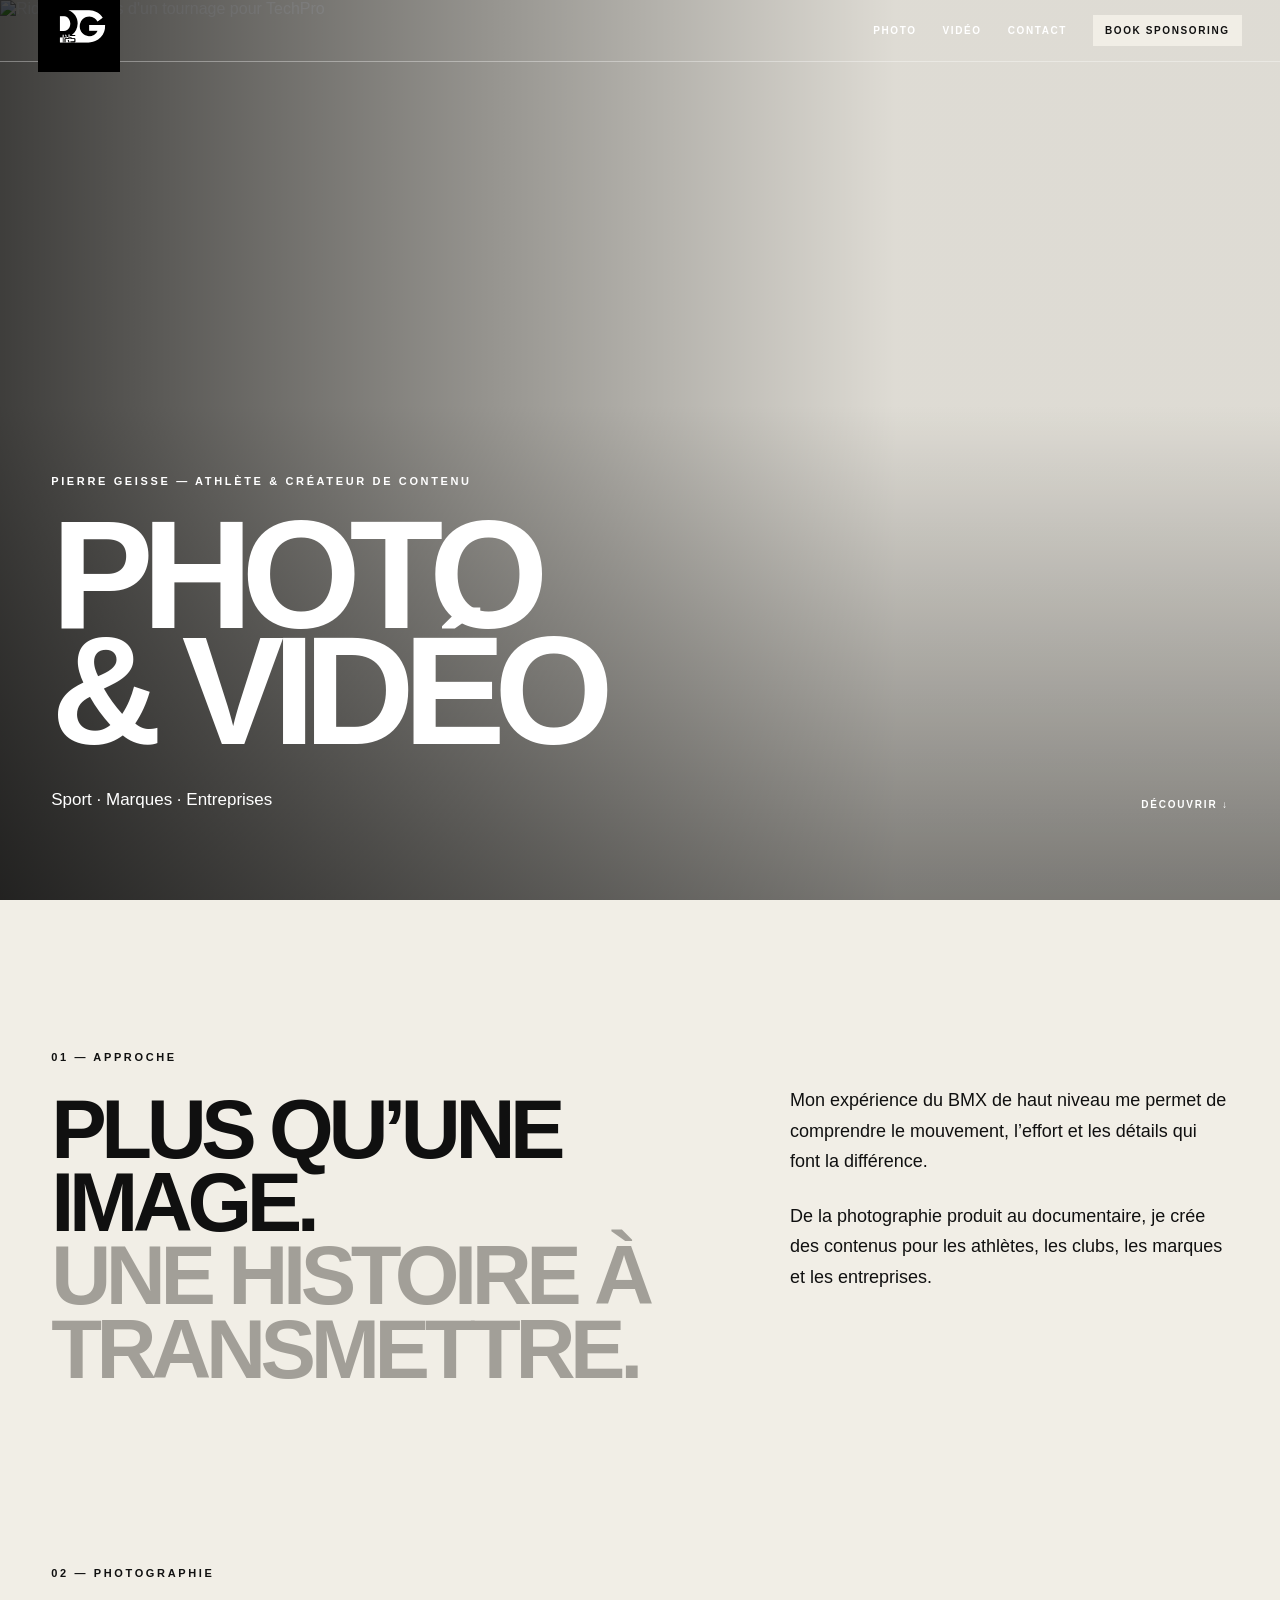
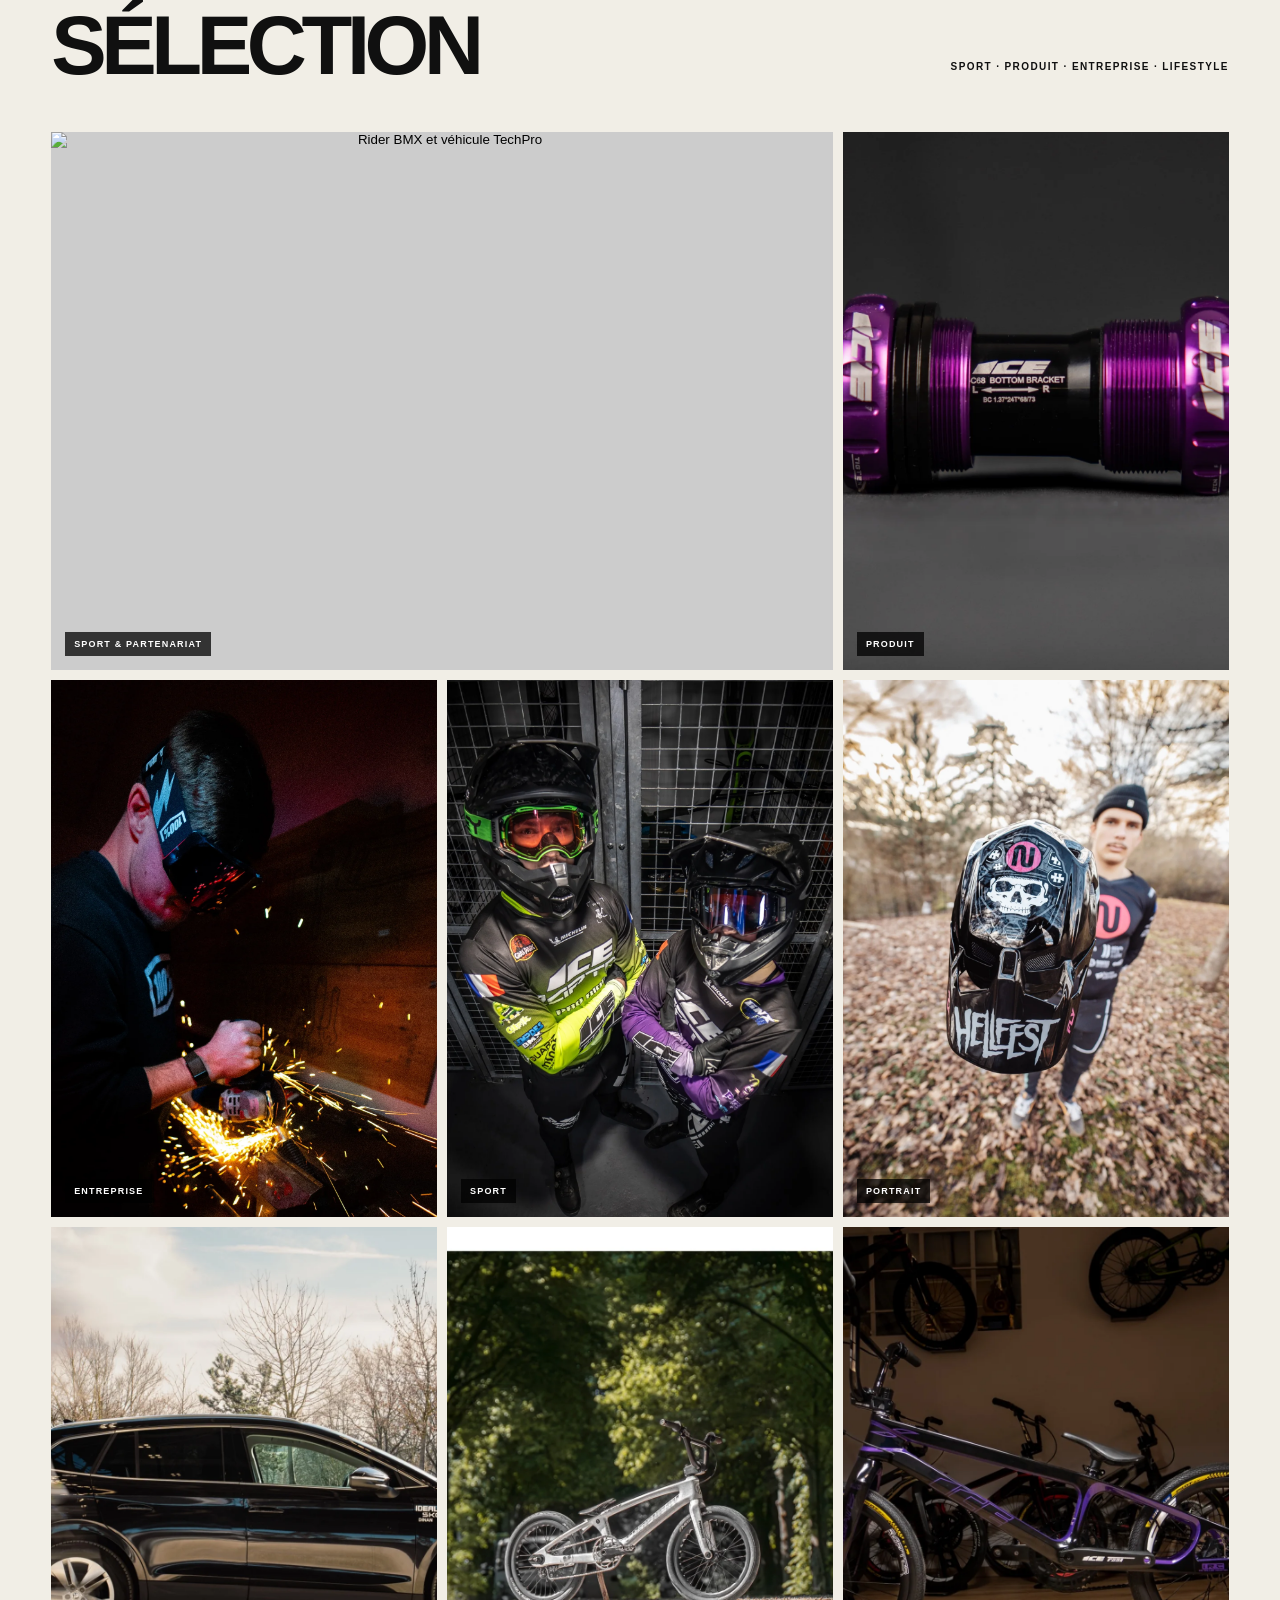
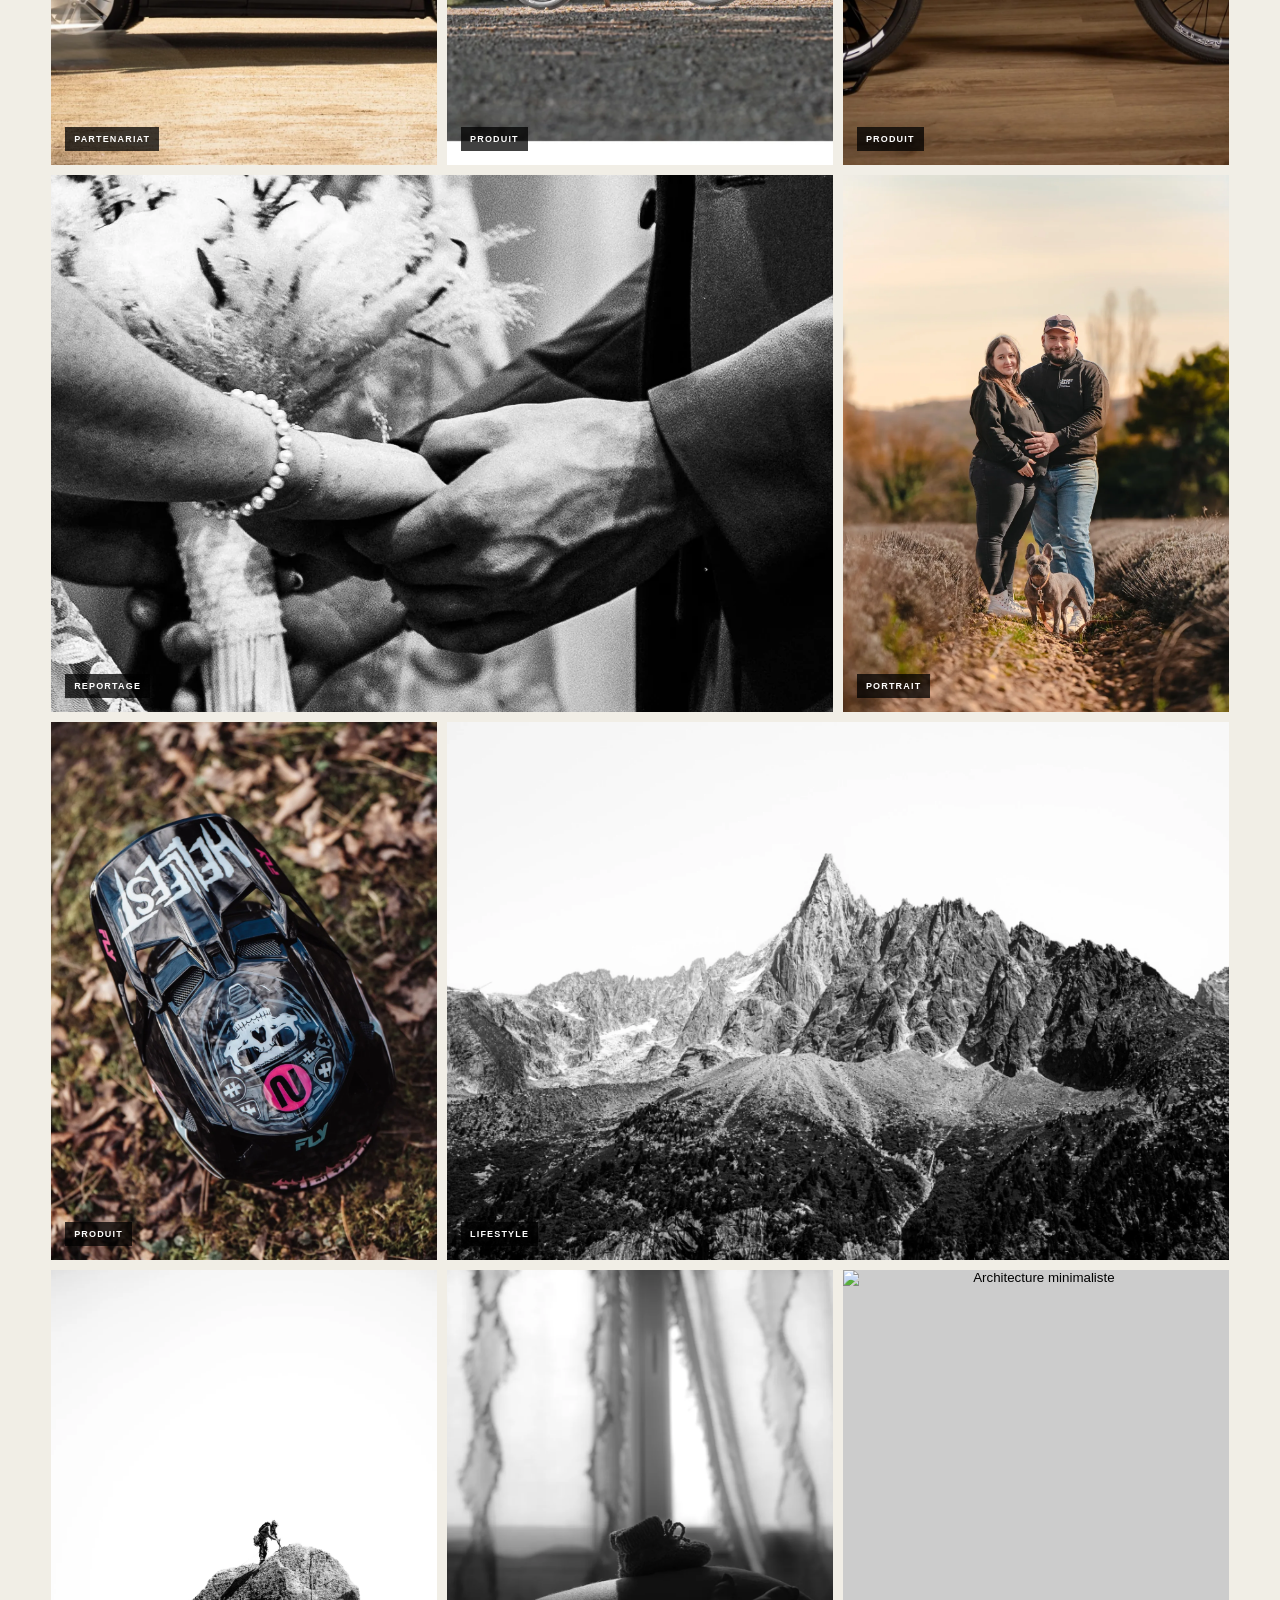
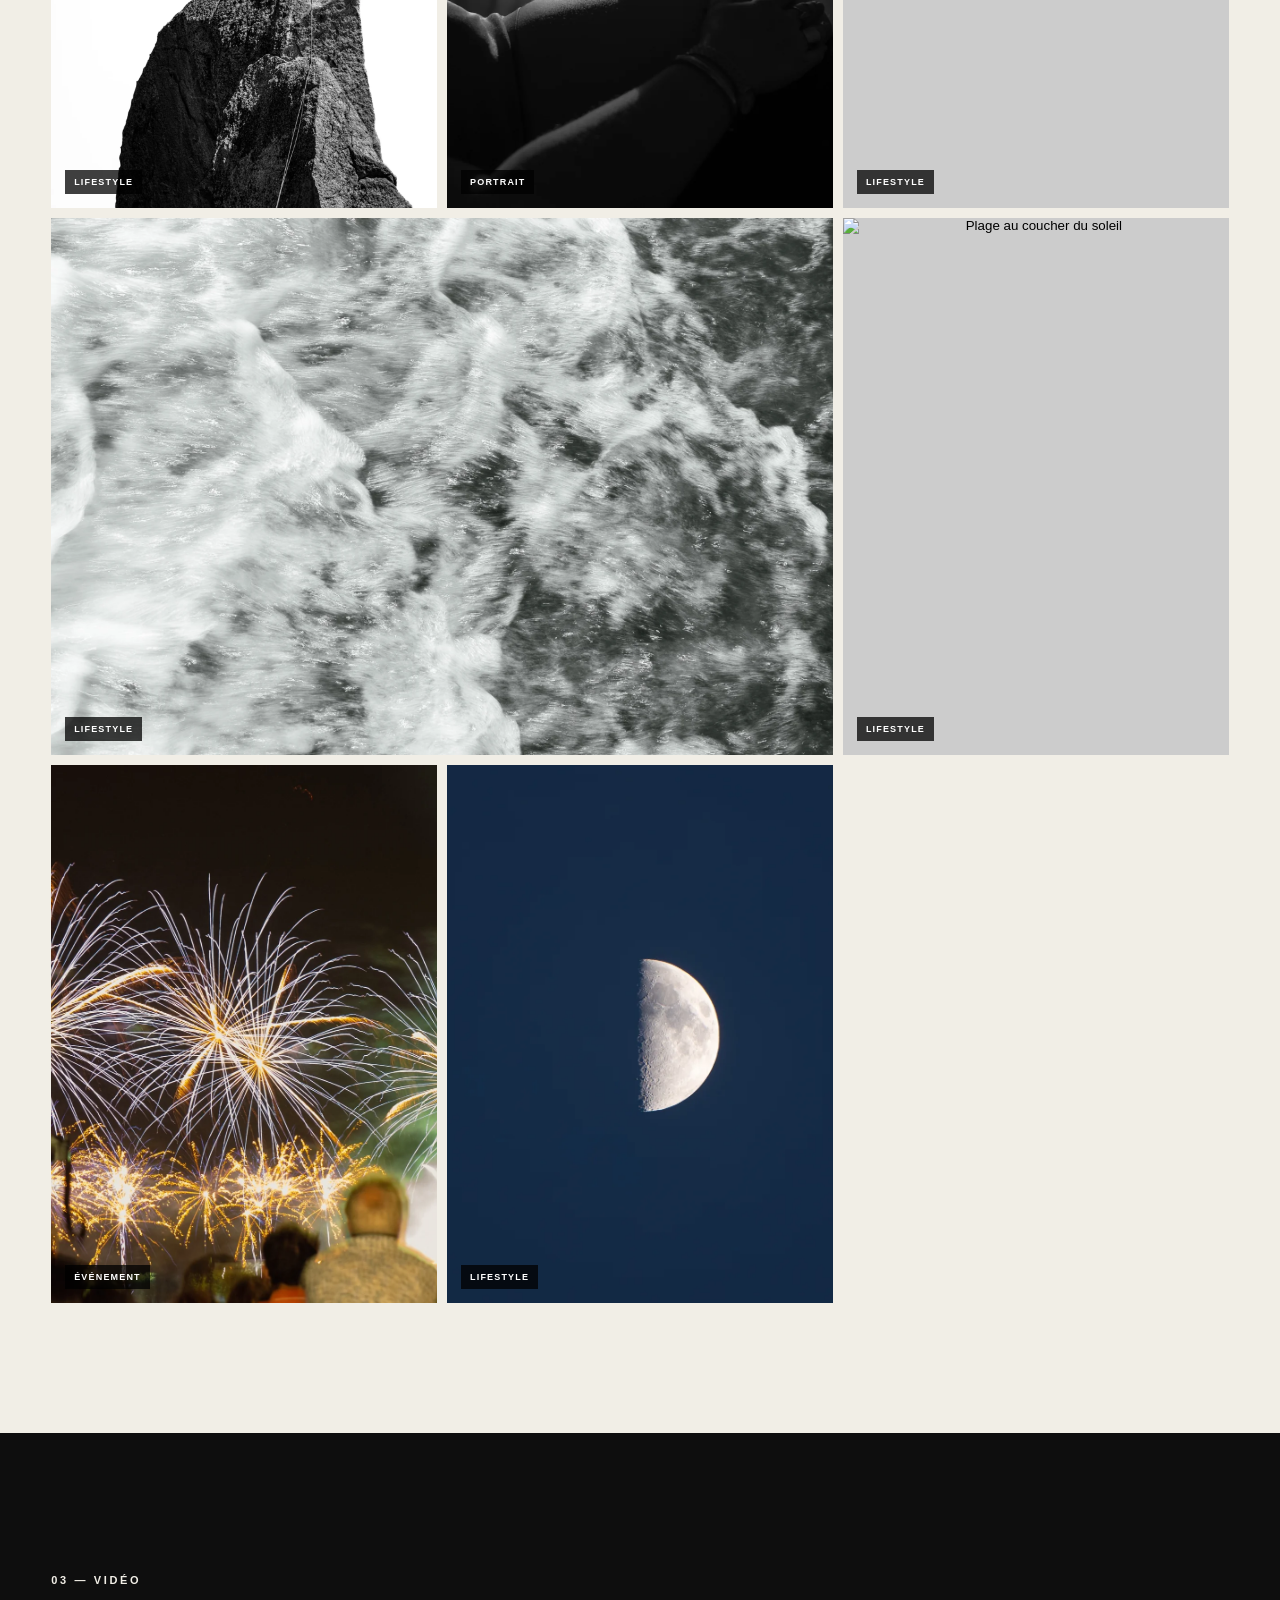
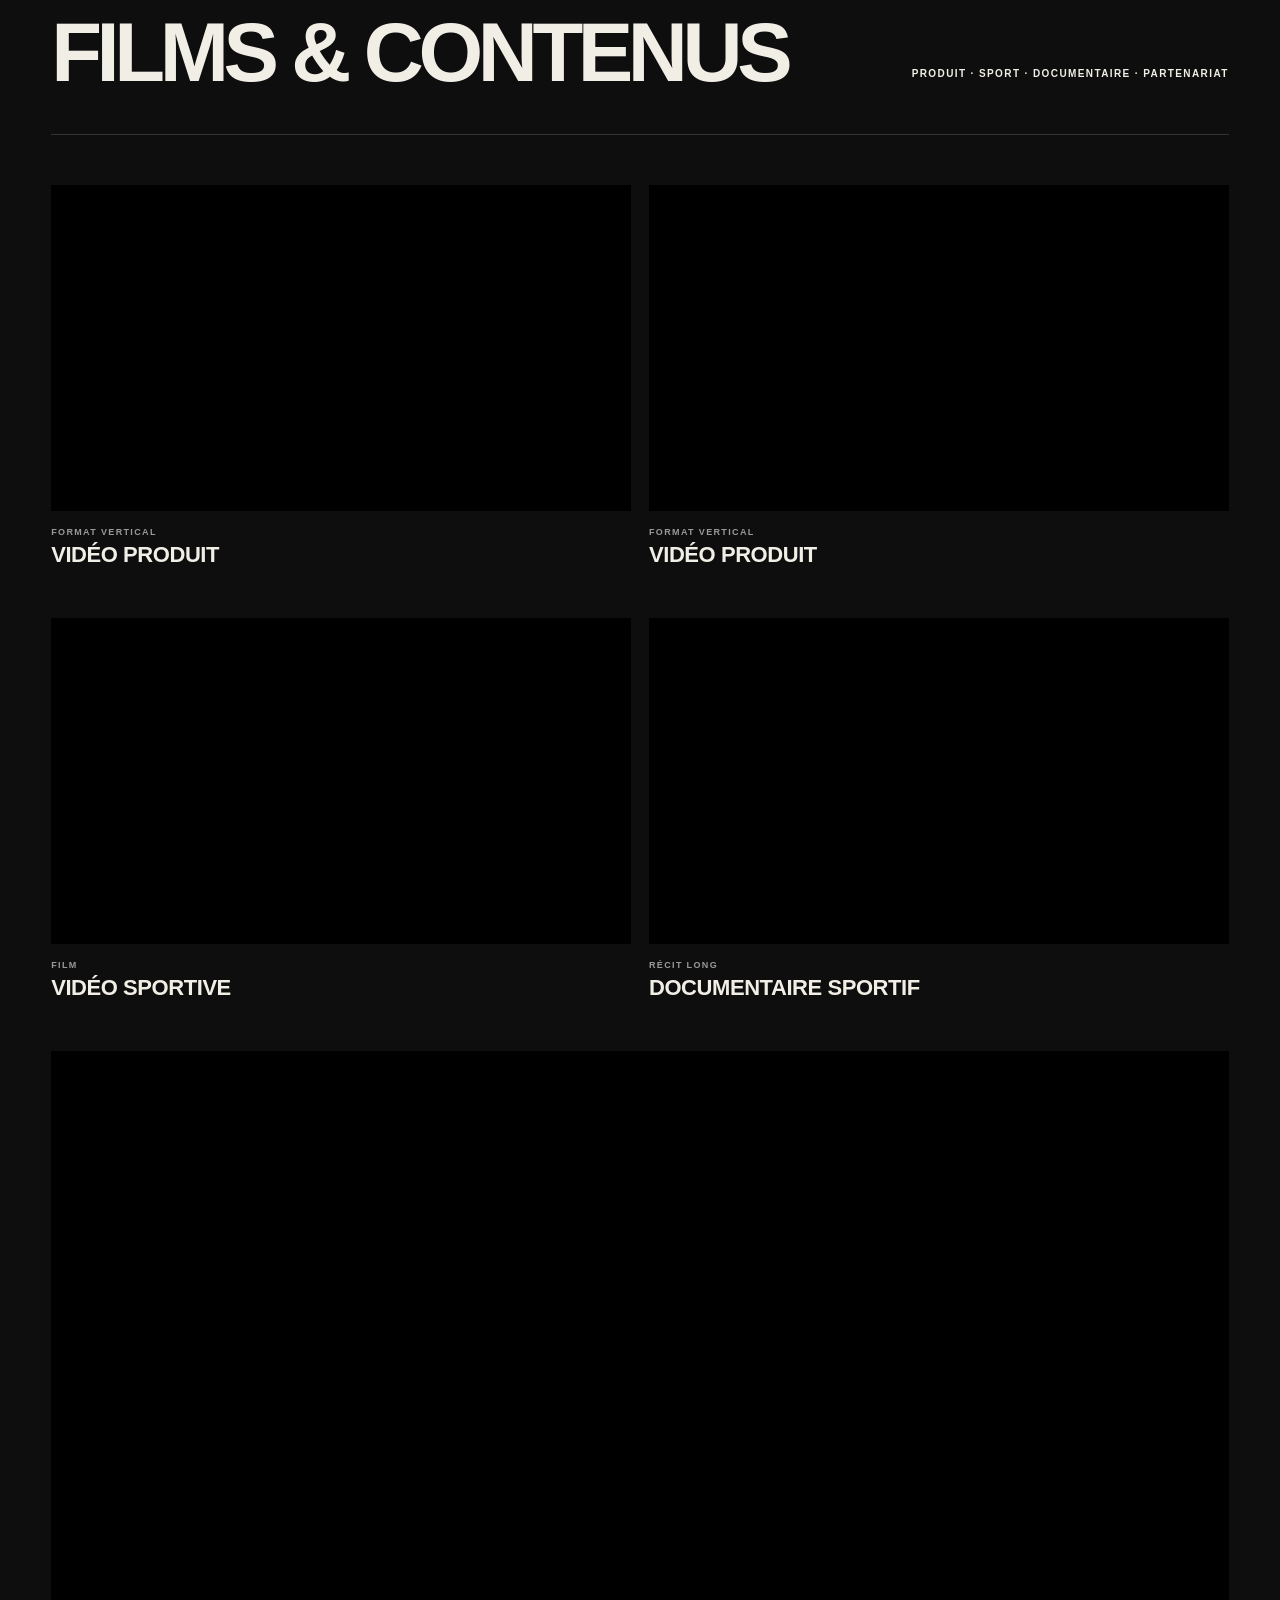
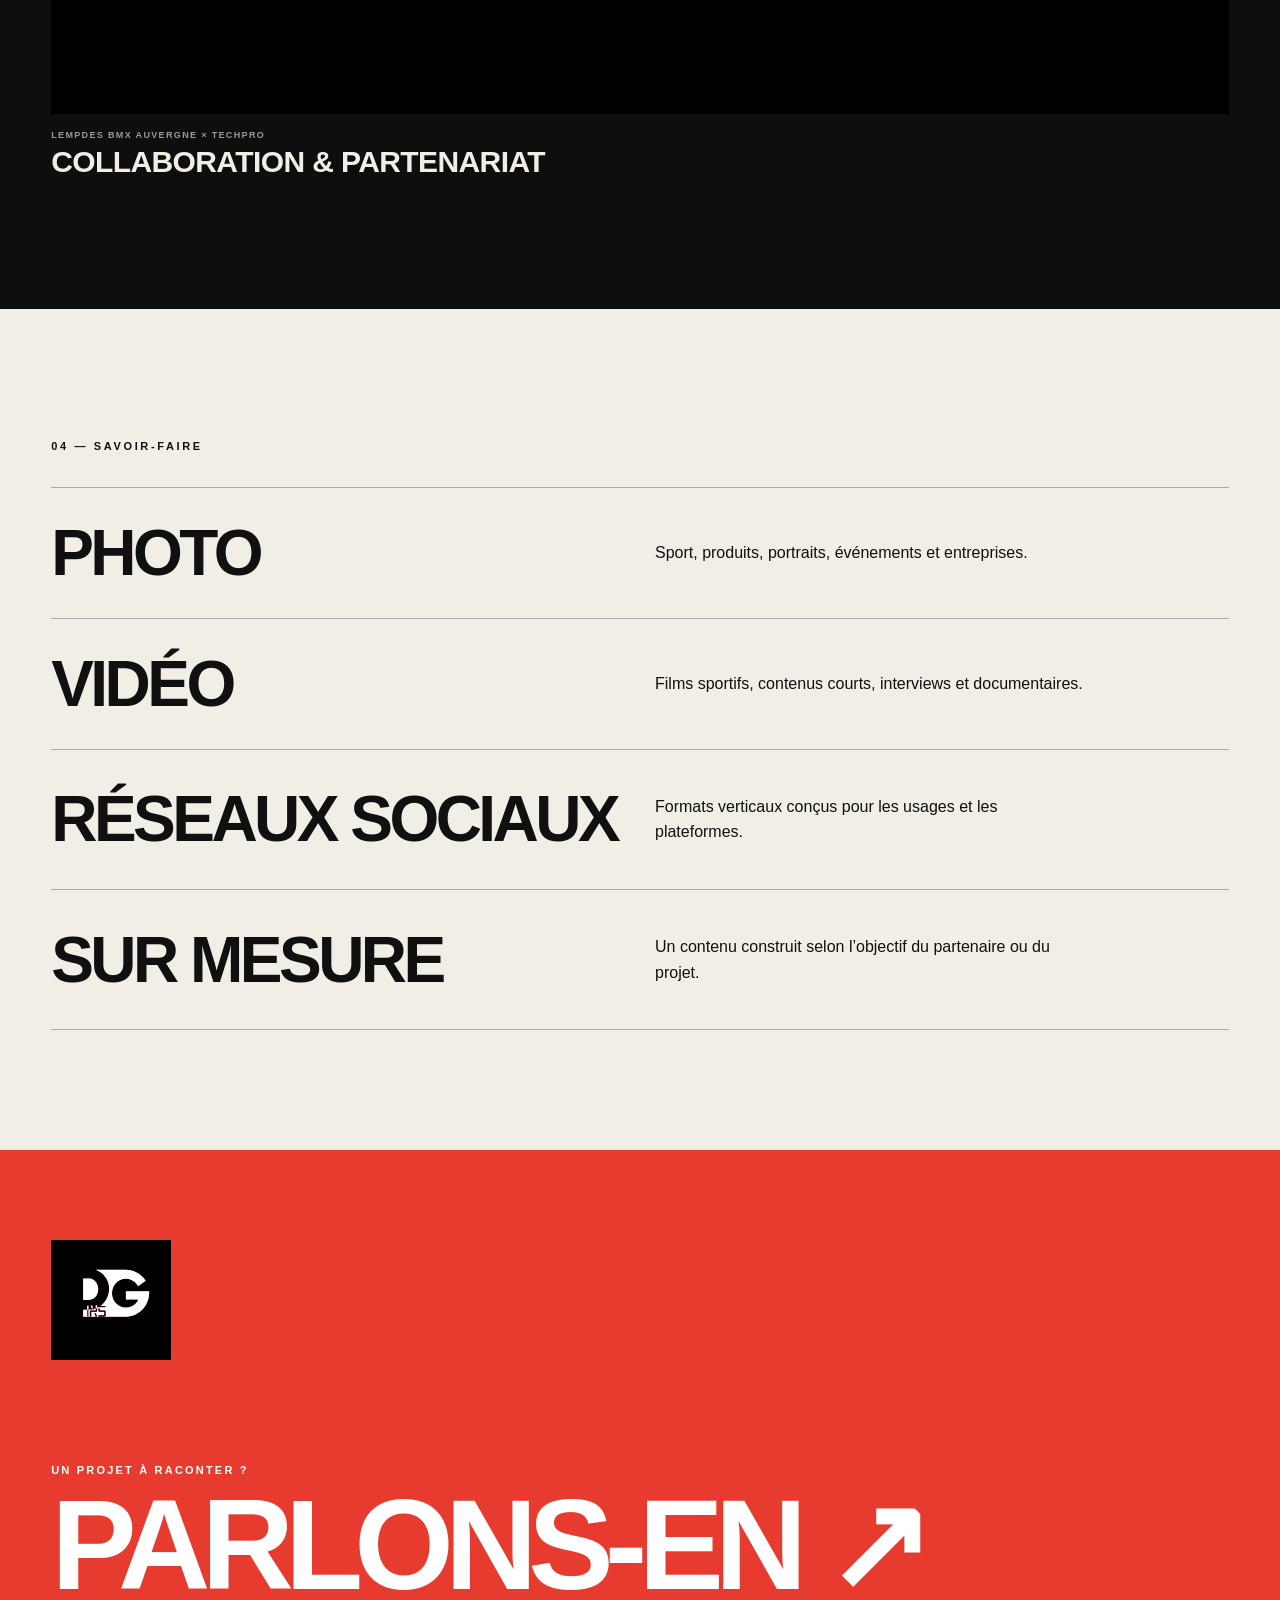
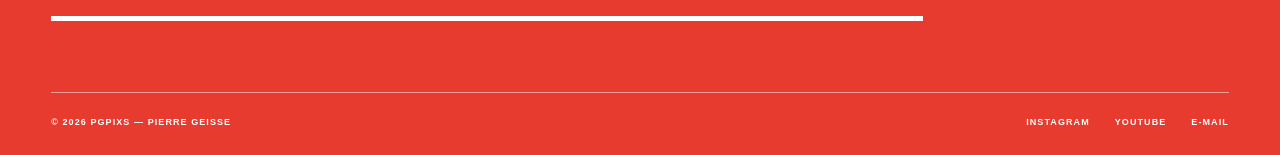
==== portfolio.html @ 9b55a9ee "Add files via upload" ====
<!doctype html>
<html lang="fr">
<head>
  <meta charset="utf-8">
  <meta name="viewport" content="width=device-width, initial-scale=1, viewport-fit=cover">
  <meta name="description" content="Book photo et vidéo PGPIXS — Pierre Geisse">
  <title>PGPIXS — Book photo & vidéo</title>
  <link rel="stylesheet" href="portfolio.css">
</head>
<body>
  <header class="topbar">
    <a class="logo" href="#top"><img src="pgpixs-logo.svg" alt="PGPIXS"></a>
    <nav><a href="#photo">PHOTO</a><a href="#video">VIDÉO</a><a href="#contact">CONTACT</a><a class="back" href="index.html">BOOK SPONSORING</a></nav>
  </header>

  <main>
    <section class="hero" id="top">
      <img src="portfolio-images/dsc08152.webp" alt="Rider BMX lors d'un tournage pour TechPro">
      <div class="shade"></div>
      <div class="hero-copy">
        <p>PIERRE GEISSE — ATHLÈTE &amp; CRÉATEUR DE CONTENU</p>
        <h1>PHOTO<br>&amp; VIDÉO</h1>
        <span>Sport · Marques · Entreprises</span>
      </div>
      <a class="discover" href="#intro">DÉCOUVRIR ↓</a>
    </section>

    <section class="intro" id="intro">
      <div><p class="kicker">01 — APPROCHE</p><h2>PLUS QU’UNE IMAGE.<br><em>UNE HISTOIRE À TRANSMETTRE.</em></h2></div>
      <div class="intro-text"><p>Mon expérience du BMX de haut niveau me permet de comprendre le mouvement, l’effort et les détails qui font la différence.</p><p>De la photographie produit au documentaire, je crée des contenus pour les athlètes, les clubs, les marques et les entreprises.</p></div>
    </section>

    <section class="photo-section" id="photo">
      <div class="section-title"><div><p class="kicker">02 — PHOTOGRAPHIE</p><h2>SÉLECTION</h2></div><p>SPORT · PRODUIT · ENTREPRISE · LIFESTYLE</p></div>
      <div class="gallery">
        <button data-label="Sport & partenariat"><img src="portfolio-images/dsc08152.webp" alt="Rider BMX et véhicule TechPro"></button>
        <button data-label="Produit"><img src="portfolio-images/dsc02210.webp" alt="Pièce BMX photographiée en studio"></button>
        <button data-label="Entreprise"><img src="portfolio-images/dsc07339.webp" alt="Artisan travaillant le métal"></button>
        <button data-label="Sport"><img src="portfolio-images/dsc02670-detail.webp" alt="Deux pilotes BMX casqués"></button>
        <button data-label="Portrait"><img src="portfolio-images/dsc07998.webp" alt="Portrait d'un pilote avec son casque"></button>
        <button data-label="Partenariat"><img src="portfolio-images/dsc08159.webp" alt="Véhicule TechPro en mouvement"></button>
        <button data-label="Produit"><img src="portfolio-images/dsc02894-detail.webp" alt="BMX dans une allée forestière"></button>
        <button data-label="Reportage"><img src="portfolio-images/dsc6544.webp" alt="Mains photographiées en noir et blanc"></button>
        <button data-label="Produit"><img src="portfolio-images/dsc02254.webp" alt="BMX photographié en intérieur"></button>
        <button data-label="Portrait"><img src="portfolio-images/dsc6988.webp" alt="Portrait d'un couple avec leur chien"></button>
        <button data-label="Produit"><img src="portfolio-images/dsc07993.webp" alt="Casque BMX personnalisé"></button>
        <button data-label="Lifestyle"><img src="portfolio-images/dsc03134.webp" alt="Paysage de montagne en noir et blanc"></button>
        <button data-label="Lifestyle"><img src="portfolio-images/dsc03211.webp" alt="Silhouette au sommet d'un rocher"></button>
        <button data-label="Portrait"><img src="portfolio-images/dsc7029.webp" alt="Portrait intimiste en noir et blanc"></button>
        <button data-label="Lifestyle"><img src="portfolio-images/dsc7165.webp" alt="Architecture minimaliste"></button>
        <button data-label="Lifestyle"><img src="portfolio-images/dsc7225.webp" alt="Eau en mouvement"></button>
        <button data-label="Lifestyle"><img src="portfolio-images/dsc7280.webp" alt="Plage au coucher du soleil"></button>
        <button data-label="Événement"><img src="portfolio-images/dsc7367.webp" alt="Feu d'artifice"></button>
        <button data-label="Lifestyle"><img src="portfolio-images/dsc08139-detail.webp" alt="Demi-lune dans un ciel bleu"></button>
      </div>
    </section>

    <section class="video-section" id="video">
      <div class="section-title"><div><p class="kicker">03 — VIDÉO</p><h2>FILMS &amp; CONTENUS</h2></div><p>PRODUIT · SPORT · DOCUMENTAIRE · PARTENARIAT</p></div>
      <div class="video-grid">
        <article class="short"><div class="frame"><iframe src="https://www.youtube.com/embed/V-oXhQpOHGA" title="Vidéo produit PGPIXS" loading="lazy" allowfullscreen></iframe></div><p>FORMAT VERTICAL</p><h3>VIDÉO PRODUIT</h3></article>
        <article class="short"><div class="frame"><iframe src="https://www.youtube.com/embed/8jI8fD74umw" title="Deuxième vidéo produit PGPIXS" loading="lazy" allowfullscreen></iframe></div><p>FORMAT VERTICAL</p><h3>VIDÉO PRODUIT</h3></article>
        <article><div class="frame"><iframe src="https://www.youtube.com/embed/L1Boi51BUAk" title="Vidéo sportive PGPIXS" loading="lazy" allowfullscreen></iframe></div><p>FILM</p><h3>VIDÉO SPORTIVE</h3></article>
        <article><div class="frame"><iframe src="https://www.youtube.com/embed/DRoI2ABQzXc" title="Documentaire sportif PGPIXS" loading="lazy" allowfullscreen></iframe></div><p>RÉCIT LONG</p><h3>DOCUMENTAIRE SPORTIF</h3></article>
        <article class="wide"><div class="frame"><iframe src="https://www.youtube.com/embed/cLUKBOA8x64" title="Partenariat Lempdes BMX Auvergne et TechPro" loading="lazy" allowfullscreen></iframe></div><p>LEMPDES BMX AUVERGNE × TECHPRO</p><h3>COLLABORATION &amp; PARTENARIAT</h3></article>
      </div>
    </section>

    <section class="services">
      <p class="kicker">04 — SAVOIR-FAIRE</p>
      <div><h3>PHOTO</h3><p>Sport, produits, portraits, événements et entreprises.</p></div>
      <div><h3>VIDÉO</h3><p>Films sportifs, contenus courts, interviews et documentaires.</p></div>
      <div><h3>RÉSEAUX SOCIAUX</h3><p>Formats verticaux conçus pour les usages et les plateformes.</p></div>
      <div><h3>SUR MESURE</h3><p>Un contenu construit selon l’objectif du partenaire ou du projet.</p></div>
    </section>
  </main>

  <footer id="contact">
    <img src="pgpixs-logo.svg" alt="PGPIXS">
    <div><p>UN PROJET À RACONTER ?</p><a href="mailto:piloubmx@icloud.com">PARLONS-EN ↗</a></div>
    <nav><span>© 2026 PGPIXS — PIERRE GEISSE</span><a href="https://www.instagram.com/pilou_geisse/" target="_blank" rel="noopener">INSTAGRAM</a><a href="https://www.youtube.com/@PierreGeisse" target="_blank" rel="noopener">YOUTUBE</a><a href="mailto:piloubmx@icloud.com">E-MAIL</a></nav>
  </footer>

  <div class="lightbox" aria-hidden="true"><button aria-label="Fermer">×</button><img src="" alt=""><span></span></div>
  <script>
    const lightbox=document.querySelector('.lightbox'), full=lightbox.querySelector('img'), label=lightbox.querySelector('span');
    document.querySelectorAll('.gallery button').forEach(button=>button.addEventListener('click',()=>{full.src=button.querySelector('img').src;full.alt=button.querySelector('img').alt;label.textContent=button.dataset.label;lightbox.classList.add('open');lightbox.setAttribute('aria-hidden','false');document.body.style.overflow='hidden'}));
    const close=()=>{lightbox.classList.remove('open');lightbox.setAttribute('aria-hidden','true');document.body.style.overflow=''};
    lightbox.addEventListener('click',close);document.addEventListener('keydown',e=>{if(e.key==='Escape')close()});
  </script>
</body>
</html>
---- portfolio.css ----
*{box-sizing:border-box}html{scroll-behavior:smooth}body{margin:0;background:#f1eee6;color:#101010;font-family:Arial,Helvetica,sans-serif}a{color:inherit;text-decoration:none}.topbar{position:absolute;z-index:10;top:0;left:0;right:0;height:62px;display:flex;align-items:center;justify-content:space-between;padding:0 3vw;color:#fff;border-bottom:1px solid rgba(255,255,255,.35)}.logo img{display:block;width:82px}.topbar nav{display:flex;align-items:center;gap:26px}.topbar nav a{font-size:10px;font-weight:700;letter-spacing:.16em}.topbar .back{background:#f1eee6;color:#111;padding:10px 12px}.hero{height:100svh;min-height:650px;position:relative;display:flex;align-items:flex-end;overflow:hidden;color:#fff}.hero>img{position:absolute;inset:0;width:100%;height:100%;object-fit:cover;object-position:center 45%}.shade{position:absolute;inset:0;background:linear-gradient(90deg,rgba(0,0,0,.74),rgba(0,0,0,.08) 70%),linear-gradient(0deg,rgba(0,0,0,.45),transparent 55%)}.hero-copy{position:relative;z-index:2;padding:0 4vw 10vh}.hero-copy p,.kicker{font-size:11px;font-weight:700;letter-spacing:.24em}.hero h1{font-size:clamp(75px,12vw,180px);font-weight:900;letter-spacing:-.075em;line-height:.76;margin:30px 0 40px}.hero-copy span{font-size:17px}.discover{position:absolute;z-index:2;right:4vw;bottom:10vh;font-size:10px;font-weight:700;letter-spacing:.18em}.intro{padding:140px 4vw;display:grid;grid-template-columns:1.45fr 1fr;gap:8vw}.intro h2,.section-title h2{font-size:clamp(48px,6.5vw,100px);line-height:.88;letter-spacing:-.065em;margin:30px 0 0}.intro h2 em{font-style:normal;color:#a29f98}.intro-text{padding-top:45px}.intro-text p{font-size:18px;line-height:1.7;margin:0 0 24px}.photo-section{padding:30px 4vw 130px}.section-title{display:flex;align-items:flex-end;justify-content:space-between;margin-bottom:50px}.section-title>p{font-size:10px;font-weight:700;letter-spacing:.14em}.gallery{display:grid;grid-template-columns:repeat(12,1fr);grid-auto-flow:dense;gap:10px}.gallery button{grid-column:span 4;height:42vw;position:relative;padding:0;border:0;background:#ccc;overflow:hidden;cursor:zoom-in}.gallery button:nth-child(1),.gallery button:nth-child(8),.gallery button:nth-child(12),.gallery button:nth-child(16){grid-column:span 8}.gallery img{width:100%;height:100%;object-fit:cover;display:block;transition:transform .55s}.gallery button:hover img{transform:scale(1.035)}.gallery button:after{content:attr(data-label);position:absolute;left:14px;bottom:14px;padding:7px 9px;background:rgba(0,0,0,.75);color:#fff;font-size:9px;font-weight:700;letter-spacing:.13em;text-transform:uppercase}.video-section{padding:130px 4vw;background:#0e0e0e;color:#f1eee6}.video-section .section-title{border-bottom:1px solid #333;padding-bottom:45px}.video-grid{display:grid;grid-template-columns:repeat(2,1fr);gap:50px 18px}.video-grid article{min-width:0}.frame{position:relative;aspect-ratio:16/9;background:#000}.short .frame{aspect-ratio:16/9}.frame iframe{position:absolute;inset:0;width:100%;height:100%;border:0}.video-grid article>p{margin:16px 0 5px;color:#999;font-size:9px;font-weight:700;letter-spacing:.15em}.video-grid h3{font-size:22px;margin:0;letter-spacing:-.02em}.video-grid .wide{grid-column:1/-1}.video-grid .wide h3{font-size:30px}.services{padding:120px 4vw}.services>.kicker{margin-bottom:35px}.services>div{border-top:1px solid #aaa;padding:28px 0;display:grid;grid-template-columns:1fr 1fr;gap:30px;align-items:center}.services>div:last-child{border-bottom:1px solid #aaa}.services h3{font-size:clamp(34px,5vw,72px);letter-spacing:-.055em;margin:0}.services div p{font-size:16px;line-height:1.6;max-width:430px}footer{background:#e63b2e;color:#fff;padding:90px 4vw 28px}footer>img{width:120px}footer>div{margin:100px 0 90px}footer>div p{font-size:11px;font-weight:700;letter-spacing:.2em}footer>div a{font-size:clamp(62px,10vw,150px);line-height:.9;font-weight:900;letter-spacing:-.07em;border-bottom:5px solid #fff}footer nav{display:flex;gap:25px;border-top:1px solid rgba(255,255,255,.5);padding-top:24px;font-size:9px;font-weight:700;letter-spacing:.12em}footer nav span{margin-right:auto}.lightbox{display:none;position:fixed;z-index:100;inset:0;background:rgba(0,0,0,.95);align-items:center;justify-content:center;padding:4vw;color:#fff}.lightbox.open{display:flex}.lightbox img{max-width:92vw;max-height:88vh;object-fit:contain}.lightbox button{position:absolute;right:22px;top:20px;width:48px;height:48px;border:1px solid #666;background:#111;color:#fff;font-size:30px;cursor:pointer}.lightbox span{position:absolute;bottom:18px;font-size:9px;letter-spacing:.16em;text-transform:uppercase}
@media(max-width:720px){.topbar{height:55px;padding:0 14px}.logo img{width:65px}.topbar nav a:not(.back){display:none}.topbar .back{font-size:8px;padding:8px}.hero{min-height:590px}.hero-copy{padding:0 20px 12vh}.hero h1{font-size:21vw}.discover{display:none}.intro{padding:90px 20px;grid-template-columns:1fr;gap:25px}.intro-text{padding:0}.photo-section,.video-section,.services{padding:80px 20px}.section-title{align-items:flex-start;flex-direction:column;gap:18px}.section-title h2{font-size:50px}.gallery{grid-template-columns:1fr 1fr;gap:6px}.gallery button,.gallery button:nth-child(1),.gallery button:nth-child(8),.gallery button:nth-child(12),.gallery button:nth-child(16){grid-column:span 1;height:66vw}.gallery button:nth-child(1),.gallery button:nth-child(8),.gallery button:nth-child(16){grid-column:1/-1}.video-grid{grid-template-columns:1fr;gap:42px}.video-grid .wide{grid-column:auto}.video-grid .wide h3{font-size:22px}.services>div{grid-template-columns:1fr;gap:4px}.services div p{margin:0}footer{padding:70px 20px 25px}footer>div{margin:70px 0}footer>div a{font-size:18vw;border-width:3px}footer nav{flex-wrap:wrap}footer nav span{width:100%;margin:0}.lightbox{padding:55px 10px}}
@media(prefers-reduced-motion:reduce){html{scroll-behavior:auto}.gallery img{transition:none}}
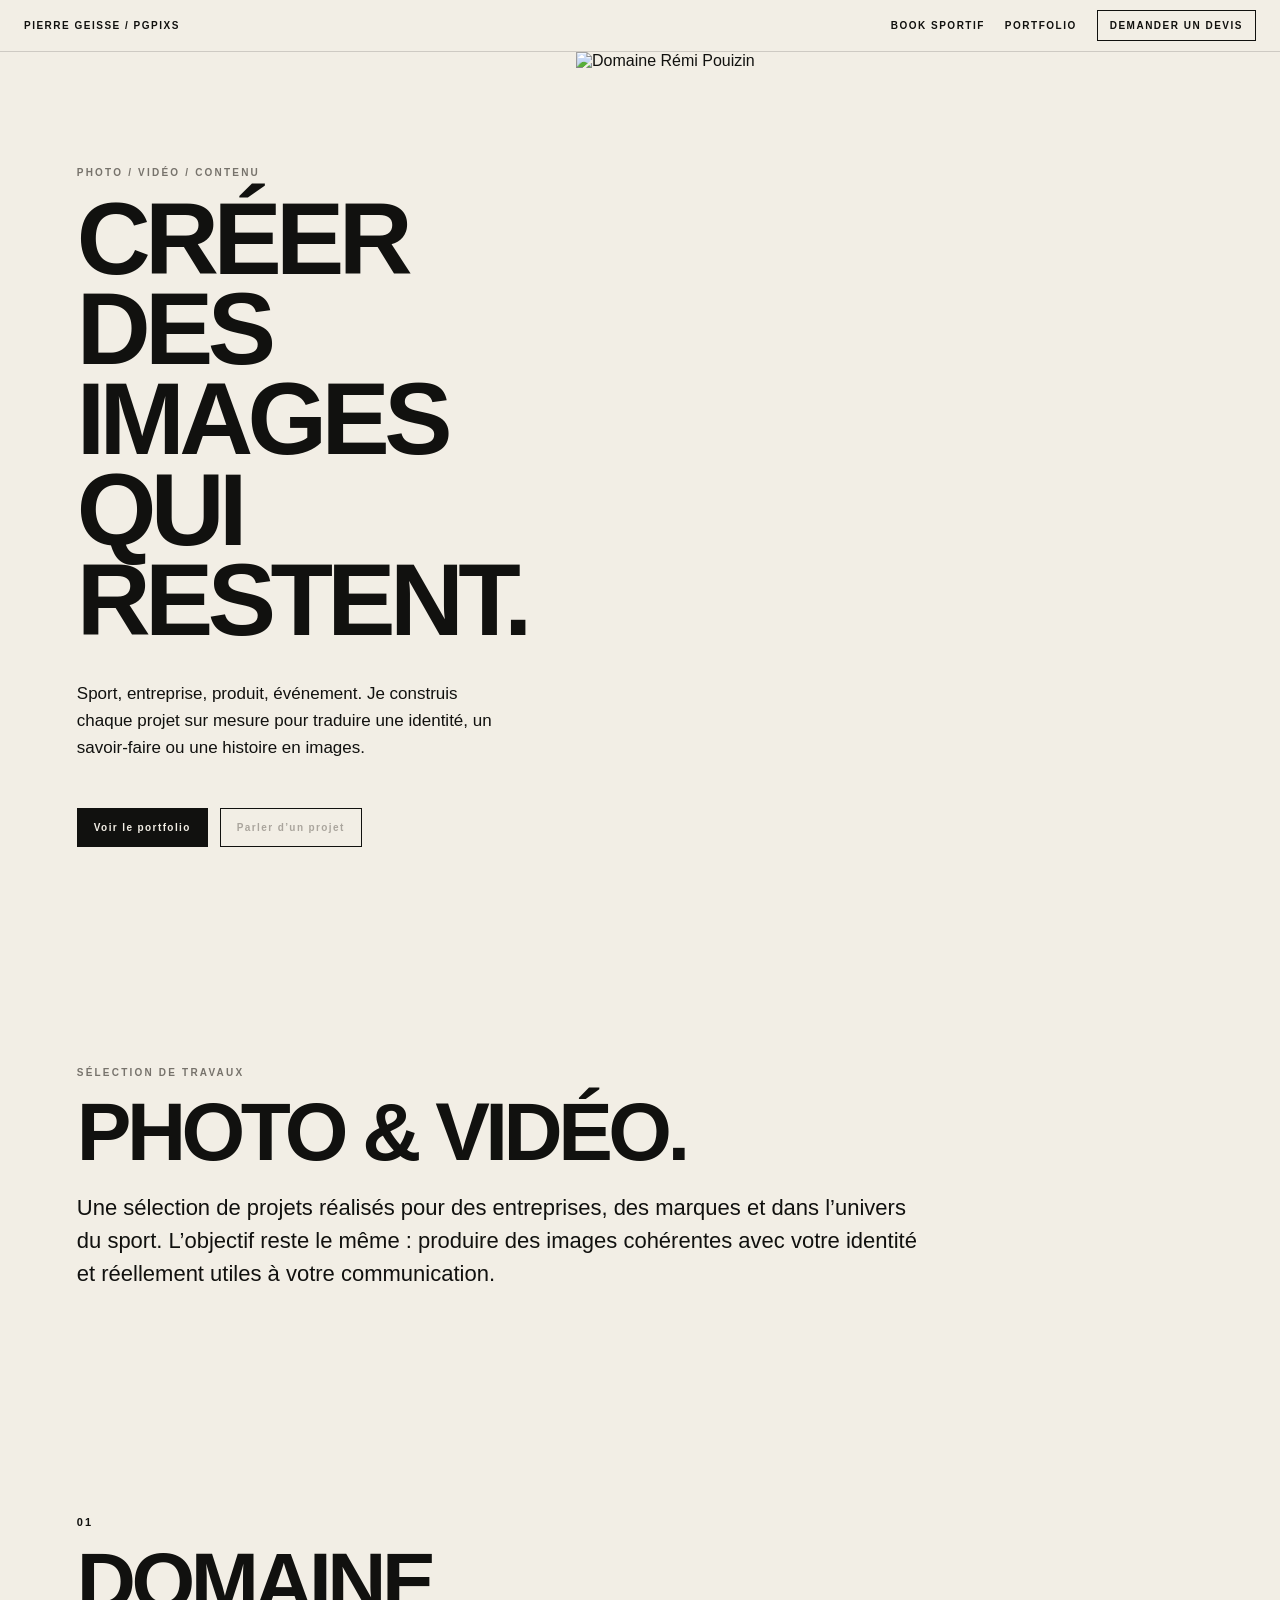
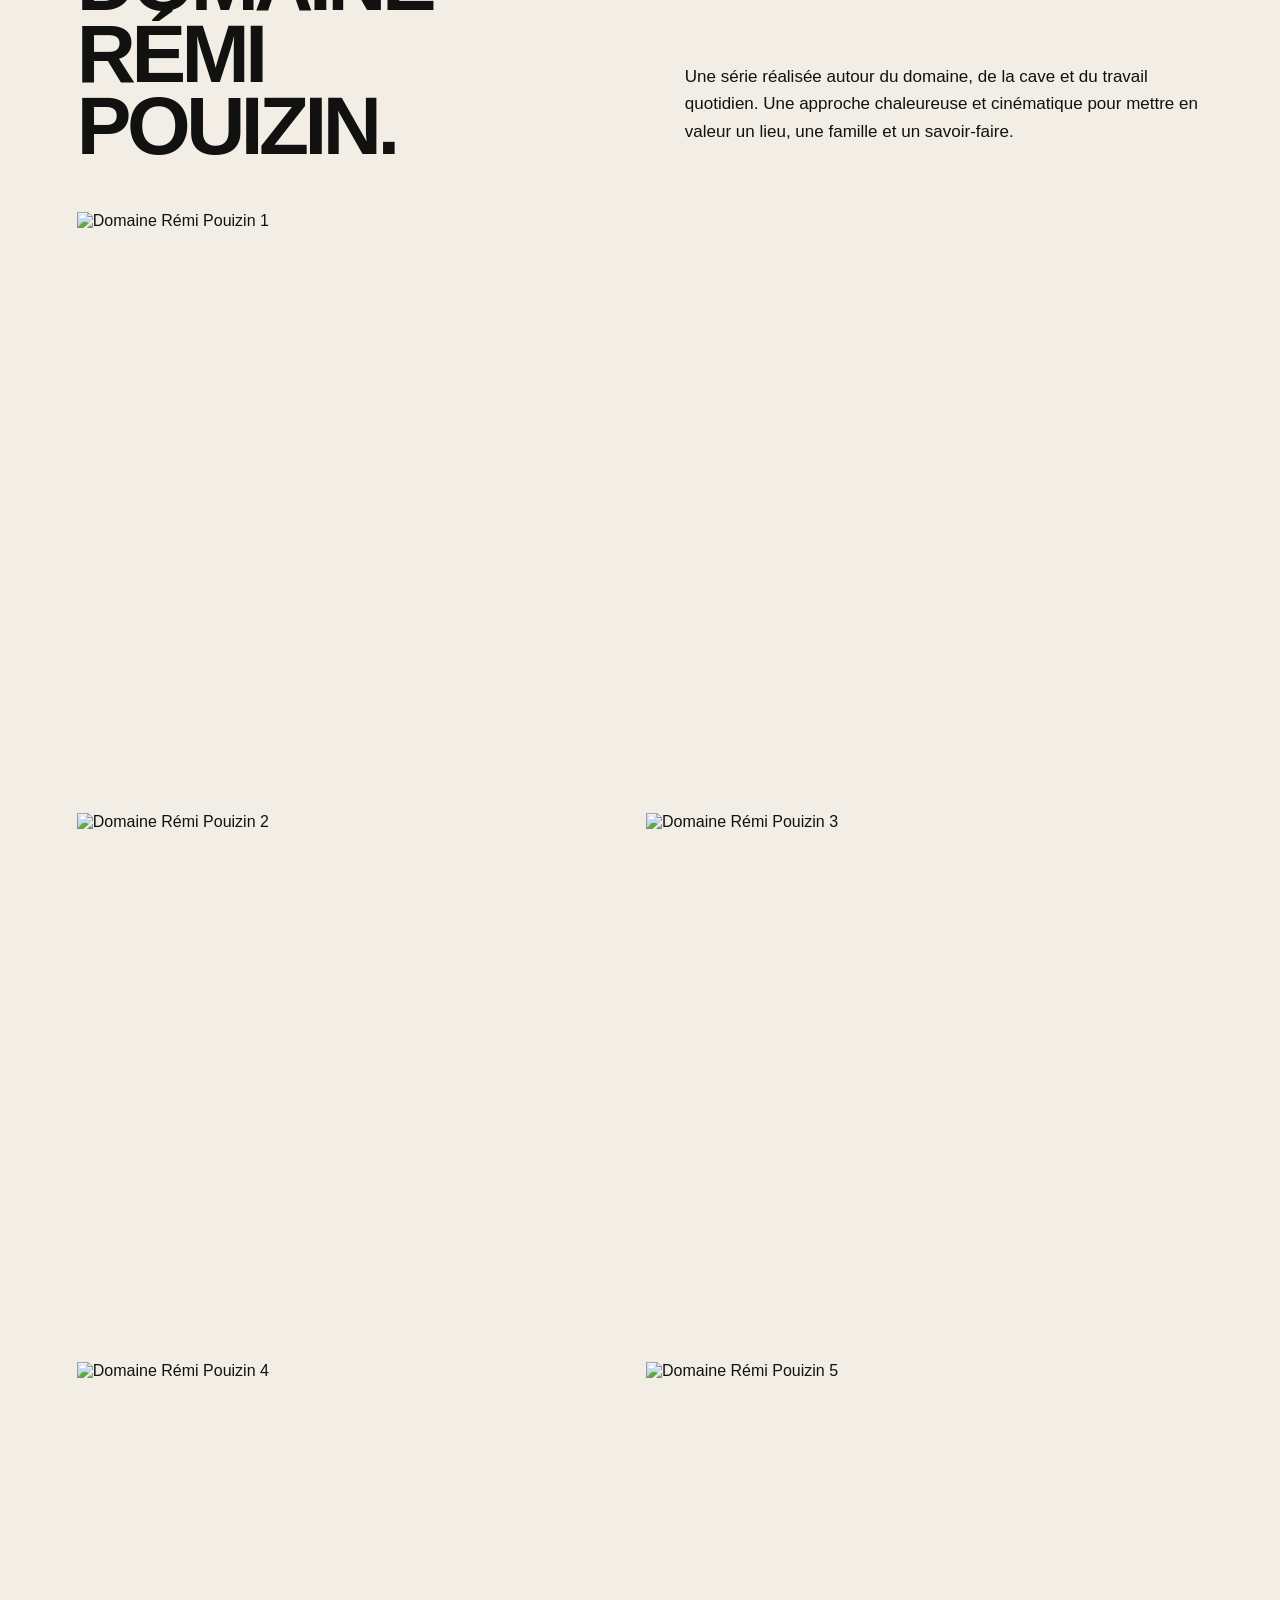
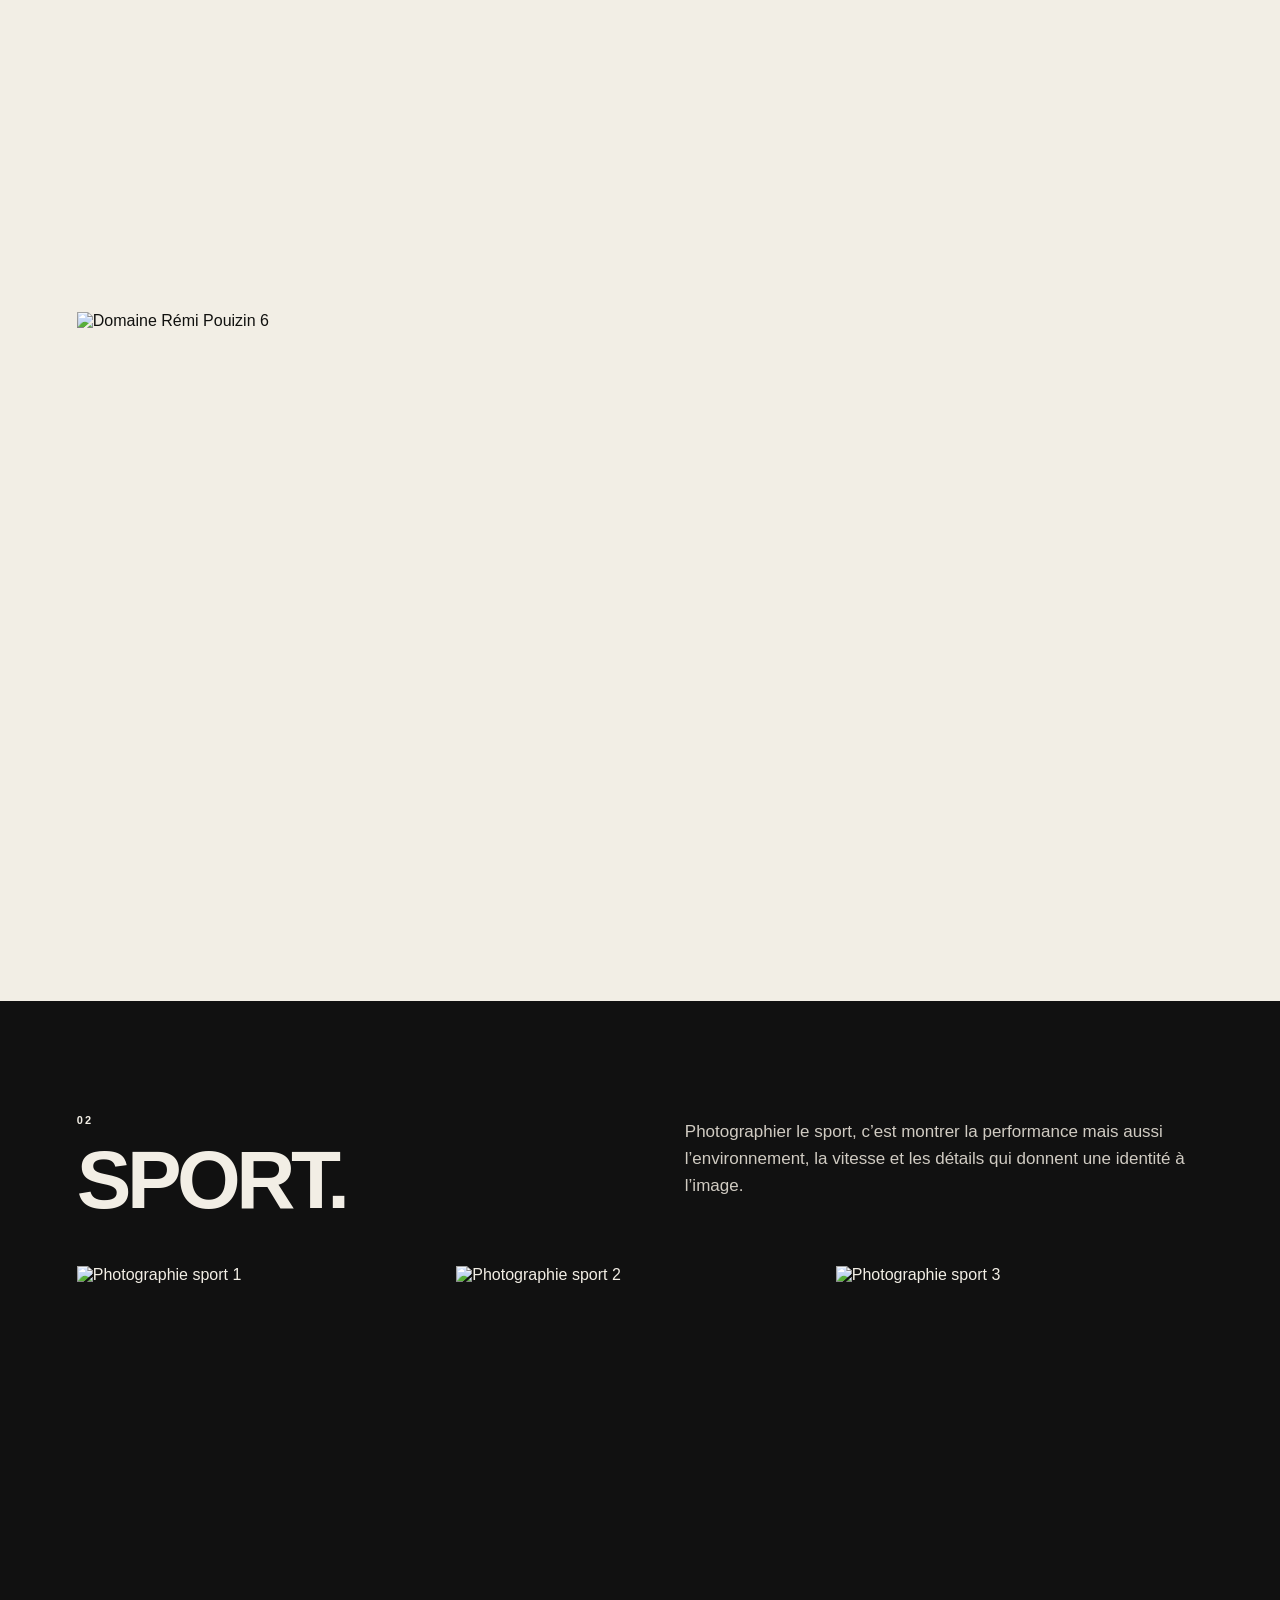
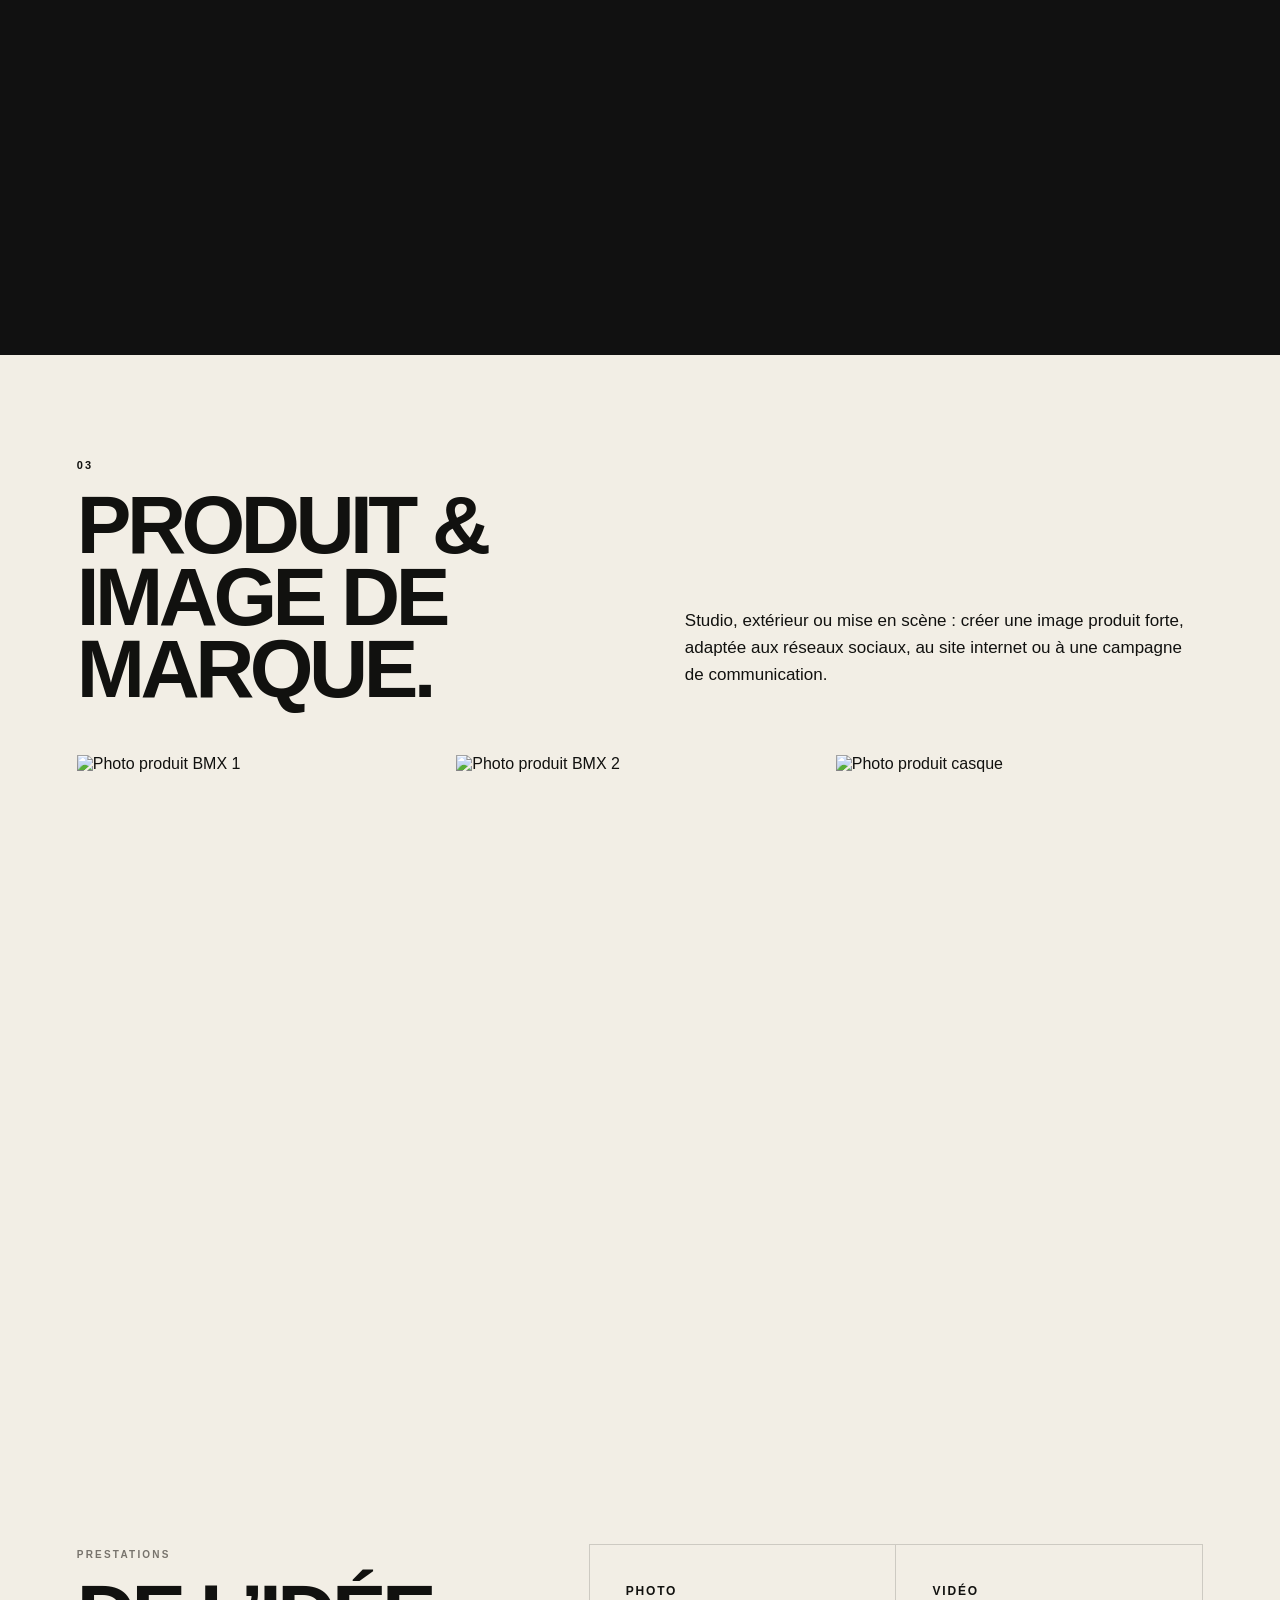
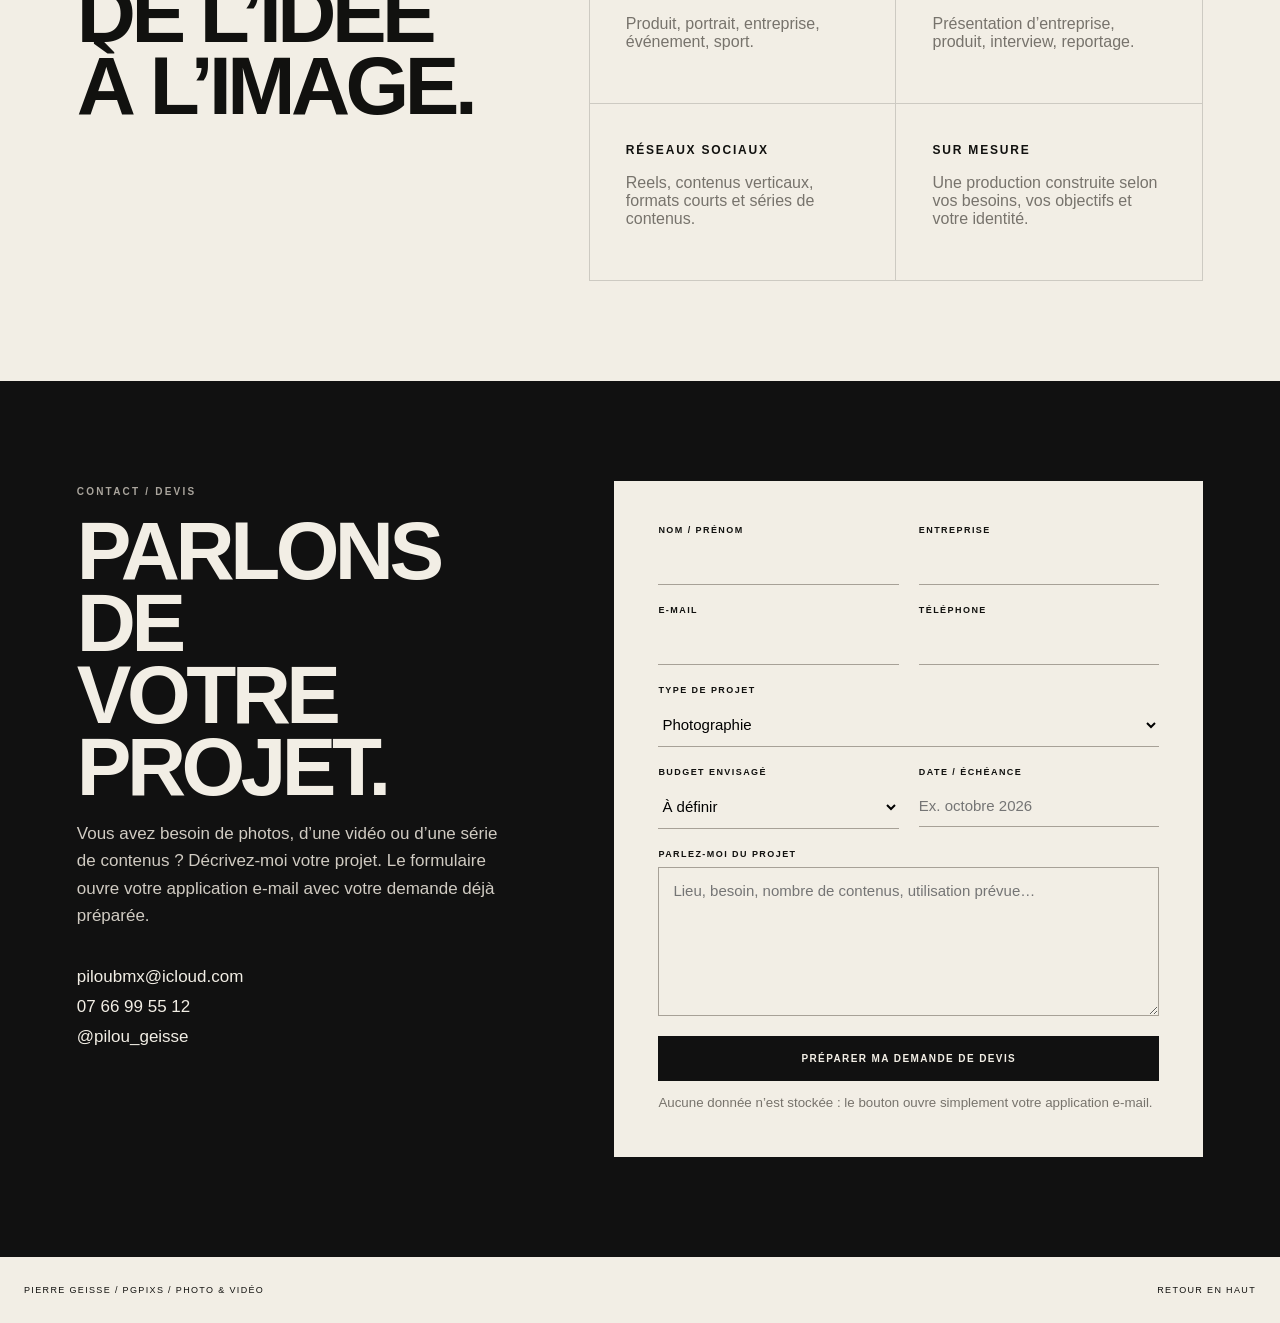
==== commit 78e43f75: "Add files via upload" ====
--- a/portfolio.html
+++ b/portfolio.html
@@ -1,92 +1,179 @@
 <!doctype html>
 <html lang="fr">
 <head>
-  <meta charset="utf-8">
-  <meta name="viewport" content="width=device-width, initial-scale=1, viewport-fit=cover">
-  <meta name="description" content="Book photo et vidéo PGPIXS — Pierre Geisse">
-  <title>PGPIXS — Book photo & vidéo</title>
-  <link rel="stylesheet" href="portfolio.css">
+<meta charset="utf-8">
+<meta name="viewport" content="width=device-width, initial-scale=1, viewport-fit=cover">
+<meta name="description" content="Pierre Geisse — PGPIXS — Portfolio photo et vidéo. Sport, entreprise, produit, événement.">
+<title>Pierre Geisse — Photo & Vidéo</title>
+<link rel="stylesheet" href="portfolio.css">
 </head>
 <body>
-  <header class="topbar">
-    <a class="logo" href="#top"><img src="pgpixs-logo.svg" alt="PGPIXS"></a>
-    <nav><a href="#photo">PHOTO</a><a href="#video">VIDÉO</a><a href="#contact">CONTACT</a><a class="back" href="index.html">BOOK SPONSORING</a></nav>
-  </header>
+<header class="topbar">
+  <a class="brand" href="portfolio.html">PIERRE GEISSE / PGPIXS</a>
+  <nav>
+    <a href="index.html">BOOK SPORTIF</a>
+    <a href="#portfolio">PORTFOLIO</a>
+    <a class="cta" href="#devis">DEMANDER UN DEVIS</a>
+  </nav>
+</header>
 
-  <main>
-    <section class="hero" id="top">
-      <img src="portfolio-images/dsc08152.webp" alt="Rider BMX lors d'un tournage pour TechPro">
-      <div class="shade"></div>
-      <div class="hero-copy">
-        <p>PIERRE GEISSE — ATHLÈTE &amp; CRÉATEUR DE CONTENU</p>
-        <h1>PHOTO<br>&amp; VIDÉO</h1>
-        <span>Sport · Marques · Entreprises</span>
-      </div>
-      <a class="discover" href="#intro">DÉCOUVRIR ↓</a>
-    </section>
+<main>
+<section class="hero">
+  <div class="hero-copy">
+    <span class="kicker">PHOTO / VIDÉO / CONTENU</span>
+    <h1>CRÉER DES<br>IMAGES QUI<br>RESTENT.</h1>
+    <p>Sport, entreprise, produit, événement. Je construis chaque projet sur mesure pour traduire une identité, un savoir-faire ou une histoire en images.</p>
+    <div class="buttons">
+      <a class="button dark" href="#portfolio">Voir le portfolio</a>
+      <a class="button light" href="#devis">Parler d’un projet</a>
+    </div>
+  </div>
+  <div class="hero-image">
+    <img src="portfolio/pouizin-01.webp" alt="Domaine Rémi Pouizin">
+  </div>
+</section>
 
-    <section class="intro" id="intro">
-      <div><p class="kicker">01 — APPROCHE</p><h2>PLUS QU’UNE IMAGE.<br><em>UNE HISTOIRE À TRANSMETTRE.</em></h2></div>
-      <div class="intro-text"><p>Mon expérience du BMX de haut niveau me permet de comprendre le mouvement, l’effort et les détails qui font la différence.</p><p>De la photographie produit au documentaire, je crée des contenus pour les athlètes, les clubs, les marques et les entreprises.</p></div>
-    </section>
+<section id="portfolio" class="intro">
+  <span class="kicker">SÉLECTION DE TRAVAUX</span>
+  <h2>PHOTO & VIDÉO.</h2>
+  <p>Une sélection de projets réalisés pour des entreprises, des marques et dans l’univers du sport. L’objectif reste le même : produire des images cohérentes avec votre identité et réellement utiles à votre communication.</p>
+</section>
 
-    <section class="photo-section" id="photo">
-      <div class="section-title"><div><p class="kicker">02 — PHOTOGRAPHIE</p><h2>SÉLECTION</h2></div><p>SPORT · PRODUIT · ENTREPRISE · LIFESTYLE</p></div>
-      <div class="gallery">
-        <button data-label="Sport & partenariat"><img src="portfolio-images/dsc08152.webp" alt="Rider BMX et véhicule TechPro"></button>
-        <button data-label="Produit"><img src="portfolio-images/dsc02210.webp" alt="Pièce BMX photographiée en studio"></button>
-        <button data-label="Entreprise"><img src="portfolio-images/dsc07339.webp" alt="Artisan travaillant le métal"></button>
-        <button data-label="Sport"><img src="portfolio-images/dsc02670-detail.webp" alt="Deux pilotes BMX casqués"></button>
-        <button data-label="Portrait"><img src="portfolio-images/dsc07998.webp" alt="Portrait d'un pilote avec son casque"></button>
-        <button data-label="Partenariat"><img src="portfolio-images/dsc08159.webp" alt="Véhicule TechPro en mouvement"></button>
-        <button data-label="Produit"><img src="portfolio-images/dsc02894-detail.webp" alt="BMX dans une allée forestière"></button>
-        <button data-label="Reportage"><img src="portfolio-images/dsc6544.webp" alt="Mains photographiées en noir et blanc"></button>
-        <button data-label="Produit"><img src="portfolio-images/dsc02254.webp" alt="BMX photographié en intérieur"></button>
-        <button data-label="Portrait"><img src="portfolio-images/dsc6988.webp" alt="Portrait d'un couple avec leur chien"></button>
-        <button data-label="Produit"><img src="portfolio-images/dsc07993.webp" alt="Casque BMX personnalisé"></button>
-        <button data-label="Lifestyle"><img src="portfolio-images/dsc03134.webp" alt="Paysage de montagne en noir et blanc"></button>
-        <button data-label="Lifestyle"><img src="portfolio-images/dsc03211.webp" alt="Silhouette au sommet d'un rocher"></button>
-        <button data-label="Portrait"><img src="portfolio-images/dsc7029.webp" alt="Portrait intimiste en noir et blanc"></button>
-        <button data-label="Lifestyle"><img src="portfolio-images/dsc7165.webp" alt="Architecture minimaliste"></button>
-        <button data-label="Lifestyle"><img src="portfolio-images/dsc7225.webp" alt="Eau en mouvement"></button>
-        <button data-label="Lifestyle"><img src="portfolio-images/dsc7280.webp" alt="Plage au coucher du soleil"></button>
-        <button data-label="Événement"><img src="portfolio-images/dsc7367.webp" alt="Feu d'artifice"></button>
-        <button data-label="Lifestyle"><img src="portfolio-images/dsc08139-detail.webp" alt="Demi-lune dans un ciel bleu"></button>
-      </div>
-    </section>
+<section class="project">
+  <div class="project-head">
+    <div>
+      <span class="number">01</span>
+      <h2>DOMAINE<br>RÉMI POUIZIN.</h2>
+    </div>
+    <p>Une série réalisée autour du domaine, de la cave et du travail quotidien. Une approche chaleureuse et cinématique pour mettre en valeur un lieu, une famille et un savoir-faire.</p>
+  </div>
 
-    <section class="video-section" id="video">
-      <div class="section-title"><div><p class="kicker">03 — VIDÉO</p><h2>FILMS &amp; CONTENUS</h2></div><p>PRODUIT · SPORT · DOCUMENTAIRE · PARTENARIAT</p></div>
-      <div class="video-grid">
-        <article class="short"><div class="frame"><iframe src="https://www.youtube.com/embed/V-oXhQpOHGA" title="Vidéo produit PGPIXS" loading="lazy" allowfullscreen></iframe></div><p>FORMAT VERTICAL</p><h3>VIDÉO PRODUIT</h3></article>
-        <article class="short"><div class="frame"><iframe src="https://www.youtube.com/embed/8jI8fD74umw" title="Deuxième vidéo produit PGPIXS" loading="lazy" allowfullscreen></iframe></div><p>FORMAT VERTICAL</p><h3>VIDÉO PRODUIT</h3></article>
-        <article><div class="frame"><iframe src="https://www.youtube.com/embed/L1Boi51BUAk" title="Vidéo sportive PGPIXS" loading="lazy" allowfullscreen></iframe></div><p>FILM</p><h3>VIDÉO SPORTIVE</h3></article>
-        <article><div class="frame"><iframe src="https://www.youtube.com/embed/DRoI2ABQzXc" title="Documentaire sportif PGPIXS" loading="lazy" allowfullscreen></iframe></div><p>RÉCIT LONG</p><h3>DOCUMENTAIRE SPORTIF</h3></article>
-        <article class="wide"><div class="frame"><iframe src="https://www.youtube.com/embed/cLUKBOA8x64" title="Partenariat Lempdes BMX Auvergne et TechPro" loading="lazy" allowfullscreen></iframe></div><p>LEMPDES BMX AUVERGNE × TECHPRO</p><h3>COLLABORATION &amp; PARTENARIAT</h3></article>
-      </div>
-    </section>
+  <div class="gallery pouizin">
+    <figure class="wide"><img src="portfolio/pouizin-01.webp" alt="Domaine Rémi Pouizin 1" loading="lazy"></figure>
+    <figure><img src="portfolio/pouizin-02.webp" alt="Domaine Rémi Pouizin 2" loading="lazy"></figure>
+    <figure><img src="portfolio/pouizin-03.webp" alt="Domaine Rémi Pouizin 3" loading="lazy"></figure>
+    <figure><img src="portfolio/pouizin-04.webp" alt="Domaine Rémi Pouizin 4" loading="lazy"></figure>
+    <figure><img src="portfolio/pouizin-05.webp" alt="Domaine Rémi Pouizin 5" loading="lazy"></figure>
+    <figure class="wide"><img src="portfolio/pouizin-06.webp" alt="Domaine Rémi Pouizin 6" loading="lazy"></figure>
+  </div>
+</section>
 
-    <section class="services">
-      <p class="kicker">04 — SAVOIR-FAIRE</p>
-      <div><h3>PHOTO</h3><p>Sport, produits, portraits, événements et entreprises.</p></div>
-      <div><h3>VIDÉO</h3><p>Films sportifs, contenus courts, interviews et documentaires.</p></div>
-      <div><h3>RÉSEAUX SOCIAUX</h3><p>Formats verticaux conçus pour les usages et les plateformes.</p></div>
-      <div><h3>SUR MESURE</h3><p>Un contenu construit selon l’objectif du partenaire ou du projet.</p></div>
-    </section>
-  </main>
+<section class="project dark-project">
+  <div class="project-head">
+    <div>
+      <span class="number">02</span>
+      <h2>SPORT.</h2>
+    </div>
+    <p>Photographier le sport, c’est montrer la performance mais aussi l’environnement, la vitesse et les détails qui donnent une identité à l’image.</p>
+  </div>
+  <div class="gallery three">
+    <figure><img src="portfolio/sport-01.webp" alt="Photographie sport 1" loading="lazy"></figure>
+    <figure><img src="portfolio/sport-02.webp" alt="Photographie sport 2" loading="lazy"></figure>
+    <figure><img src="portfolio/sport-03.webp" alt="Photographie sport 3" loading="lazy"></figure>
+  </div>
+</section>
 
-  <footer id="contact">
-    <img src="pgpixs-logo.svg" alt="PGPIXS">
-    <div><p>UN PROJET À RACONTER ?</p><a href="mailto:piloubmx@icloud.com">PARLONS-EN ↗</a></div>
-    <nav><span>© 2026 PGPIXS — PIERRE GEISSE</span><a href="https://www.instagram.com/pilou_geisse/" target="_blank" rel="noopener">INSTAGRAM</a><a href="https://www.youtube.com/@PierreGeisse" target="_blank" rel="noopener">YOUTUBE</a><a href="mailto:piloubmx@icloud.com">E-MAIL</a></nav>
-  </footer>
+<section class="project">
+  <div class="project-head">
+    <div>
+      <span class="number">03</span>
+      <h2>PRODUIT &<br>IMAGE DE MARQUE.</h2>
+    </div>
+    <p>Studio, extérieur ou mise en scène : créer une image produit forte, adaptée aux réseaux sociaux, au site internet ou à une campagne de communication.</p>
+  </div>
+  <div class="gallery three product">
+    <figure><img src="portfolio/produit-01.webp" alt="Photo produit BMX 1" loading="lazy"></figure>
+    <figure><img src="portfolio/produit-02.webp" alt="Photo produit BMX 2" loading="lazy"></figure>
+    <figure><img src="portfolio/produit-03.webp" alt="Photo produit casque" loading="lazy"></figure>
+  </div>
+</section>
 
-  <div class="lightbox" aria-hidden="true"><button aria-label="Fermer">×</button><img src="" alt=""><span></span></div>
-  <script>
-    const lightbox=document.querySelector('.lightbox'), full=lightbox.querySelector('img'), label=lightbox.querySelector('span');
-    document.querySelectorAll('.gallery button').forEach(button=>button.addEventListener('click',()=>{full.src=button.querySelector('img').src;full.alt=button.querySelector('img').alt;label.textContent=button.dataset.label;lightbox.classList.add('open');lightbox.setAttribute('aria-hidden','false');document.body.style.overflow='hidden'}));
-    const close=()=>{lightbox.classList.remove('open');lightbox.setAttribute('aria-hidden','true');document.body.style.overflow=''};
-    lightbox.addEventListener('click',close);document.addEventListener('keydown',e=>{if(e.key==='Escape')close()});
-  </script>
+<section class="services">
+  <div>
+    <span class="kicker">PRESTATIONS</span>
+    <h2>DE L’IDÉE<br>À L’IMAGE.</h2>
+  </div>
+  <div class="services-grid">
+    <article><strong>PHOTO</strong><p>Produit, portrait, entreprise, événement, sport.</p></article>
+    <article><strong>VIDÉO</strong><p>Présentation d’entreprise, produit, interview, reportage.</p></article>
+    <article><strong>RÉSEAUX SOCIAUX</strong><p>Reels, contenus verticaux, formats courts et séries de contenus.</p></article>
+    <article><strong>SUR MESURE</strong><p>Une production construite selon vos besoins, vos objectifs et votre identité.</p></article>
+  </div>
+</section>
+
+<section id="devis" class="contact">
+  <div class="contact-copy">
+    <span class="kicker light">CONTACT / DEVIS</span>
+    <h2>PARLONS DE<br>VOTRE PROJET.</h2>
+    <p>Vous avez besoin de photos, d’une vidéo ou d’une série de contenus ? Décrivez-moi votre projet. Le formulaire ouvre votre application e-mail avec votre demande déjà préparée.</p>
+    <div class="direct">
+      <a href="mailto:piloubmx@icloud.com">piloubmx@icloud.com</a>
+      <a href="tel:+33766995512">07 66 99 55 12</a>
+      <a href="https://www.instagram.com/pilou_geisse/" target="_blank" rel="noopener">@pilou_geisse</a>
+    </div>
+  </div>
+
+  <form id="quoteForm">
+    <div class="two">
+      <label>NOM / PRÉNOM<input id="name" type="text" required></label>
+      <label>ENTREPRISE<input id="company" type="text"></label>
+    </div>
+    <div class="two">
+      <label>E-MAIL<input id="email" type="email" required></label>
+      <label>TÉLÉPHONE<input id="phone" type="tel"></label>
+    </div>
+    <label>TYPE DE PROJET
+      <select id="type">
+        <option>Photographie</option>
+        <option>Vidéo</option>
+        <option>Photo + vidéo</option>
+        <option>Réseaux sociaux</option>
+        <option>Événement</option>
+        <option>Autre</option>
+      </select>
+    </label>
+    <div class="two">
+      <label>BUDGET ENVISAGÉ
+        <select id="budget">
+          <option>À définir</option>
+          <option>Moins de 500 €</option>
+          <option>500 – 1 000 €</option>
+          <option>1 000 – 2 500 €</option>
+          <option>2 500 € et +</option>
+        </select>
+      </label>
+      <label>DATE / ÉCHÉANCE<input id="date" type="text" placeholder="Ex. octobre 2026"></label>
+    </div>
+    <label>PARLEZ-MOI DU PROJET<textarea id="message" rows="7" required placeholder="Lieu, besoin, nombre de contenus, utilisation prévue…"></textarea></label>
+    <button type="submit">PRÉPARER MA DEMANDE DE DEVIS</button>
+    <small>Aucune donnée n’est stockée : le bouton ouvre simplement votre application e-mail.</small>
+  </form>
+</section>
+</main>
+
+<footer>
+  <span>PIERRE GEISSE / PGPIXS / PHOTO & VIDÉO</span>
+  <a href="#top">RETOUR EN HAUT</a>
+</footer>
+
+<script>
+document.getElementById('quoteForm').addEventListener('submit', function(e){
+  e.preventDefault();
+  const v=id=>document.getElementById(id).value.trim();
+  const subject=`Demande de devis — ${v('company') || v('name')} — ${v('type')}`;
+  const body=[
+    'Bonjour Pierre,','','Je souhaite vous contacter pour une demande de devis.','',
+    `Nom / Prénom : ${v('name')}`,
+    `Entreprise : ${v('company') || 'Non renseignée'}`,
+    `E-mail : ${v('email')}`,
+    `Téléphone : ${v('phone') || 'Non renseigné'}`,
+    `Type de projet : ${v('type')}`,
+    `Budget envisagé : ${v('budget')}`,
+    `Date / échéance : ${v('date') || 'À définir'}`,'',
+    'Description du projet :',v('message'),'','Merci.'
+  ].join('\n');
+  location.href='mailto:piloubmx@icloud.com?subject='+encodeURIComponent(subject)+'&body='+encodeURIComponent(body);
+});
+</script>
 </body>
 </html>
--- a/portfolio.css
+++ b/portfolio.css
@@ -1,3 +1,68 @@
-*{box-sizing:border-box}html{scroll-behavior:smooth}body{margin:0;background:#f1eee6;color:#101010;font-family:Arial,Helvetica,sans-serif}a{color:inherit;text-decoration:none}.topbar{position:absolute;z-index:10;top:0;left:0;right:0;height:62px;display:flex;align-items:center;justify-content:space-between;padding:0 3vw;color:#fff;border-bottom:1px solid rgba(255,255,255,.35)}.logo img{display:block;width:82px}.topbar nav{display:flex;align-items:center;gap:26px}.topbar nav a{font-size:10px;font-weight:700;letter-spacing:.16em}.topbar .back{background:#f1eee6;color:#111;padding:10px 12px}.hero{height:100svh;min-height:650px;position:relative;display:flex;align-items:flex-end;overflow:hidden;color:#fff}.hero>img{position:absolute;inset:0;width:100%;height:100%;object-fit:cover;object-position:center 45%}.shade{position:absolute;inset:0;background:linear-gradient(90deg,rgba(0,0,0,.74),rgba(0,0,0,.08) 70%),linear-gradient(0deg,rgba(0,0,0,.45),transparent 55%)}.hero-copy{position:relative;z-index:2;padding:0 4vw 10vh}.hero-copy p,.kicker{font-size:11px;font-weight:700;letter-spacing:.24em}.hero h1{font-size:clamp(75px,12vw,180px);font-weight:900;letter-spacing:-.075em;line-height:.76;margin:30px 0 40px}.hero-copy span{font-size:17px}.discover{position:absolute;z-index:2;right:4vw;bottom:10vh;font-size:10px;font-weight:700;letter-spacing:.18em}.intro{padding:140px 4vw;display:grid;grid-template-columns:1.45fr 1fr;gap:8vw}.intro h2,.section-title h2{font-size:clamp(48px,6.5vw,100px);line-height:.88;letter-spacing:-.065em;margin:30px 0 0}.intro h2 em{font-style:normal;color:#a29f98}.intro-text{padding-top:45px}.intro-text p{font-size:18px;line-height:1.7;margin:0 0 24px}.photo-section{padding:30px 4vw 130px}.section-title{display:flex;align-items:flex-end;justify-content:space-between;margin-bottom:50px}.section-title>p{font-size:10px;font-weight:700;letter-spacing:.14em}.gallery{display:grid;grid-template-columns:repeat(12,1fr);grid-auto-flow:dense;gap:10px}.gallery button{grid-column:span 4;height:42vw;position:relative;padding:0;border:0;background:#ccc;overflow:hidden;cursor:zoom-in}.gallery button:nth-child(1),.gallery button:nth-child(8),.gallery button:nth-child(12),.gallery button:nth-child(16){grid-column:span 8}.gallery img{width:100%;height:100%;object-fit:cover;display:block;transition:transform .55s}.gallery button:hover img{transform:scale(1.035)}.gallery button:after{content:attr(data-label);position:absolute;left:14px;bottom:14px;padding:7px 9px;background:rgba(0,0,0,.75);color:#fff;font-size:9px;font-weight:700;letter-spacing:.13em;text-transform:uppercase}.video-section{padding:130px 4vw;background:#0e0e0e;color:#f1eee6}.video-section .section-title{border-bottom:1px solid #333;padding-bottom:45px}.video-grid{display:grid;grid-template-columns:repeat(2,1fr);gap:50px 18px}.video-grid article{min-width:0}.frame{position:relative;aspect-ratio:16/9;background:#000}.short .frame{aspect-ratio:16/9}.frame iframe{position:absolute;inset:0;width:100%;height:100%;border:0}.video-grid article>p{margin:16px 0 5px;color:#999;font-size:9px;font-weight:700;letter-spacing:.15em}.video-grid h3{font-size:22px;margin:0;letter-spacing:-.02em}.video-grid .wide{grid-column:1/-1}.video-grid .wide h3{font-size:30px}.services{padding:120px 4vw}.services>.kicker{margin-bottom:35px}.services>div{border-top:1px solid #aaa;padding:28px 0;display:grid;grid-template-columns:1fr 1fr;gap:30px;align-items:center}.services>div:last-child{border-bottom:1px solid #aaa}.services h3{font-size:clamp(34px,5vw,72px);letter-spacing:-.055em;margin:0}.services div p{font-size:16px;line-height:1.6;max-width:430px}footer{background:#e63b2e;color:#fff;padding:90px 4vw 28px}footer>img{width:120px}footer>div{margin:100px 0 90px}footer>div p{font-size:11px;font-weight:700;letter-spacing:.2em}footer>div a{font-size:clamp(62px,10vw,150px);line-height:.9;font-weight:900;letter-spacing:-.07em;border-bottom:5px solid #fff}footer nav{display:flex;gap:25px;border-top:1px solid rgba(255,255,255,.5);padding-top:24px;font-size:9px;font-weight:700;letter-spacing:.12em}footer nav span{margin-right:auto}.lightbox{display:none;position:fixed;z-index:100;inset:0;background:rgba(0,0,0,.95);align-items:center;justify-content:center;padding:4vw;color:#fff}.lightbox.open{display:flex}.lightbox img{max-width:92vw;max-height:88vh;object-fit:contain}.lightbox button{position:absolute;right:22px;top:20px;width:48px;height:48px;border:1px solid #666;background:#111;color:#fff;font-size:30px;cursor:pointer}.lightbox span{position:absolute;bottom:18px;font-size:9px;letter-spacing:.16em;text-transform:uppercase}
-@media(max-width:720px){.topbar{height:55px;padding:0 14px}.logo img{width:65px}.topbar nav a:not(.back){display:none}.topbar .back{font-size:8px;padding:8px}.hero{min-height:590px}.hero-copy{padding:0 20px 12vh}.hero h1{font-size:21vw}.discover{display:none}.intro{padding:90px 20px;grid-template-columns:1fr;gap:25px}.intro-text{padding:0}.photo-section,.video-section,.services{padding:80px 20px}.section-title{align-items:flex-start;flex-direction:column;gap:18px}.section-title h2{font-size:50px}.gallery{grid-template-columns:1fr 1fr;gap:6px}.gallery button,.gallery button:nth-child(1),.gallery button:nth-child(8),.gallery button:nth-child(12),.gallery button:nth-child(16){grid-column:span 1;height:66vw}.gallery button:nth-child(1),.gallery button:nth-child(8),.gallery button:nth-child(16){grid-column:1/-1}.video-grid{grid-template-columns:1fr;gap:42px}.video-grid .wide{grid-column:auto}.video-grid .wide h3{font-size:22px}.services>div{grid-template-columns:1fr;gap:4px}.services div p{margin:0}footer{padding:70px 20px 25px}footer>div{margin:70px 0}footer>div a{font-size:18vw;border-width:3px}footer nav{flex-wrap:wrap}footer nav span{width:100%;margin:0}.lightbox{padding:55px 10px}}
-@media(prefers-reduced-motion:reduce){html{scroll-behavior:auto}.gallery img{transition:none}}
+*{box-sizing:border-box}
+:root{--paper:#f2eee5;--ink:#11110f;--grey:#77736c;--line:rgba(17,17,15,.16)}
+html{scroll-behavior:smooth}
+body{margin:0;background:var(--paper);color:var(--ink);font-family:Arial,Helvetica,sans-serif}
+a{color:inherit;text-decoration:none}
+img{display:block;width:100%;height:100%;object-fit:cover}
+.topbar{position:fixed;z-index:20;top:0;left:0;right:0;height:52px;display:flex;align-items:center;justify-content:space-between;padding:0 24px;background:rgba(242,238,229,.92);backdrop-filter:blur(14px);border-bottom:1px solid var(--line)}
+.brand,.topbar nav a{font-size:10px;font-weight:800;letter-spacing:.15em}
+.topbar nav{display:flex;gap:20px;align-items:center}
+.cta{border:1px solid var(--ink);padding:9px 12px}
+.hero{padding-top:52px;min-height:100vh;display:grid;grid-template-columns:45% 55%}
+.hero-copy{padding:9vw 6vw;display:flex;flex-direction:column;justify-content:center}
+.hero-image{min-height:760px}
+.kicker{font-size:10px;letter-spacing:.22em;font-weight:800;color:var(--grey)}
+.light{color:#aaa59d}
+h1,h2{margin:16px 0 0;line-height:.88;letter-spacing:-.055em}
+h1{font-size:clamp(58px,8vw,125px)}
+h2{font-size:clamp(48px,6.4vw,98px)}
+.hero p{max-width:570px;font-size:17px;line-height:1.6;margin-top:35px}
+.buttons{display:flex;gap:12px;margin-top:30px}
+.button{padding:13px 16px;border:1px solid var(--ink);font-size:10px;font-weight:800;letter-spacing:.14em}
+.button.dark{background:var(--ink);color:var(--paper)}
+.intro,.project,.services{padding:100px 6vw}
+.intro{max-width:1150px}
+.intro p{font-size:22px;line-height:1.5;max-width:850px}
+.project-head{display:grid;grid-template-columns:1fr 1fr;gap:7vw;align-items:end;margin-bottom:50px}
+.project-head p{font-size:17px;line-height:1.6;max-width:560px}
+.number{font-size:11px;font-weight:800;letter-spacing:.2em}
+.gallery{display:grid;grid-template-columns:repeat(2,1fr);gap:12px}
+.gallery figure{margin:0;height:42vw;max-height:620px;overflow:hidden}
+.gallery .wide{grid-column:1/-1;height:46vw;max-height:720px}
+.gallery.three{grid-template-columns:repeat(3,1fr)}
+.gallery.three figure{height:46vw;max-height:680px}
+.gallery img{transition:transform .55s ease}
+.gallery figure:hover img{transform:scale(1.012)}
+.dark-project{background:#111;color:var(--paper)}
+.dark-project .project-head p{color:#d0cbc2}
+.services{display:grid;grid-template-columns:.8fr 1.2fr;gap:8vw}
+.services-grid{display:grid;grid-template-columns:1fr 1fr;border-left:1px solid var(--line);border-top:1px solid var(--line)}
+.services-grid article{padding:36px;border-right:1px solid var(--line);border-bottom:1px solid var(--line)}
+.services-grid strong{font-size:12px;letter-spacing:.15em}
+.services-grid p{color:var(--grey)}
+.contact{background:#111;color:var(--paper);padding:100px 6vw;display:grid;grid-template-columns:.85fr 1.15fr;gap:8vw}
+.contact-copy p{font-size:17px;line-height:1.6;color:#d0cbc2;max-width:560px}
+.direct{display:flex;flex-direction:column;gap:10px;margin-top:38px;font-size:17px}
+form{background:var(--paper);color:var(--ink);padding:44px}
+form .two{display:grid;grid-template-columns:1fr 1fr;gap:20px}
+label{display:flex;flex-direction:column;gap:8px;font-size:9px;font-weight:800;letter-spacing:.16em;margin-bottom:20px}
+input,select,textarea{border:0;border-bottom:1px solid #a7a197;background:transparent;border-radius:0;padding:12px 0;font-size:15px;font-family:inherit;outline:none}
+textarea{border:1px solid #a7a197;padding:14px;resize:vertical}
+button{width:100%;background:#111;color:var(--paper);border:0;padding:17px;font-size:10px;font-weight:800;letter-spacing:.14em;cursor:pointer}
+small{display:block;color:var(--grey);margin-top:12px;line-height:1.5}
+footer{padding:28px 24px;display:flex;justify-content:space-between;font-size:9px;letter-spacing:.15em}
+@media(max-width:820px){
+  .topbar{padding:0 12px}
+  .topbar nav{gap:10px}
+  .topbar nav a:first-child{display:none}
+  .hero,.project-head,.services,.contact{grid-template-columns:1fr}
+  .hero-copy{padding:90px 20px 60px}
+  .hero-image{min-height:65vh}
+  .intro,.project,.services{padding:70px 20px}
+  .gallery,.gallery.three{grid-template-columns:1fr}
+  .gallery figure,.gallery .wide,.gallery.three figure{grid-column:auto;height:72vw;min-height:300px;max-height:550px}
+  .services-grid{grid-template-columns:1fr}
+  .contact{padding:70px 20px;gap:45px}
+  form{padding:28px 20px}
+  form .two{grid-template-columns:1fr;gap:0}
+}
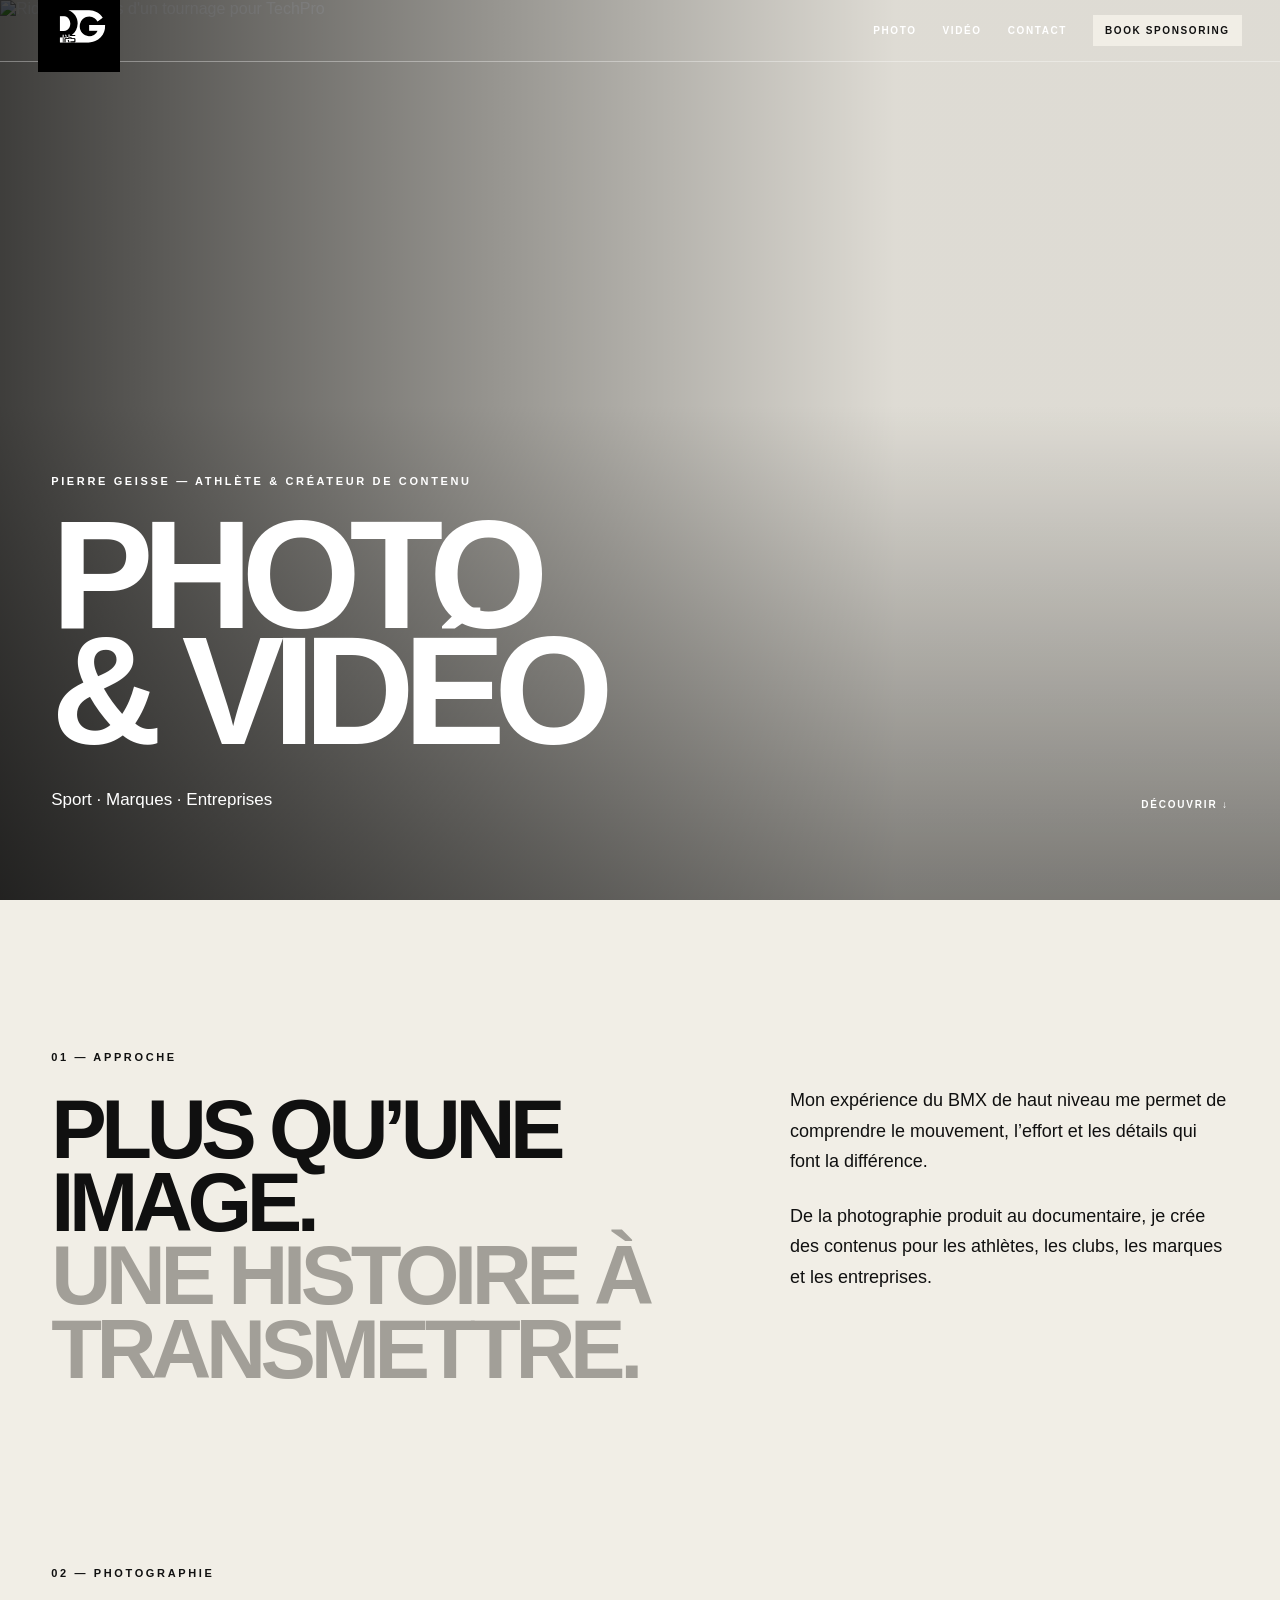
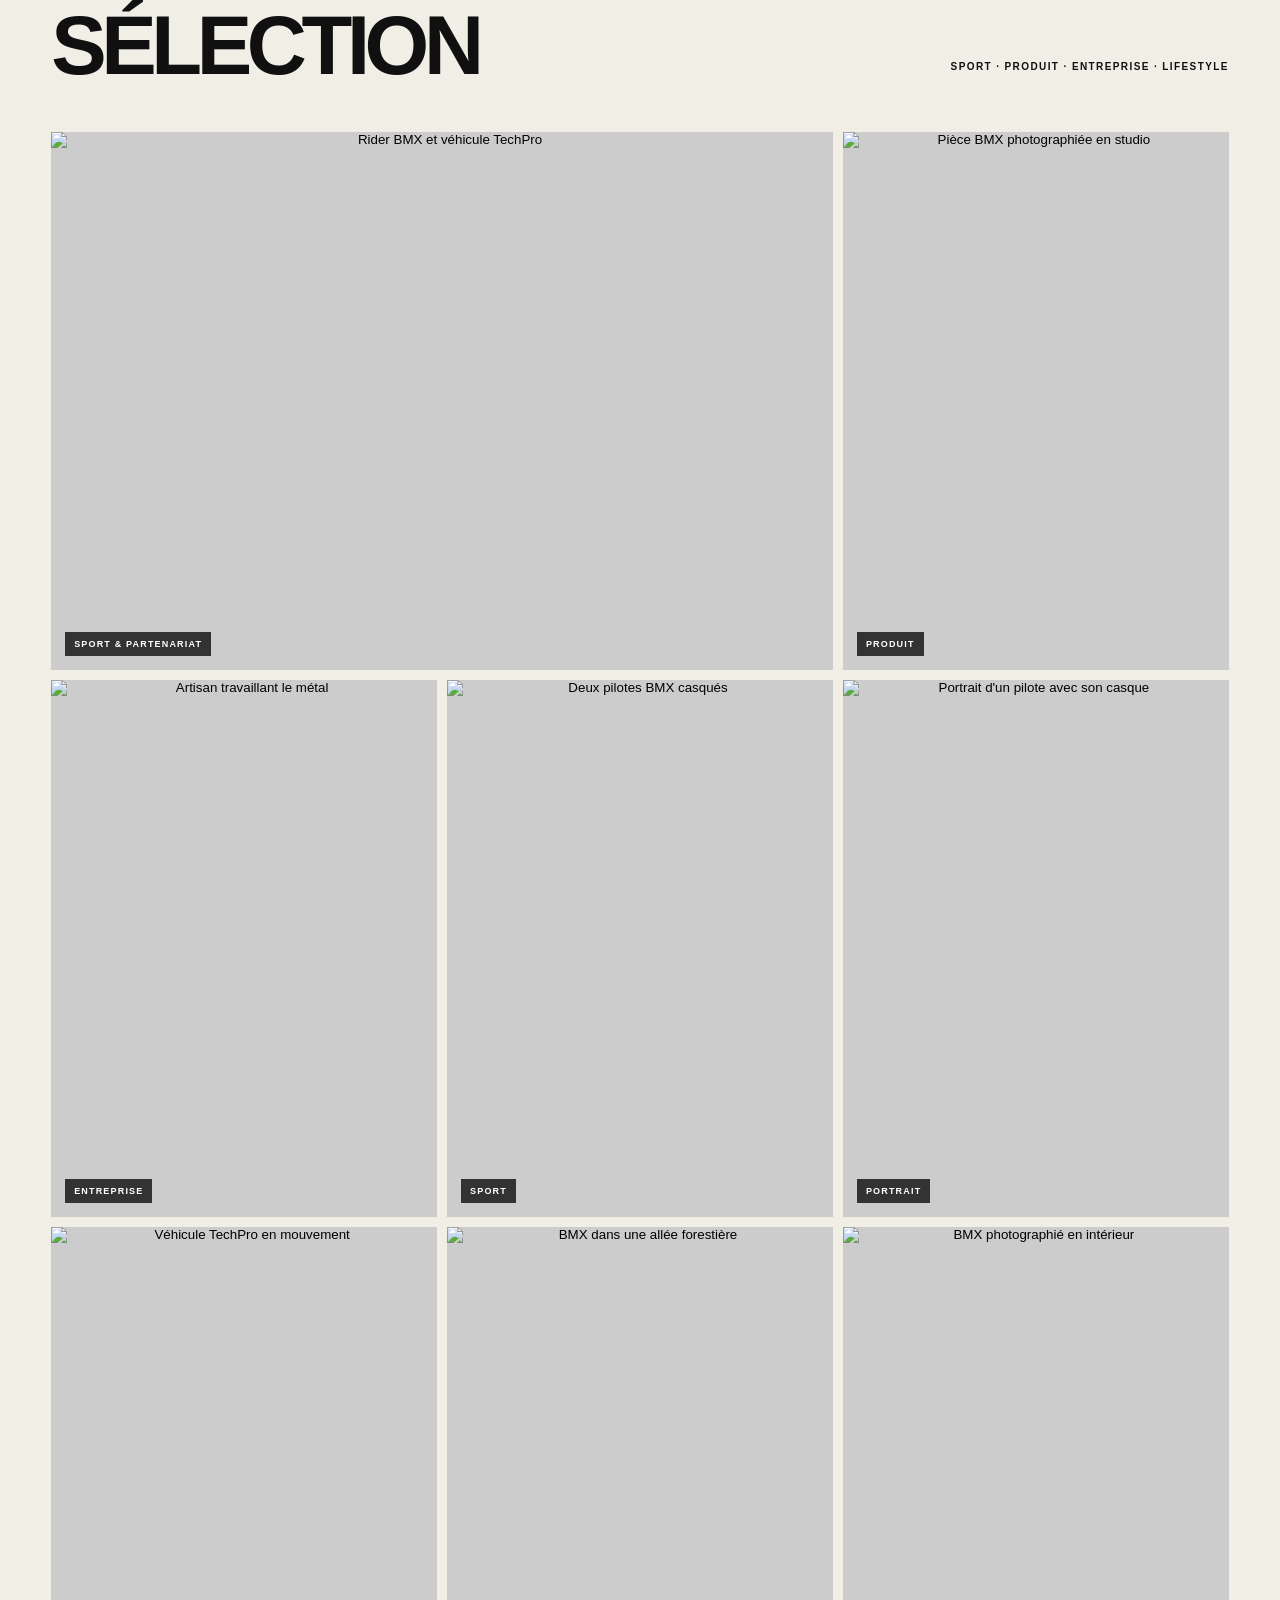
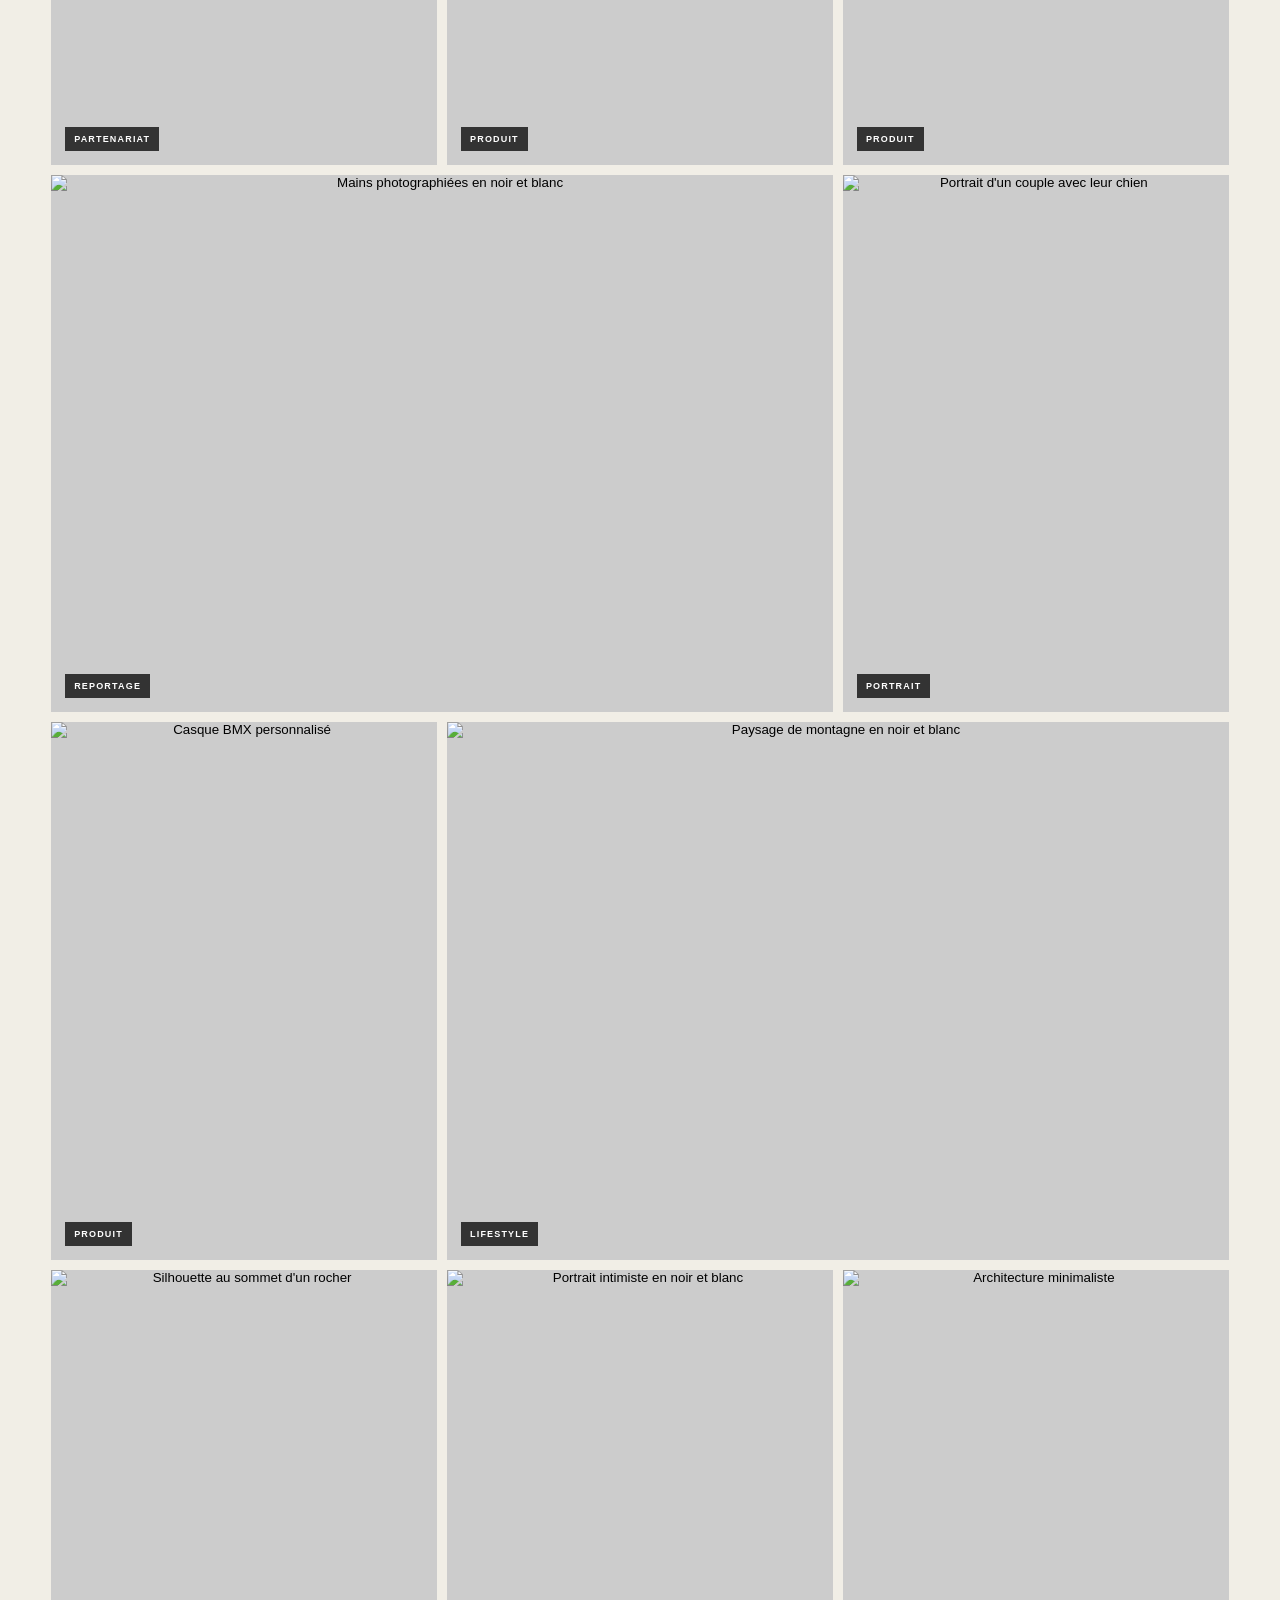
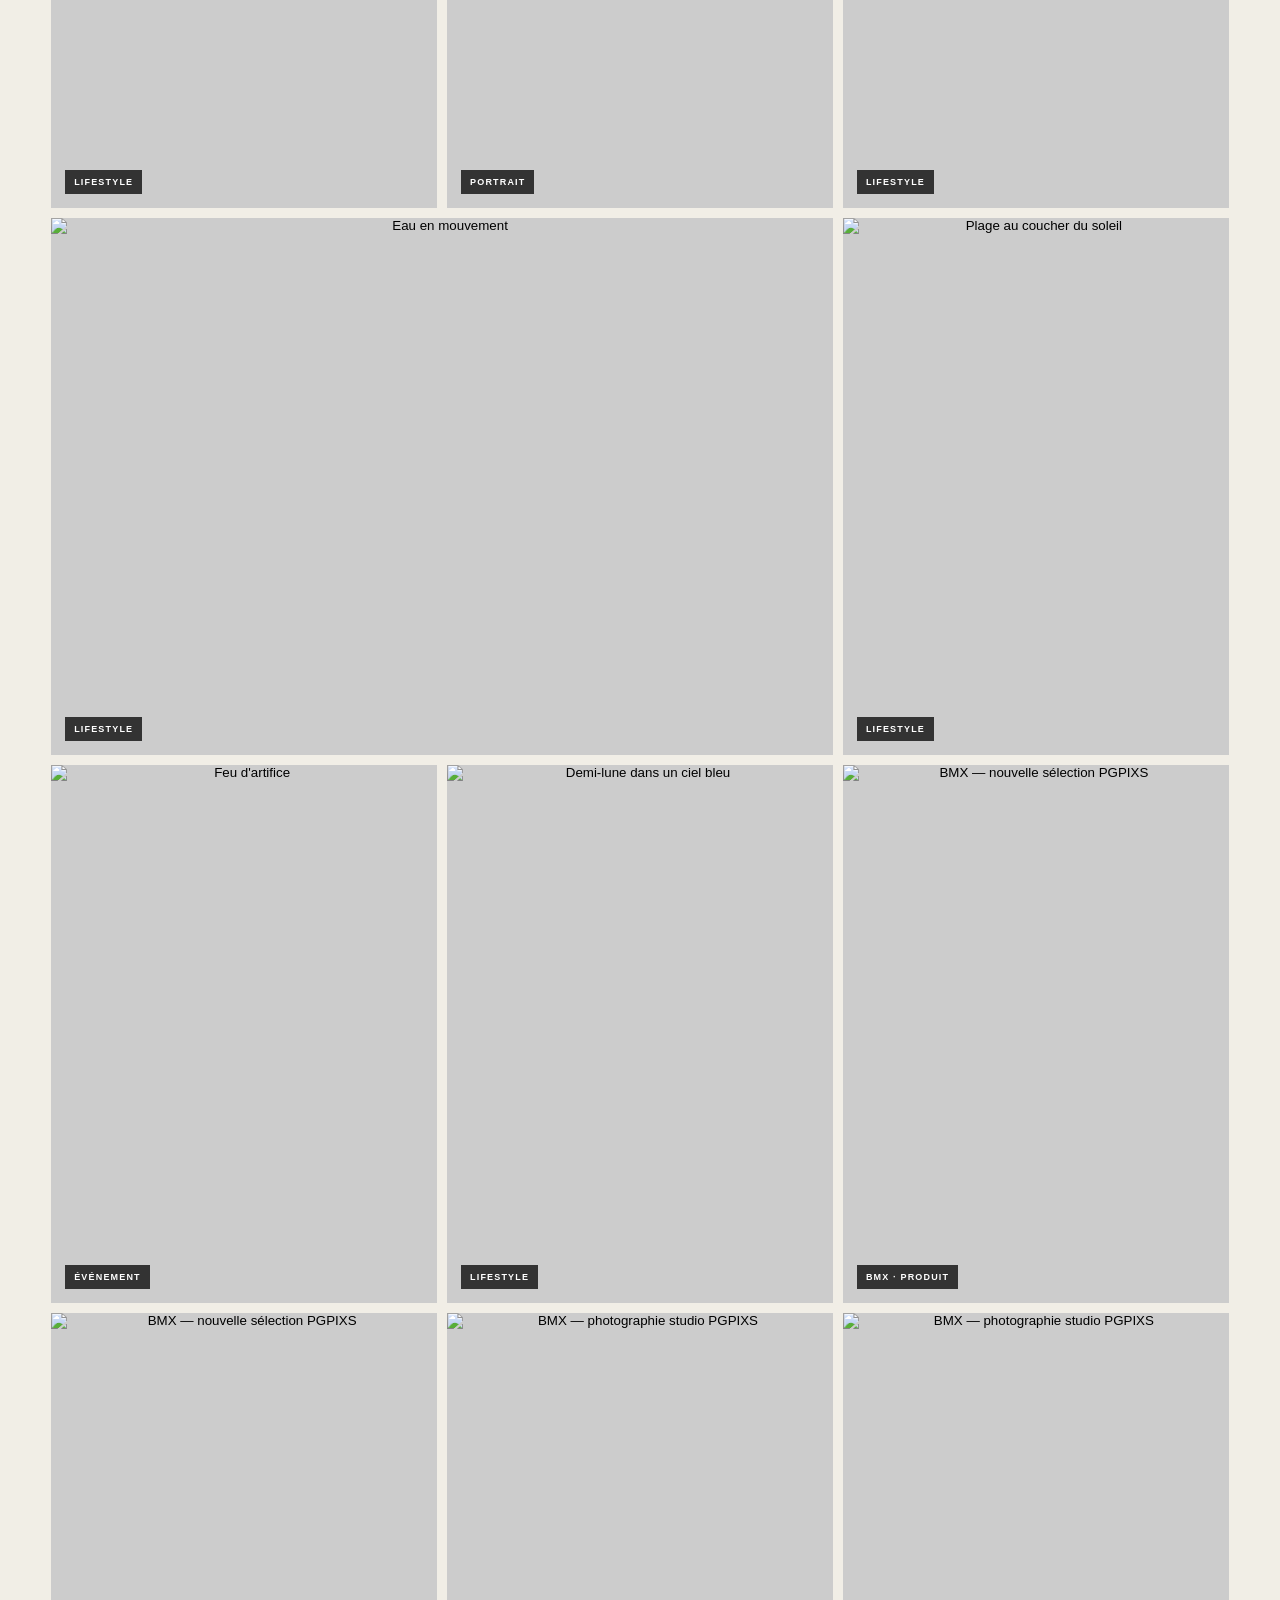
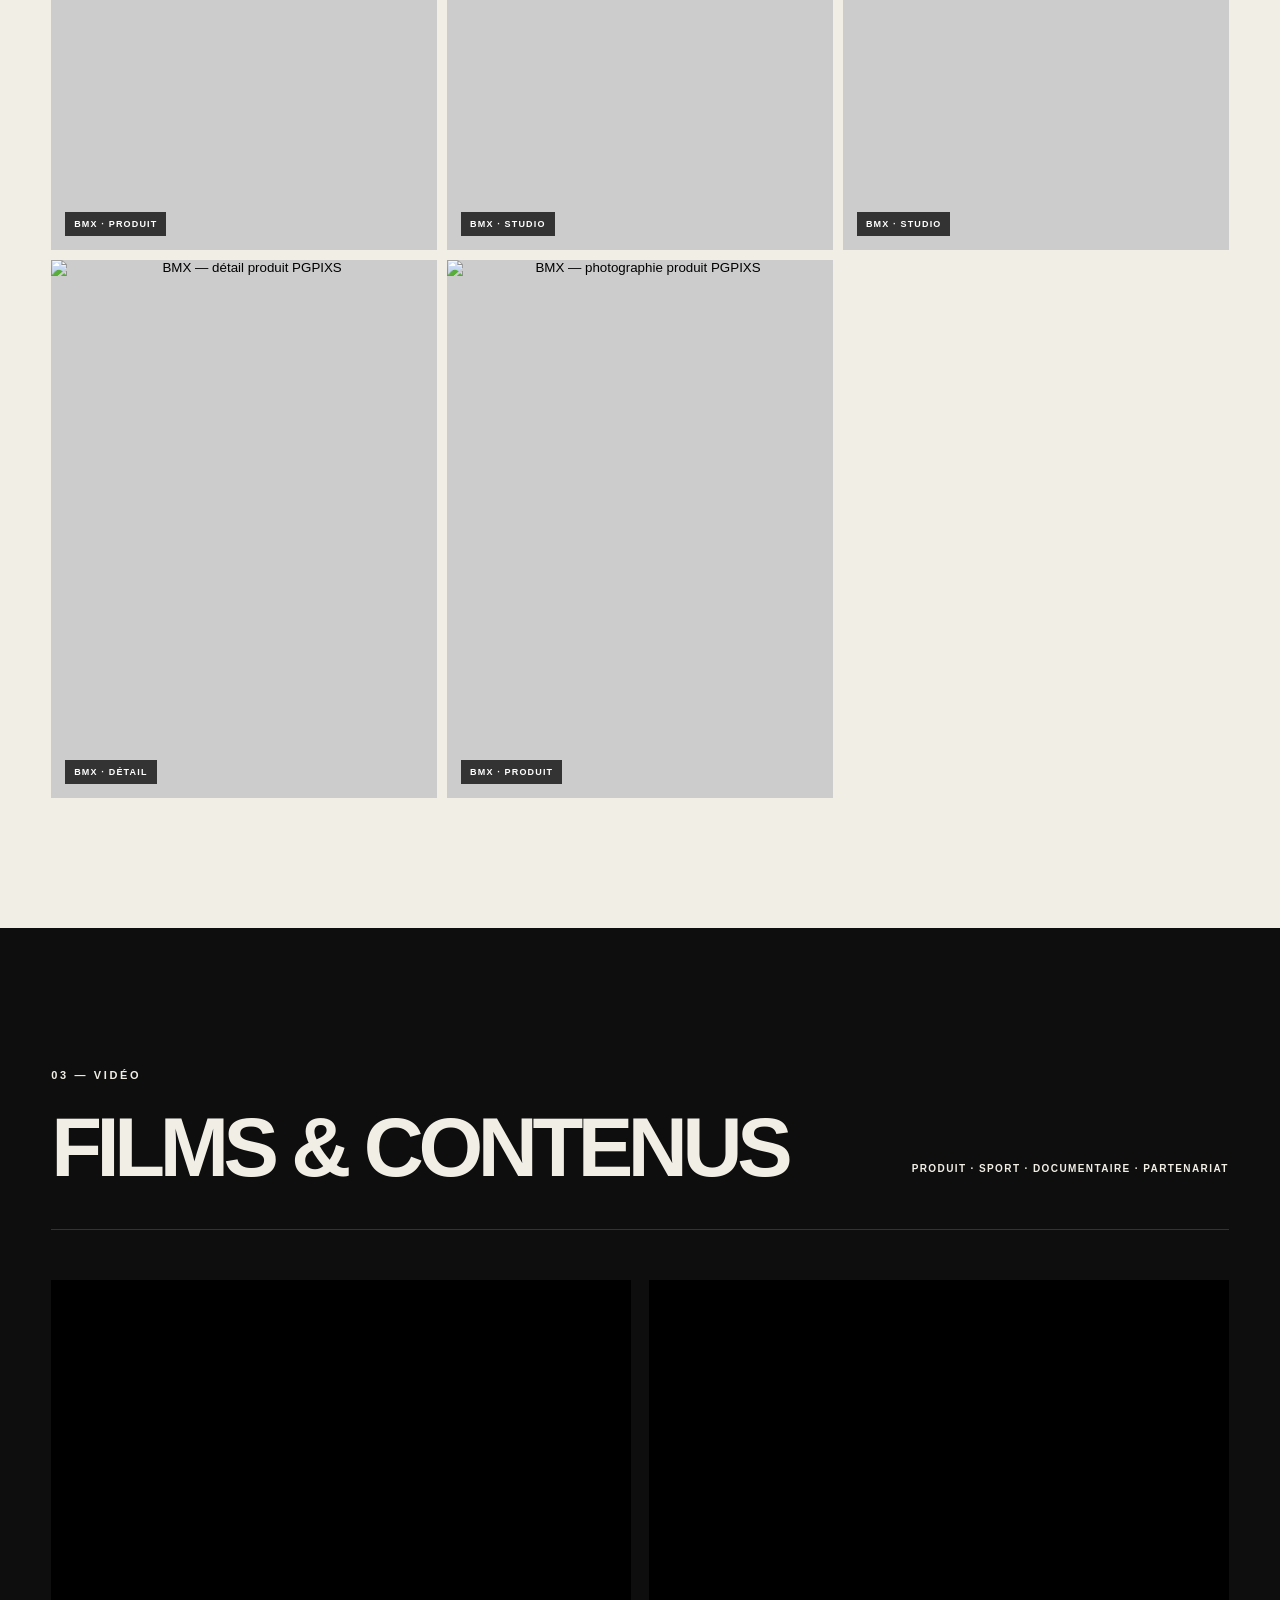
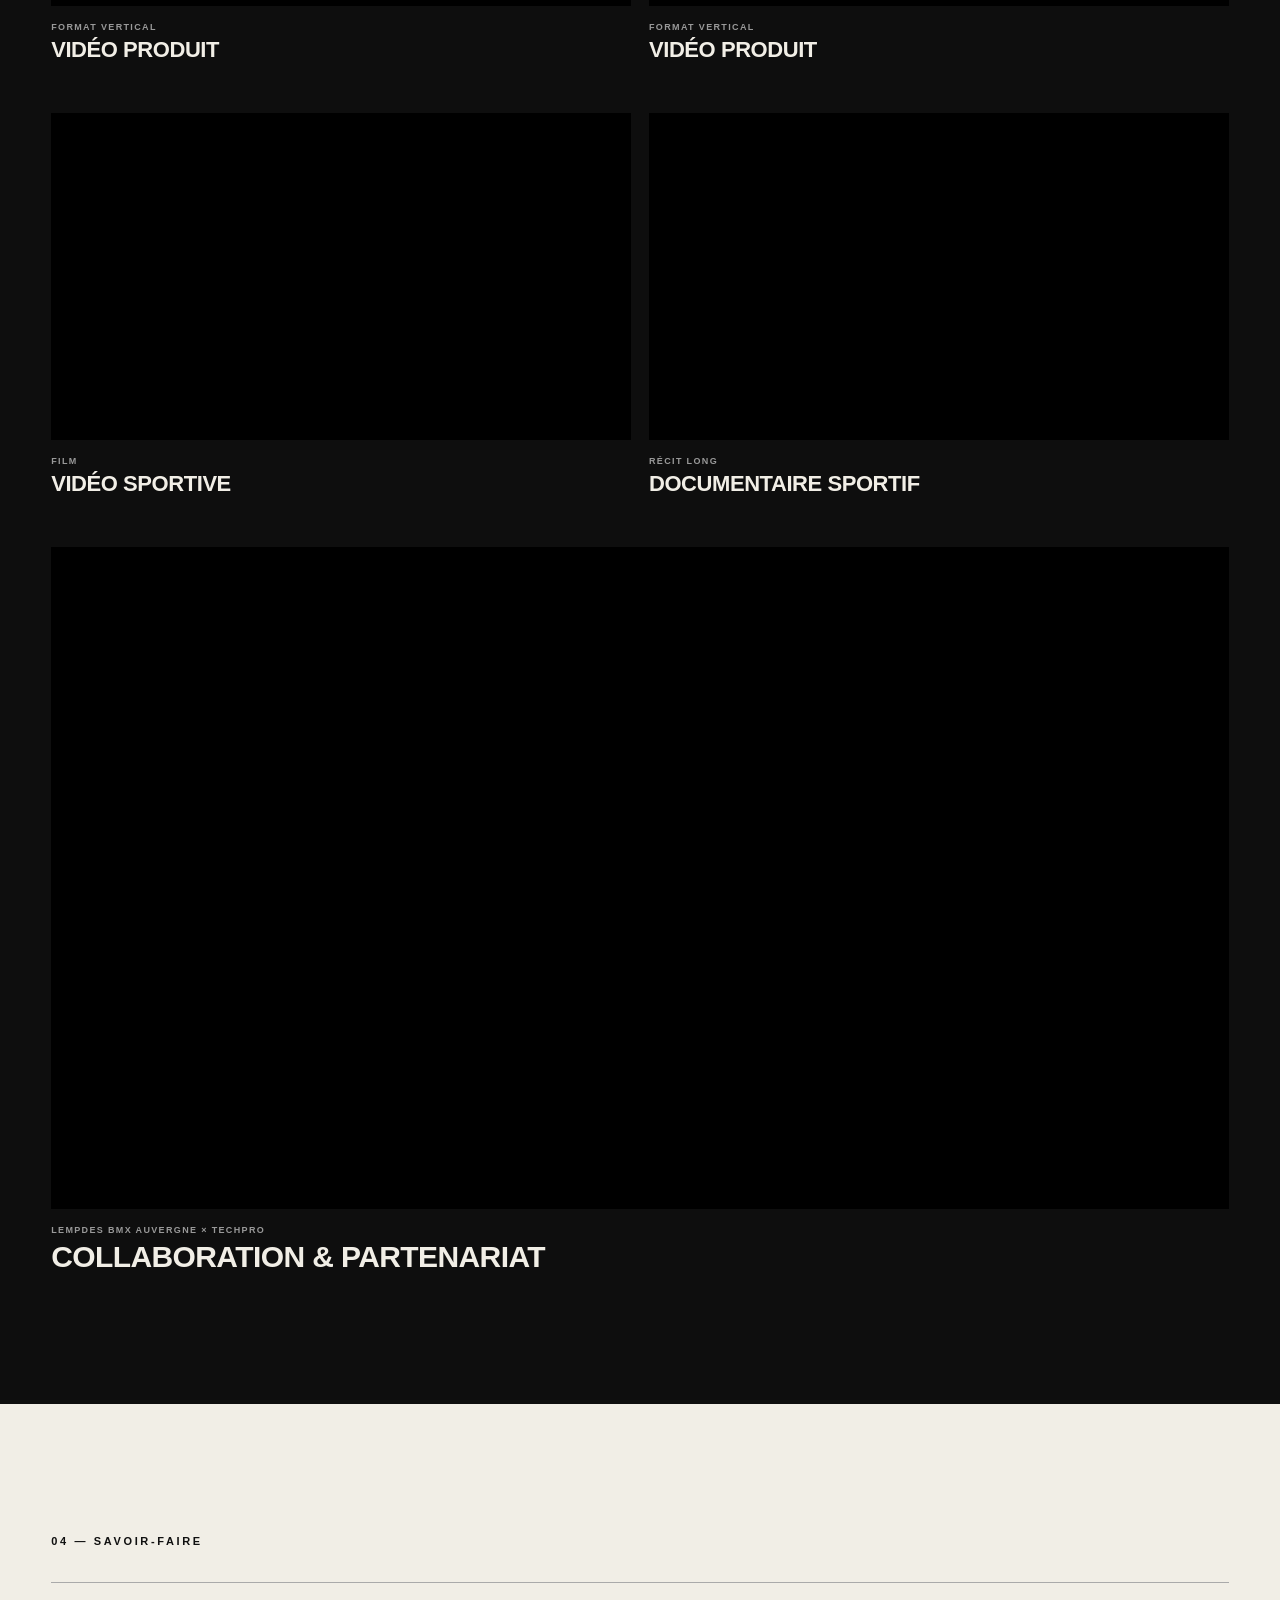
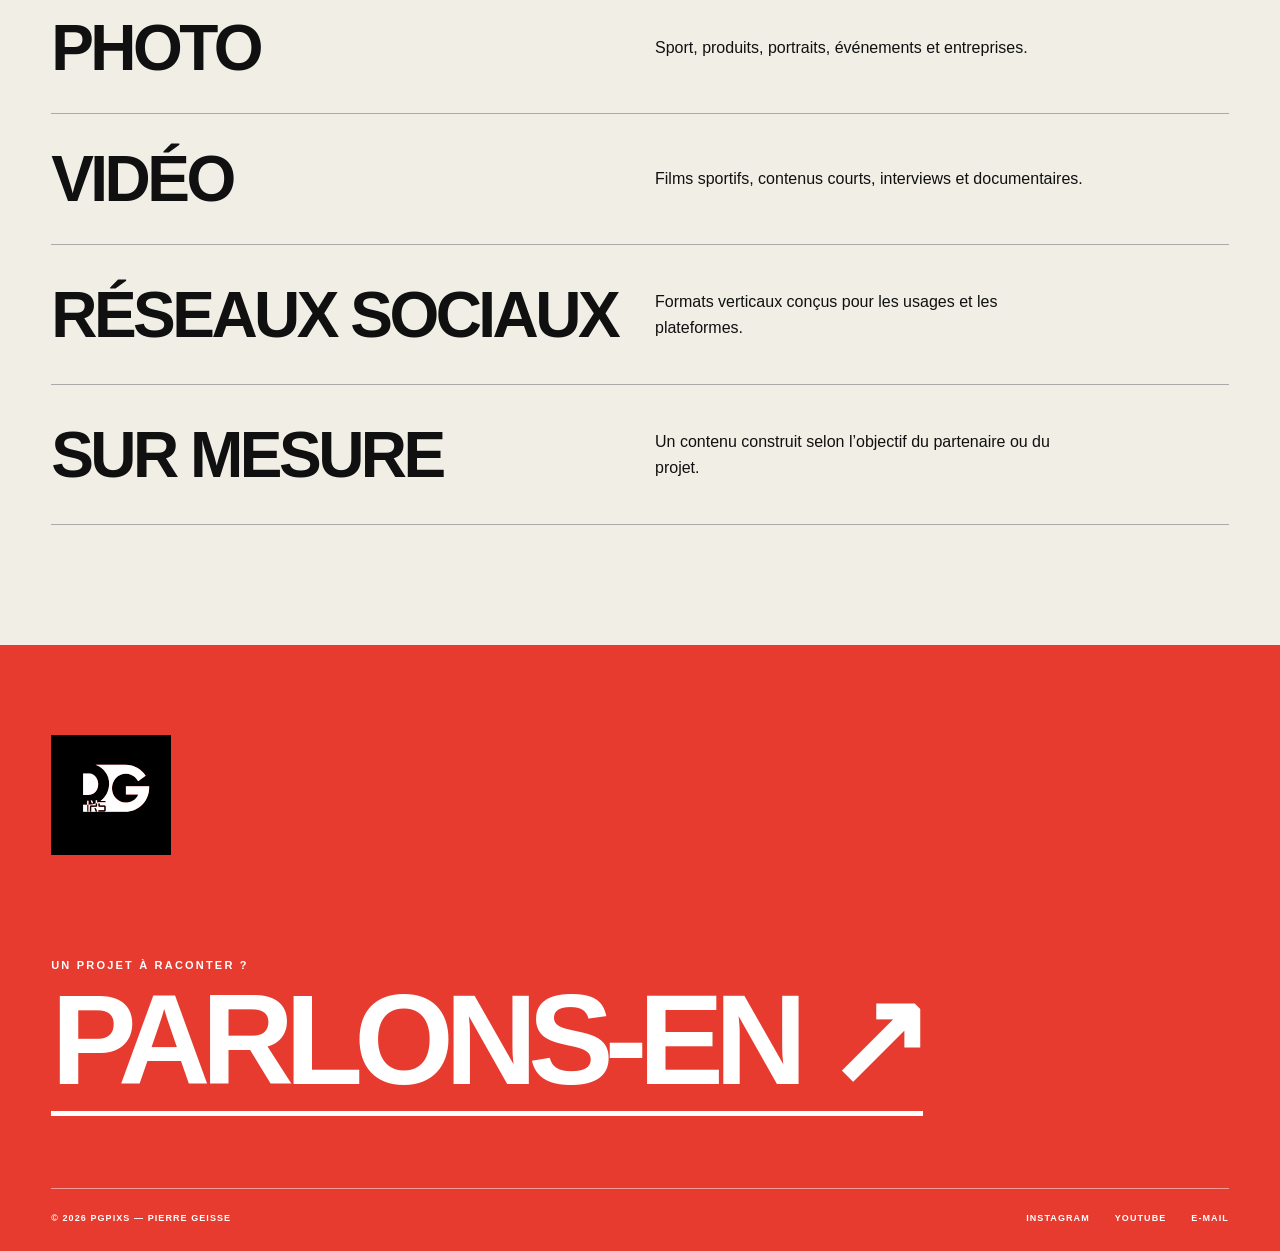
==== commit 43fe1b7c: "Add files via upload" ====
--- a/portfolio.html
+++ b/portfolio.html
@@ -1,179 +1,98 @@
 <!doctype html>
 <html lang="fr">
 <head>
-<meta charset="utf-8">
-<meta name="viewport" content="width=device-width, initial-scale=1, viewport-fit=cover">
-<meta name="description" content="Pierre Geisse — PGPIXS — Portfolio photo et vidéo. Sport, entreprise, produit, événement.">
-<title>Pierre Geisse — Photo & Vidéo</title>
-<link rel="stylesheet" href="portfolio.css">
+  <meta charset="utf-8">
+  <meta name="viewport" content="width=device-width, initial-scale=1, viewport-fit=cover">
+  <meta name="description" content="Book photo et vidéo PGPIXS — Pierre Geisse">
+  <title>PGPIXS — Book photo & vidéo</title>
+  <link rel="stylesheet" href="portfolio.css">
 </head>
 <body>
-<header class="topbar">
-  <a class="brand" href="portfolio.html">PIERRE GEISSE / PGPIXS</a>
-  <nav>
-    <a href="index.html">BOOK SPORTIF</a>
-    <a href="#portfolio">PORTFOLIO</a>
-    <a class="cta" href="#devis">DEMANDER UN DEVIS</a>
-  </nav>
-</header>
+  <header class="topbar">
+    <a class="logo" href="#top"><img src="pgpixs-logo.svg" alt="PGPIXS"></a>
+    <nav><a href="#photo">PHOTO</a><a href="#video">VIDÉO</a><a href="#contact">CONTACT</a><a class="back" href="index.html">BOOK SPONSORING</a></nav>
+  </header>
 
-<main>
-<section class="hero">
-  <div class="hero-copy">
-    <span class="kicker">PHOTO / VIDÉO / CONTENU</span>
-    <h1>CRÉER DES<br>IMAGES QUI<br>RESTENT.</h1>
-    <p>Sport, entreprise, produit, événement. Je construis chaque projet sur mesure pour traduire une identité, un savoir-faire ou une histoire en images.</p>
-    <div class="buttons">
-      <a class="button dark" href="#portfolio">Voir le portfolio</a>
-      <a class="button light" href="#devis">Parler d’un projet</a>
-    </div>
-  </div>
-  <div class="hero-image">
-    <img src="portfolio/pouizin-01.webp" alt="Domaine Rémi Pouizin">
-  </div>
-</section>
+  <main>
+    <section class="hero" id="top">
+      <img src="portfolio-images/dsc08152.webp" alt="Rider BMX lors d'un tournage pour TechPro">
+      <div class="shade"></div>
+      <div class="hero-copy">
+        <p>PIERRE GEISSE — ATHLÈTE &amp; CRÉATEUR DE CONTENU</p>
+        <h1>PHOTO<br>&amp; VIDÉO</h1>
+        <span>Sport · Marques · Entreprises</span>
+      </div>
+      <a class="discover" href="#intro">DÉCOUVRIR ↓</a>
+    </section>
 
-<section id="portfolio" class="intro">
-  <span class="kicker">SÉLECTION DE TRAVAUX</span>
-  <h2>PHOTO & VIDÉO.</h2>
-  <p>Une sélection de projets réalisés pour des entreprises, des marques et dans l’univers du sport. L’objectif reste le même : produire des images cohérentes avec votre identité et réellement utiles à votre communication.</p>
-</section>
+    <section class="intro" id="intro">
+      <div><p class="kicker">01 — APPROCHE</p><h2>PLUS QU’UNE IMAGE.<br><em>UNE HISTOIRE À TRANSMETTRE.</em></h2></div>
+      <div class="intro-text"><p>Mon expérience du BMX de haut niveau me permet de comprendre le mouvement, l’effort et les détails qui font la différence.</p><p>De la photographie produit au documentaire, je crée des contenus pour les athlètes, les clubs, les marques et les entreprises.</p></div>
+    </section>
 
-<section class="project">
-  <div class="project-head">
-    <div>
-      <span class="number">01</span>
-      <h2>DOMAINE<br>RÉMI POUIZIN.</h2>
-    </div>
-    <p>Une série réalisée autour du domaine, de la cave et du travail quotidien. Une approche chaleureuse et cinématique pour mettre en valeur un lieu, une famille et un savoir-faire.</p>
-  </div>
+    <section class="photo-section" id="photo">
+      <div class="section-title"><div><p class="kicker">02 — PHOTOGRAPHIE</p><h2>SÉLECTION</h2></div><p>SPORT · PRODUIT · ENTREPRISE · LIFESTYLE</p></div>
+      <div class="gallery">
+        <button data-label="Sport & partenariat"><img src="portfolio-images/dsc08152.webp" alt="Rider BMX et véhicule TechPro"></button>
+        <button data-label="Produit"><img src="portfolio-images/dsc02210.webp" alt="Pièce BMX photographiée en studio"></button>
+        <button data-label="Entreprise"><img src="portfolio-images/dsc07339.webp" alt="Artisan travaillant le métal"></button>
+        <button data-label="Sport"><img src="portfolio-images/dsc02670-detail.webp" alt="Deux pilotes BMX casqués"></button>
+        <button data-label="Portrait"><img src="portfolio-images/dsc07998.webp" alt="Portrait d'un pilote avec son casque"></button>
+        <button data-label="Partenariat"><img src="portfolio-images/dsc08159.webp" alt="Véhicule TechPro en mouvement"></button>
+        <button data-label="Produit"><img src="portfolio-images/dsc02894-detail.webp" alt="BMX dans une allée forestière"></button>
+        <button data-label="Reportage"><img src="portfolio-images/dsc6544.webp" alt="Mains photographiées en noir et blanc"></button>
+        <button data-label="Produit"><img src="portfolio-images/dsc02254.webp" alt="BMX photographié en intérieur"></button>
+        <button data-label="Portrait"><img src="portfolio-images/dsc6988.webp" alt="Portrait d'un couple avec leur chien"></button>
+        <button data-label="Produit"><img src="portfolio-images/dsc07993.webp" alt="Casque BMX personnalisé"></button>
+        <button data-label="Lifestyle"><img src="portfolio-images/dsc03134.webp" alt="Paysage de montagne en noir et blanc"></button>
+        <button data-label="Lifestyle"><img src="portfolio-images/dsc03211.webp" alt="Silhouette au sommet d'un rocher"></button>
+        <button data-label="Portrait"><img src="portfolio-images/dsc7029.webp" alt="Portrait intimiste en noir et blanc"></button>
+        <button data-label="Lifestyle"><img src="portfolio-images/dsc7165.webp" alt="Architecture minimaliste"></button>
+        <button data-label="Lifestyle"><img src="portfolio-images/dsc7225.webp" alt="Eau en mouvement"></button>
+        <button data-label="Lifestyle"><img src="portfolio-images/dsc7280.webp" alt="Plage au coucher du soleil"></button>
+        <button data-label="Événement"><img src="portfolio-images/dsc7367.webp" alt="Feu d'artifice"></button>
+        <button data-label="Lifestyle"><img src="portfolio-images/dsc08139-detail.webp" alt="Demi-lune dans un ciel bleu"></button>
+        <button data-label="BMX · Produit"><img src="portfolio-images/new-bmx-01.webp" alt="BMX — nouvelle sélection PGPIXS"></button>
+        <button data-label="BMX · Produit"><img src="portfolio-images/new-bmx-02.webp" alt="BMX — nouvelle sélection PGPIXS"></button>
+        <button data-label="BMX · Studio"><img src="portfolio-images/new-bmx-03.webp" alt="BMX — photographie studio PGPIXS"></button>
+        <button data-label="BMX · Studio"><img src="portfolio-images/new-bmx-04.webp" alt="BMX — photographie studio PGPIXS"></button>
+        <button data-label="BMX · Détail"><img src="portfolio-images/new-bmx-05.webp" alt="BMX — détail produit PGPIXS"></button>
+        <button data-label="BMX · Produit"><img src="portfolio-images/new-bmx-06.webp" alt="BMX — photographie produit PGPIXS"></button>
+      </div>
+    </section>
 
-  <div class="gallery pouizin">
-    <figure class="wide"><img src="portfolio/pouizin-01.webp" alt="Domaine Rémi Pouizin 1" loading="lazy"></figure>
-    <figure><img src="portfolio/pouizin-02.webp" alt="Domaine Rémi Pouizin 2" loading="lazy"></figure>
-    <figure><img src="portfolio/pouizin-03.webp" alt="Domaine Rémi Pouizin 3" loading="lazy"></figure>
-    <figure><img src="portfolio/pouizin-04.webp" alt="Domaine Rémi Pouizin 4" loading="lazy"></figure>
-    <figure><img src="portfolio/pouizin-05.webp" alt="Domaine Rémi Pouizin 5" loading="lazy"></figure>
-    <figure class="wide"><img src="portfolio/pouizin-06.webp" alt="Domaine Rémi Pouizin 6" loading="lazy"></figure>
-  </div>
-</section>
+    <section class="video-section" id="video">
+      <div class="section-title"><div><p class="kicker">03 — VIDÉO</p><h2>FILMS &amp; CONTENUS</h2></div><p>PRODUIT · SPORT · DOCUMENTAIRE · PARTENARIAT</p></div>
+      <div class="video-grid">
+        <article class="short"><div class="frame"><iframe src="https://www.youtube.com/embed/V-oXhQpOHGA" title="Vidéo produit PGPIXS" loading="lazy" allowfullscreen></iframe></div><p>FORMAT VERTICAL</p><h3>VIDÉO PRODUIT</h3></article>
+        <article class="short"><div class="frame"><iframe src="https://www.youtube.com/embed/8jI8fD74umw" title="Deuxième vidéo produit PGPIXS" loading="lazy" allowfullscreen></iframe></div><p>FORMAT VERTICAL</p><h3>VIDÉO PRODUIT</h3></article>
+        <article><div class="frame"><iframe src="https://www.youtube.com/embed/L1Boi51BUAk" title="Vidéo sportive PGPIXS" loading="lazy" allowfullscreen></iframe></div><p>FILM</p><h3>VIDÉO SPORTIVE</h3></article>
+        <article><div class="frame"><iframe src="https://www.youtube.com/embed/DRoI2ABQzXc" title="Documentaire sportif PGPIXS" loading="lazy" allowfullscreen></iframe></div><p>RÉCIT LONG</p><h3>DOCUMENTAIRE SPORTIF</h3></article>
+        <article class="wide"><div class="frame"><iframe src="https://www.youtube.com/embed/cLUKBOA8x64" title="Partenariat Lempdes BMX Auvergne et TechPro" loading="lazy" allowfullscreen></iframe></div><p>LEMPDES BMX AUVERGNE × TECHPRO</p><h3>COLLABORATION &amp; PARTENARIAT</h3></article>
+      </div>
+    </section>
 
-<section class="project dark-project">
-  <div class="project-head">
-    <div>
-      <span class="number">02</span>
-      <h2>SPORT.</h2>
-    </div>
-    <p>Photographier le sport, c’est montrer la performance mais aussi l’environnement, la vitesse et les détails qui donnent une identité à l’image.</p>
-  </div>
-  <div class="gallery three">
-    <figure><img src="portfolio/sport-01.webp" alt="Photographie sport 1" loading="lazy"></figure>
-    <figure><img src="portfolio/sport-02.webp" alt="Photographie sport 2" loading="lazy"></figure>
-    <figure><img src="portfolio/sport-03.webp" alt="Photographie sport 3" loading="lazy"></figure>
-  </div>
-</section>
+    <section class="services">
+      <p class="kicker">04 — SAVOIR-FAIRE</p>
+      <div><h3>PHOTO</h3><p>Sport, produits, portraits, événements et entreprises.</p></div>
+      <div><h3>VIDÉO</h3><p>Films sportifs, contenus courts, interviews et documentaires.</p></div>
+      <div><h3>RÉSEAUX SOCIAUX</h3><p>Formats verticaux conçus pour les usages et les plateformes.</p></div>
+      <div><h3>SUR MESURE</h3><p>Un contenu construit selon l’objectif du partenaire ou du projet.</p></div>
+    </section>
+  </main>
 
-<section class="project">
-  <div class="project-head">
-    <div>
-      <span class="number">03</span>
-      <h2>PRODUIT &<br>IMAGE DE MARQUE.</h2>
-    </div>
-    <p>Studio, extérieur ou mise en scène : créer une image produit forte, adaptée aux réseaux sociaux, au site internet ou à une campagne de communication.</p>
-  </div>
-  <div class="gallery three product">
-    <figure><img src="portfolio/produit-01.webp" alt="Photo produit BMX 1" loading="lazy"></figure>
-    <figure><img src="portfolio/produit-02.webp" alt="Photo produit BMX 2" loading="lazy"></figure>
-    <figure><img src="portfolio/produit-03.webp" alt="Photo produit casque" loading="lazy"></figure>
-  </div>
-</section>
+  <footer id="contact">
+    <img src="pgpixs-logo.svg" alt="PGPIXS">
+    <div><p>UN PROJET À RACONTER ?</p><a href="mailto:piloubmx@icloud.com">PARLONS-EN ↗</a></div>
+    <nav><span>© 2026 PGPIXS — PIERRE GEISSE</span><a href="https://www.instagram.com/pilou_geisse/" target="_blank" rel="noopener">INSTAGRAM</a><a href="https://www.youtube.com/@PierreGeisse" target="_blank" rel="noopener">YOUTUBE</a><a href="mailto:piloubmx@icloud.com">E-MAIL</a></nav>
+  </footer>
 
-<section class="services">
-  <div>
-    <span class="kicker">PRESTATIONS</span>
-    <h2>DE L’IDÉE<br>À L’IMAGE.</h2>
-  </div>
-  <div class="services-grid">
-    <article><strong>PHOTO</strong><p>Produit, portrait, entreprise, événement, sport.</p></article>
-    <article><strong>VIDÉO</strong><p>Présentation d’entreprise, produit, interview, reportage.</p></article>
-    <article><strong>RÉSEAUX SOCIAUX</strong><p>Reels, contenus verticaux, formats courts et séries de contenus.</p></article>
-    <article><strong>SUR MESURE</strong><p>Une production construite selon vos besoins, vos objectifs et votre identité.</p></article>
-  </div>
-</section>
-
-<section id="devis" class="contact">
-  <div class="contact-copy">
-    <span class="kicker light">CONTACT / DEVIS</span>
-    <h2>PARLONS DE<br>VOTRE PROJET.</h2>
-    <p>Vous avez besoin de photos, d’une vidéo ou d’une série de contenus ? Décrivez-moi votre projet. Le formulaire ouvre votre application e-mail avec votre demande déjà préparée.</p>
-    <div class="direct">
-      <a href="mailto:piloubmx@icloud.com">piloubmx@icloud.com</a>
-      <a href="tel:+33766995512">07 66 99 55 12</a>
-      <a href="https://www.instagram.com/pilou_geisse/" target="_blank" rel="noopener">@pilou_geisse</a>
-    </div>
-  </div>
-
-  <form id="quoteForm">
-    <div class="two">
-      <label>NOM / PRÉNOM<input id="name" type="text" required></label>
-      <label>ENTREPRISE<input id="company" type="text"></label>
-    </div>
-    <div class="two">
-      <label>E-MAIL<input id="email" type="email" required></label>
-      <label>TÉLÉPHONE<input id="phone" type="tel"></label>
-    </div>
-    <label>TYPE DE PROJET
-      <select id="type">
-        <option>Photographie</option>
-        <option>Vidéo</option>
-        <option>Photo + vidéo</option>
-        <option>Réseaux sociaux</option>
-        <option>Événement</option>
-        <option>Autre</option>
-      </select>
-    </label>
-    <div class="two">
-      <label>BUDGET ENVISAGÉ
-        <select id="budget">
-          <option>À définir</option>
-          <option>Moins de 500 €</option>
-          <option>500 – 1 000 €</option>
-          <option>1 000 – 2 500 €</option>
-          <option>2 500 € et +</option>
-        </select>
-      </label>
-      <label>DATE / ÉCHÉANCE<input id="date" type="text" placeholder="Ex. octobre 2026"></label>
-    </div>
-    <label>PARLEZ-MOI DU PROJET<textarea id="message" rows="7" required placeholder="Lieu, besoin, nombre de contenus, utilisation prévue…"></textarea></label>
-    <button type="submit">PRÉPARER MA DEMANDE DE DEVIS</button>
-    <small>Aucune donnée n’est stockée : le bouton ouvre simplement votre application e-mail.</small>
-  </form>
-</section>
-</main>
-
-<footer>
-  <span>PIERRE GEISSE / PGPIXS / PHOTO & VIDÉO</span>
-  <a href="#top">RETOUR EN HAUT</a>
-</footer>
-
-<script>
-document.getElementById('quoteForm').addEventListener('submit', function(e){
-  e.preventDefault();
-  const v=id=>document.getElementById(id).value.trim();
-  const subject=`Demande de devis — ${v('company') || v('name')} — ${v('type')}`;
-  const body=[
-    'Bonjour Pierre,','','Je souhaite vous contacter pour une demande de devis.','',
-    `Nom / Prénom : ${v('name')}`,
-    `Entreprise : ${v('company') || 'Non renseignée'}`,
-    `E-mail : ${v('email')}`,
-    `Téléphone : ${v('phone') || 'Non renseigné'}`,
-    `Type de projet : ${v('type')}`,
-    `Budget envisagé : ${v('budget')}`,
-    `Date / échéance : ${v('date') || 'À définir'}`,'',
-    'Description du projet :',v('message'),'','Merci.'
-  ].join('\n');
-  location.href='mailto:piloubmx@icloud.com?subject='+encodeURIComponent(subject)+'&body='+encodeURIComponent(body);
-});
-</script>
+  <div class="lightbox" aria-hidden="true"><button aria-label="Fermer">×</button><img src="" alt=""><span></span></div>
+  <script>
+    const lightbox=document.querySelector('.lightbox'), full=lightbox.querySelector('img'), label=lightbox.querySelector('span');
+    document.querySelectorAll('.gallery button').forEach(button=>button.addEventListener('click',()=>{full.src=button.querySelector('img').src;full.alt=button.querySelector('img').alt;label.textContent=button.dataset.label;lightbox.classList.add('open');lightbox.setAttribute('aria-hidden','false');document.body.style.overflow='hidden'}));
+    const close=()=>{lightbox.classList.remove('open');lightbox.setAttribute('aria-hidden','true');document.body.style.overflow=''};
+    lightbox.addEventListener('click',close);document.addEventListener('keydown',e=>{if(e.key==='Escape')close()});
+  </script>
 </body>
 </html>
--- a/portfolio.css
+++ b/portfolio.css
@@ -1,68 +1,3 @@
-*{box-sizing:border-box}
-:root{--paper:#f2eee5;--ink:#11110f;--grey:#77736c;--line:rgba(17,17,15,.16)}
-html{scroll-behavior:smooth}
-body{margin:0;background:var(--paper);color:var(--ink);font-family:Arial,Helvetica,sans-serif}
-a{color:inherit;text-decoration:none}
-img{display:block;width:100%;height:100%;object-fit:cover}
-.topbar{position:fixed;z-index:20;top:0;left:0;right:0;height:52px;display:flex;align-items:center;justify-content:space-between;padding:0 24px;background:rgba(242,238,229,.92);backdrop-filter:blur(14px);border-bottom:1px solid var(--line)}
-.brand,.topbar nav a{font-size:10px;font-weight:800;letter-spacing:.15em}
-.topbar nav{display:flex;gap:20px;align-items:center}
-.cta{border:1px solid var(--ink);padding:9px 12px}
-.hero{padding-top:52px;min-height:100vh;display:grid;grid-template-columns:45% 55%}
-.hero-copy{padding:9vw 6vw;display:flex;flex-direction:column;justify-content:center}
-.hero-image{min-height:760px}
-.kicker{font-size:10px;letter-spacing:.22em;font-weight:800;color:var(--grey)}
-.light{color:#aaa59d}
-h1,h2{margin:16px 0 0;line-height:.88;letter-spacing:-.055em}
-h1{font-size:clamp(58px,8vw,125px)}
-h2{font-size:clamp(48px,6.4vw,98px)}
-.hero p{max-width:570px;font-size:17px;line-height:1.6;margin-top:35px}
-.buttons{display:flex;gap:12px;margin-top:30px}
-.button{padding:13px 16px;border:1px solid var(--ink);font-size:10px;font-weight:800;letter-spacing:.14em}
-.button.dark{background:var(--ink);color:var(--paper)}
-.intro,.project,.services{padding:100px 6vw}
-.intro{max-width:1150px}
-.intro p{font-size:22px;line-height:1.5;max-width:850px}
-.project-head{display:grid;grid-template-columns:1fr 1fr;gap:7vw;align-items:end;margin-bottom:50px}
-.project-head p{font-size:17px;line-height:1.6;max-width:560px}
-.number{font-size:11px;font-weight:800;letter-spacing:.2em}
-.gallery{display:grid;grid-template-columns:repeat(2,1fr);gap:12px}
-.gallery figure{margin:0;height:42vw;max-height:620px;overflow:hidden}
-.gallery .wide{grid-column:1/-1;height:46vw;max-height:720px}
-.gallery.three{grid-template-columns:repeat(3,1fr)}
-.gallery.three figure{height:46vw;max-height:680px}
-.gallery img{transition:transform .55s ease}
-.gallery figure:hover img{transform:scale(1.012)}
-.dark-project{background:#111;color:var(--paper)}
-.dark-project .project-head p{color:#d0cbc2}
-.services{display:grid;grid-template-columns:.8fr 1.2fr;gap:8vw}
-.services-grid{display:grid;grid-template-columns:1fr 1fr;border-left:1px solid var(--line);border-top:1px solid var(--line)}
-.services-grid article{padding:36px;border-right:1px solid var(--line);border-bottom:1px solid var(--line)}
-.services-grid strong{font-size:12px;letter-spacing:.15em}
-.services-grid p{color:var(--grey)}
-.contact{background:#111;color:var(--paper);padding:100px 6vw;display:grid;grid-template-columns:.85fr 1.15fr;gap:8vw}
-.contact-copy p{font-size:17px;line-height:1.6;color:#d0cbc2;max-width:560px}
-.direct{display:flex;flex-direction:column;gap:10px;margin-top:38px;font-size:17px}
-form{background:var(--paper);color:var(--ink);padding:44px}
-form .two{display:grid;grid-template-columns:1fr 1fr;gap:20px}
-label{display:flex;flex-direction:column;gap:8px;font-size:9px;font-weight:800;letter-spacing:.16em;margin-bottom:20px}
-input,select,textarea{border:0;border-bottom:1px solid #a7a197;background:transparent;border-radius:0;padding:12px 0;font-size:15px;font-family:inherit;outline:none}
-textarea{border:1px solid #a7a197;padding:14px;resize:vertical}
-button{width:100%;background:#111;color:var(--paper);border:0;padding:17px;font-size:10px;font-weight:800;letter-spacing:.14em;cursor:pointer}
-small{display:block;color:var(--grey);margin-top:12px;line-height:1.5}
-footer{padding:28px 24px;display:flex;justify-content:space-between;font-size:9px;letter-spacing:.15em}
-@media(max-width:820px){
-  .topbar{padding:0 12px}
-  .topbar nav{gap:10px}
-  .topbar nav a:first-child{display:none}
-  .hero,.project-head,.services,.contact{grid-template-columns:1fr}
-  .hero-copy{padding:90px 20px 60px}
-  .hero-image{min-height:65vh}
-  .intro,.project,.services{padding:70px 20px}
-  .gallery,.gallery.three{grid-template-columns:1fr}
-  .gallery figure,.gallery .wide,.gallery.three figure{grid-column:auto;height:72vw;min-height:300px;max-height:550px}
-  .services-grid{grid-template-columns:1fr}
-  .contact{padding:70px 20px;gap:45px}
-  form{padding:28px 20px}
-  form .two{grid-template-columns:1fr;gap:0}
-}
+*{box-sizing:border-box}html{scroll-behavior:smooth}body{margin:0;background:#f1eee6;color:#101010;font-family:Arial,Helvetica,sans-serif}a{color:inherit;text-decoration:none}.topbar{position:absolute;z-index:10;top:0;left:0;right:0;height:62px;display:flex;align-items:center;justify-content:space-between;padding:0 3vw;color:#fff;border-bottom:1px solid rgba(255,255,255,.35)}.logo img{display:block;width:82px}.topbar nav{display:flex;align-items:center;gap:26px}.topbar nav a{font-size:10px;font-weight:700;letter-spacing:.16em}.topbar .back{background:#f1eee6;color:#111;padding:10px 12px}.hero{height:100svh;min-height:650px;position:relative;display:flex;align-items:flex-end;overflow:hidden;color:#fff}.hero>img{position:absolute;inset:0;width:100%;height:100%;object-fit:cover;object-position:center 45%}.shade{position:absolute;inset:0;background:linear-gradient(90deg,rgba(0,0,0,.74),rgba(0,0,0,.08) 70%),linear-gradient(0deg,rgba(0,0,0,.45),transparent 55%)}.hero-copy{position:relative;z-index:2;padding:0 4vw 10vh}.hero-copy p,.kicker{font-size:11px;font-weight:700;letter-spacing:.24em}.hero h1{font-size:clamp(75px,12vw,180px);font-weight:900;letter-spacing:-.075em;line-height:.76;margin:30px 0 40px}.hero-copy span{font-size:17px}.discover{position:absolute;z-index:2;right:4vw;bottom:10vh;font-size:10px;font-weight:700;letter-spacing:.18em}.intro{padding:140px 4vw;display:grid;grid-template-columns:1.45fr 1fr;gap:8vw}.intro h2,.section-title h2{font-size:clamp(48px,6.5vw,100px);line-height:.88;letter-spacing:-.065em;margin:30px 0 0}.intro h2 em{font-style:normal;color:#a29f98}.intro-text{padding-top:45px}.intro-text p{font-size:18px;line-height:1.7;margin:0 0 24px}.photo-section{padding:30px 4vw 130px}.section-title{display:flex;align-items:flex-end;justify-content:space-between;margin-bottom:50px}.section-title>p{font-size:10px;font-weight:700;letter-spacing:.14em}.gallery{display:grid;grid-template-columns:repeat(12,1fr);grid-auto-flow:dense;gap:10px}.gallery button{grid-column:span 4;height:42vw;position:relative;padding:0;border:0;background:#ccc;overflow:hidden;cursor:zoom-in}.gallery button:nth-child(1),.gallery button:nth-child(8),.gallery button:nth-child(12),.gallery button:nth-child(16){grid-column:span 8}.gallery img{width:100%;height:100%;object-fit:cover;display:block;transition:transform .55s}.gallery button:hover img{transform:scale(1.035)}.gallery button:after{content:attr(data-label);position:absolute;left:14px;bottom:14px;padding:7px 9px;background:rgba(0,0,0,.75);color:#fff;font-size:9px;font-weight:700;letter-spacing:.13em;text-transform:uppercase}.video-section{padding:130px 4vw;background:#0e0e0e;color:#f1eee6}.video-section .section-title{border-bottom:1px solid #333;padding-bottom:45px}.video-grid{display:grid;grid-template-columns:repeat(2,1fr);gap:50px 18px}.video-grid article{min-width:0}.frame{position:relative;aspect-ratio:16/9;background:#000}.short .frame{aspect-ratio:16/9}.frame iframe{position:absolute;inset:0;width:100%;height:100%;border:0}.video-grid article>p{margin:16px 0 5px;color:#999;font-size:9px;font-weight:700;letter-spacing:.15em}.video-grid h3{font-size:22px;margin:0;letter-spacing:-.02em}.video-grid .wide{grid-column:1/-1}.video-grid .wide h3{font-size:30px}.services{padding:120px 4vw}.services>.kicker{margin-bottom:35px}.services>div{border-top:1px solid #aaa;padding:28px 0;display:grid;grid-template-columns:1fr 1fr;gap:30px;align-items:center}.services>div:last-child{border-bottom:1px solid #aaa}.services h3{font-size:clamp(34px,5vw,72px);letter-spacing:-.055em;margin:0}.services div p{font-size:16px;line-height:1.6;max-width:430px}footer{background:#e63b2e;color:#fff;padding:90px 4vw 28px}footer>img{width:120px}footer>div{margin:100px 0 90px}footer>div p{font-size:11px;font-weight:700;letter-spacing:.2em}footer>div a{font-size:clamp(62px,10vw,150px);line-height:.9;font-weight:900;letter-spacing:-.07em;border-bottom:5px solid #fff}footer nav{display:flex;gap:25px;border-top:1px solid rgba(255,255,255,.5);padding-top:24px;font-size:9px;font-weight:700;letter-spacing:.12em}footer nav span{margin-right:auto}.lightbox{display:none;position:fixed;z-index:100;inset:0;background:rgba(0,0,0,.95);align-items:center;justify-content:center;padding:4vw;color:#fff}.lightbox.open{display:flex}.lightbox img{max-width:92vw;max-height:88vh;object-fit:contain}.lightbox button{position:absolute;right:22px;top:20px;width:48px;height:48px;border:1px solid #666;background:#111;color:#fff;font-size:30px;cursor:pointer}.lightbox span{position:absolute;bottom:18px;font-size:9px;letter-spacing:.16em;text-transform:uppercase}
+@media(max-width:720px){.topbar{height:55px;padding:0 14px}.logo img{width:65px}.topbar nav a:not(.back){display:none}.topbar .back{font-size:8px;padding:8px}.hero{min-height:590px}.hero-copy{padding:0 20px 12vh}.hero h1{font-size:21vw}.discover{display:none}.intro{padding:90px 20px;grid-template-columns:1fr;gap:25px}.intro-text{padding:0}.photo-section,.video-section,.services{padding:80px 20px}.section-title{align-items:flex-start;flex-direction:column;gap:18px}.section-title h2{font-size:50px}.gallery{grid-template-columns:1fr 1fr;gap:6px}.gallery button,.gallery button:nth-child(1),.gallery button:nth-child(8),.gallery button:nth-child(12),.gallery button:nth-child(16){grid-column:span 1;height:66vw}.gallery button:nth-child(1),.gallery button:nth-child(8),.gallery button:nth-child(16){grid-column:1/-1}.video-grid{grid-template-columns:1fr;gap:42px}.video-grid .wide{grid-column:auto}.video-grid .wide h3{font-size:22px}.services>div{grid-template-columns:1fr;gap:4px}.services div p{margin:0}footer{padding:70px 20px 25px}footer>div{margin:70px 0}footer>div a{font-size:18vw;border-width:3px}footer nav{flex-wrap:wrap}footer nav span{width:100%;margin:0}.lightbox{padding:55px 10px}}
+@media(prefers-reduced-motion:reduce){html{scroll-behavior:auto}.gallery img{transition:none}}
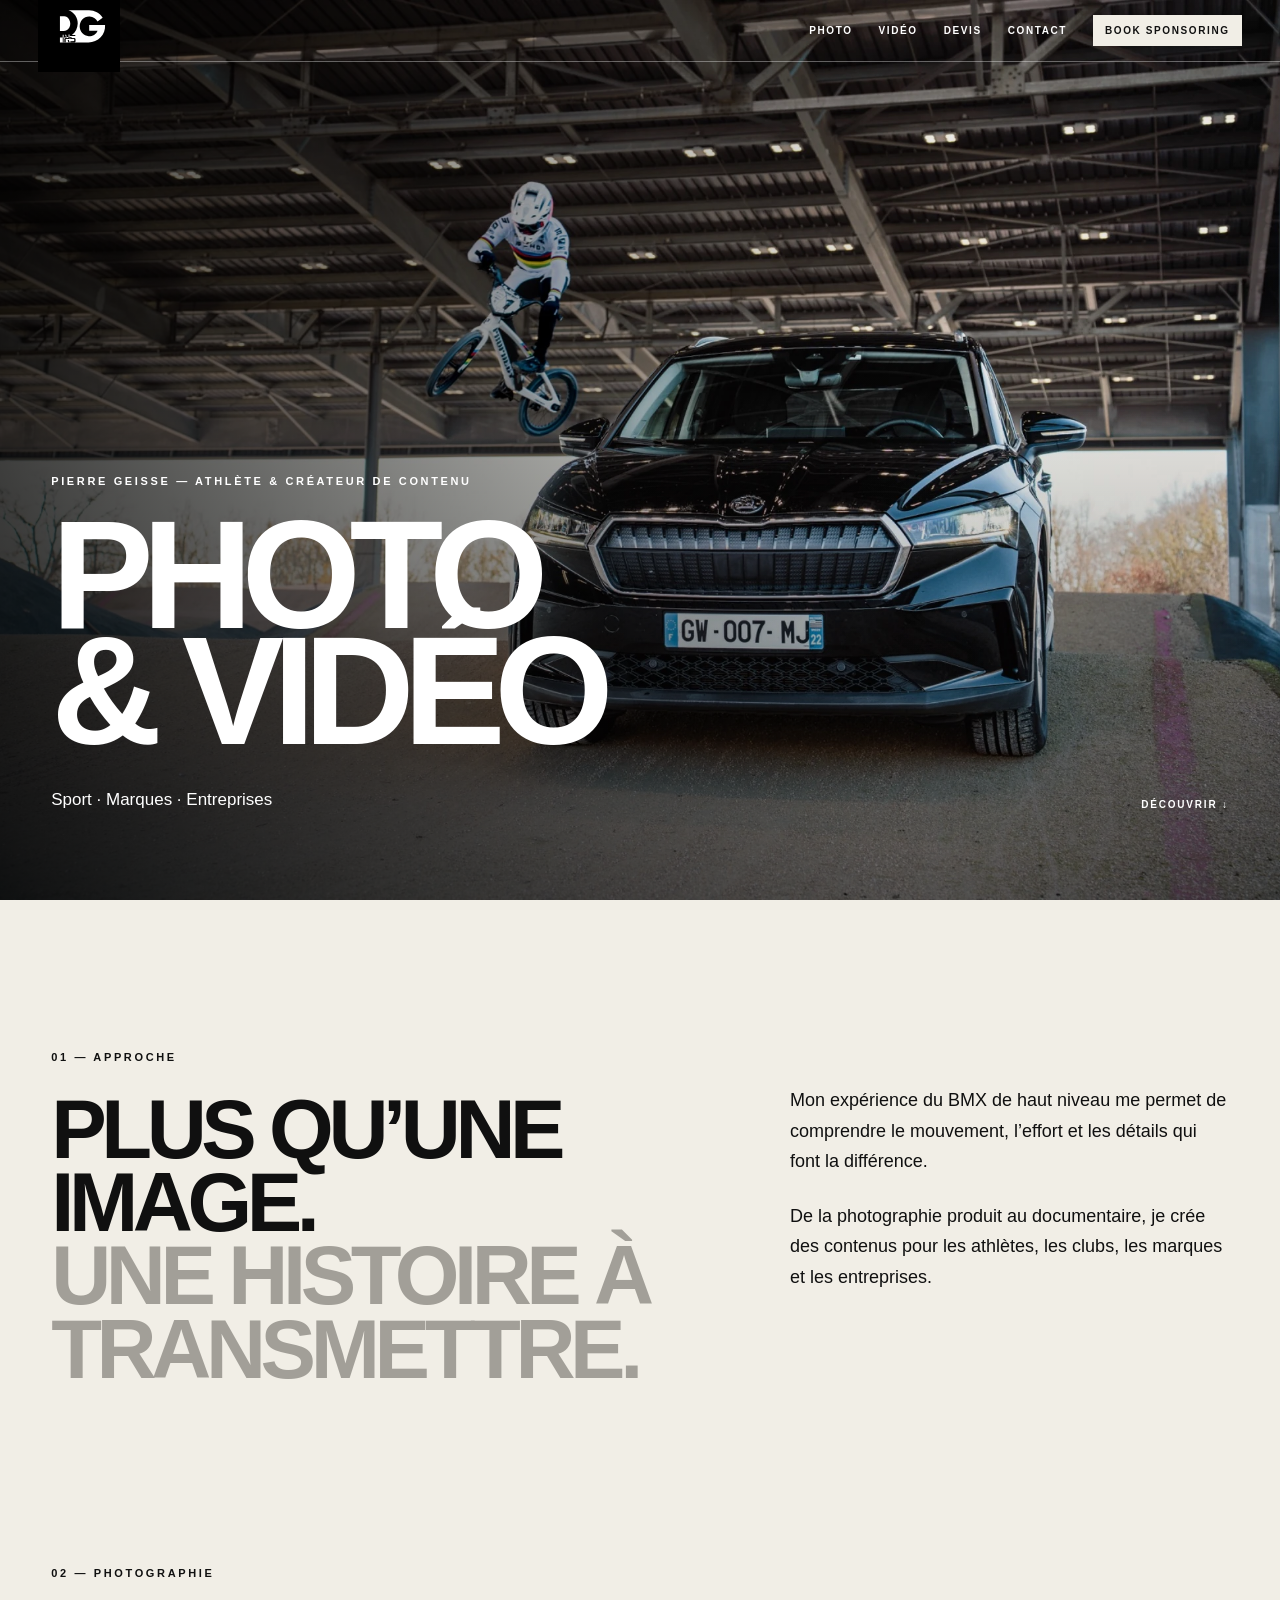
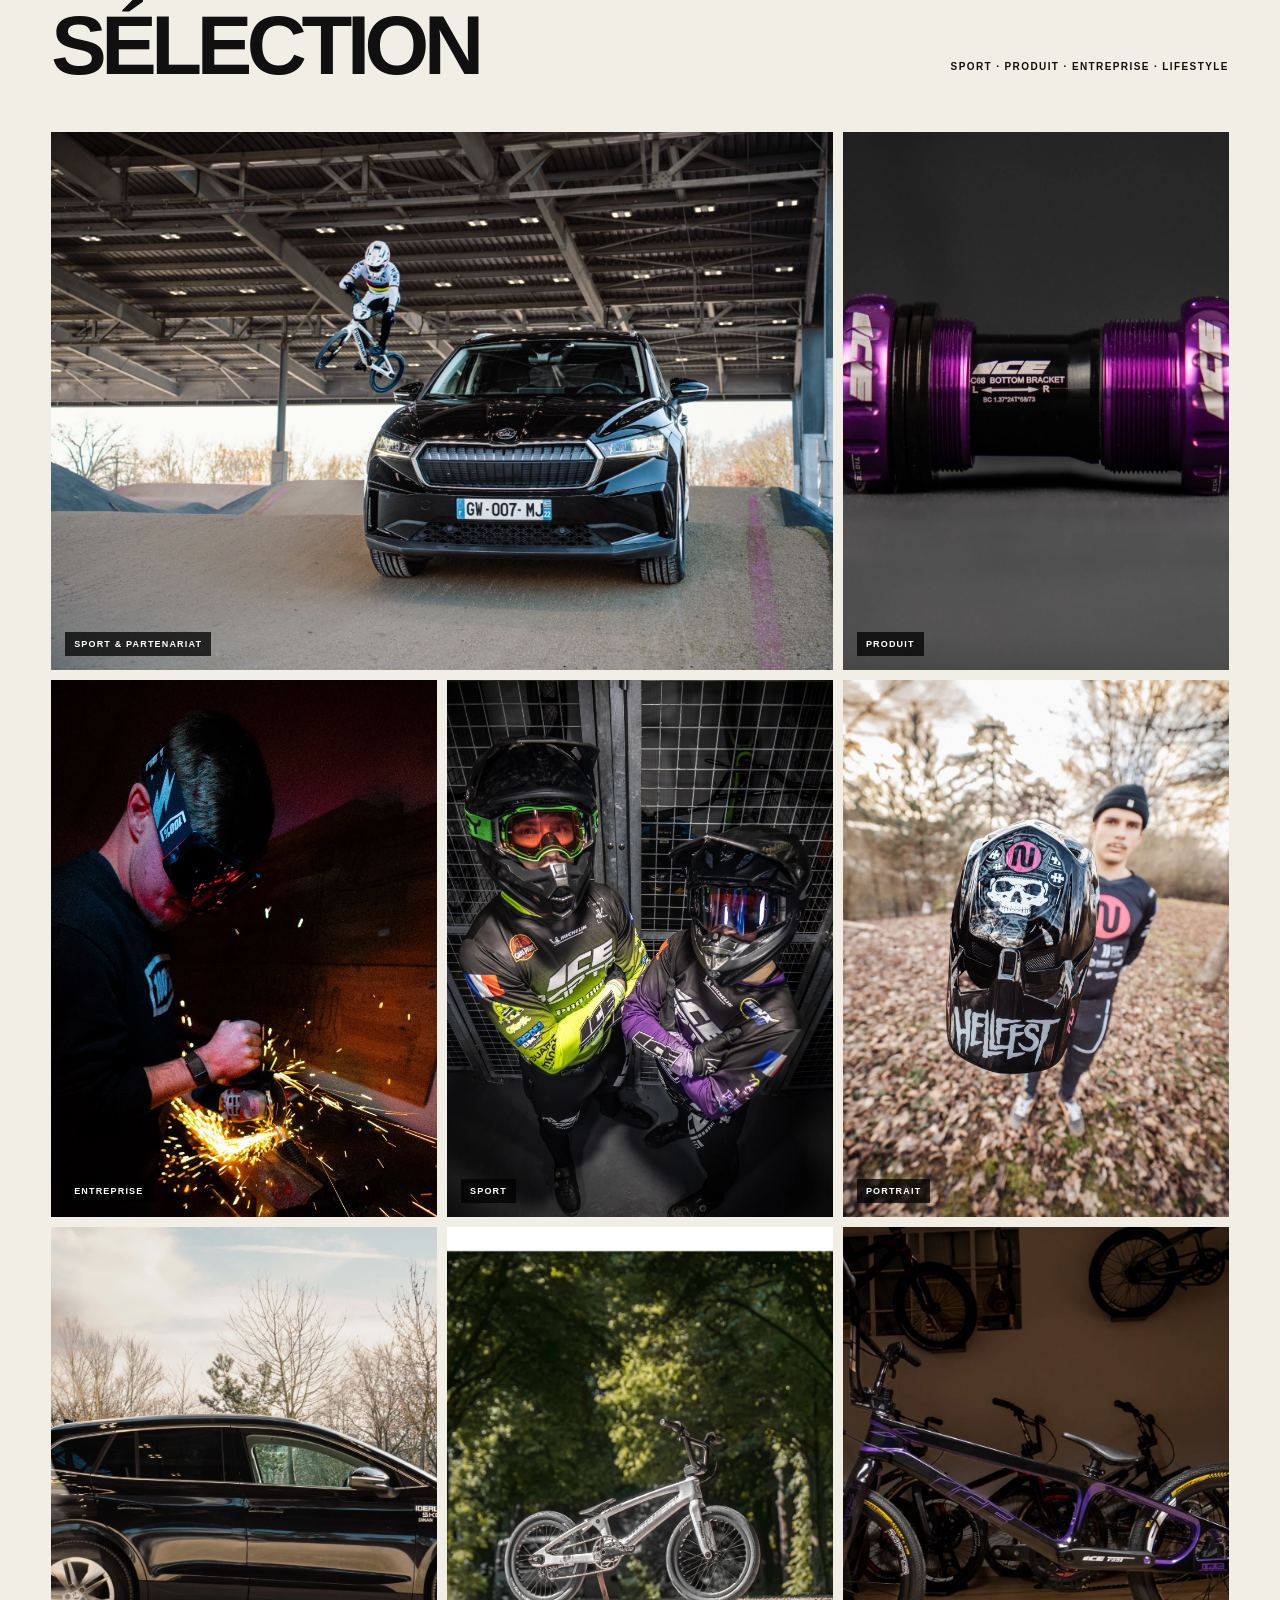
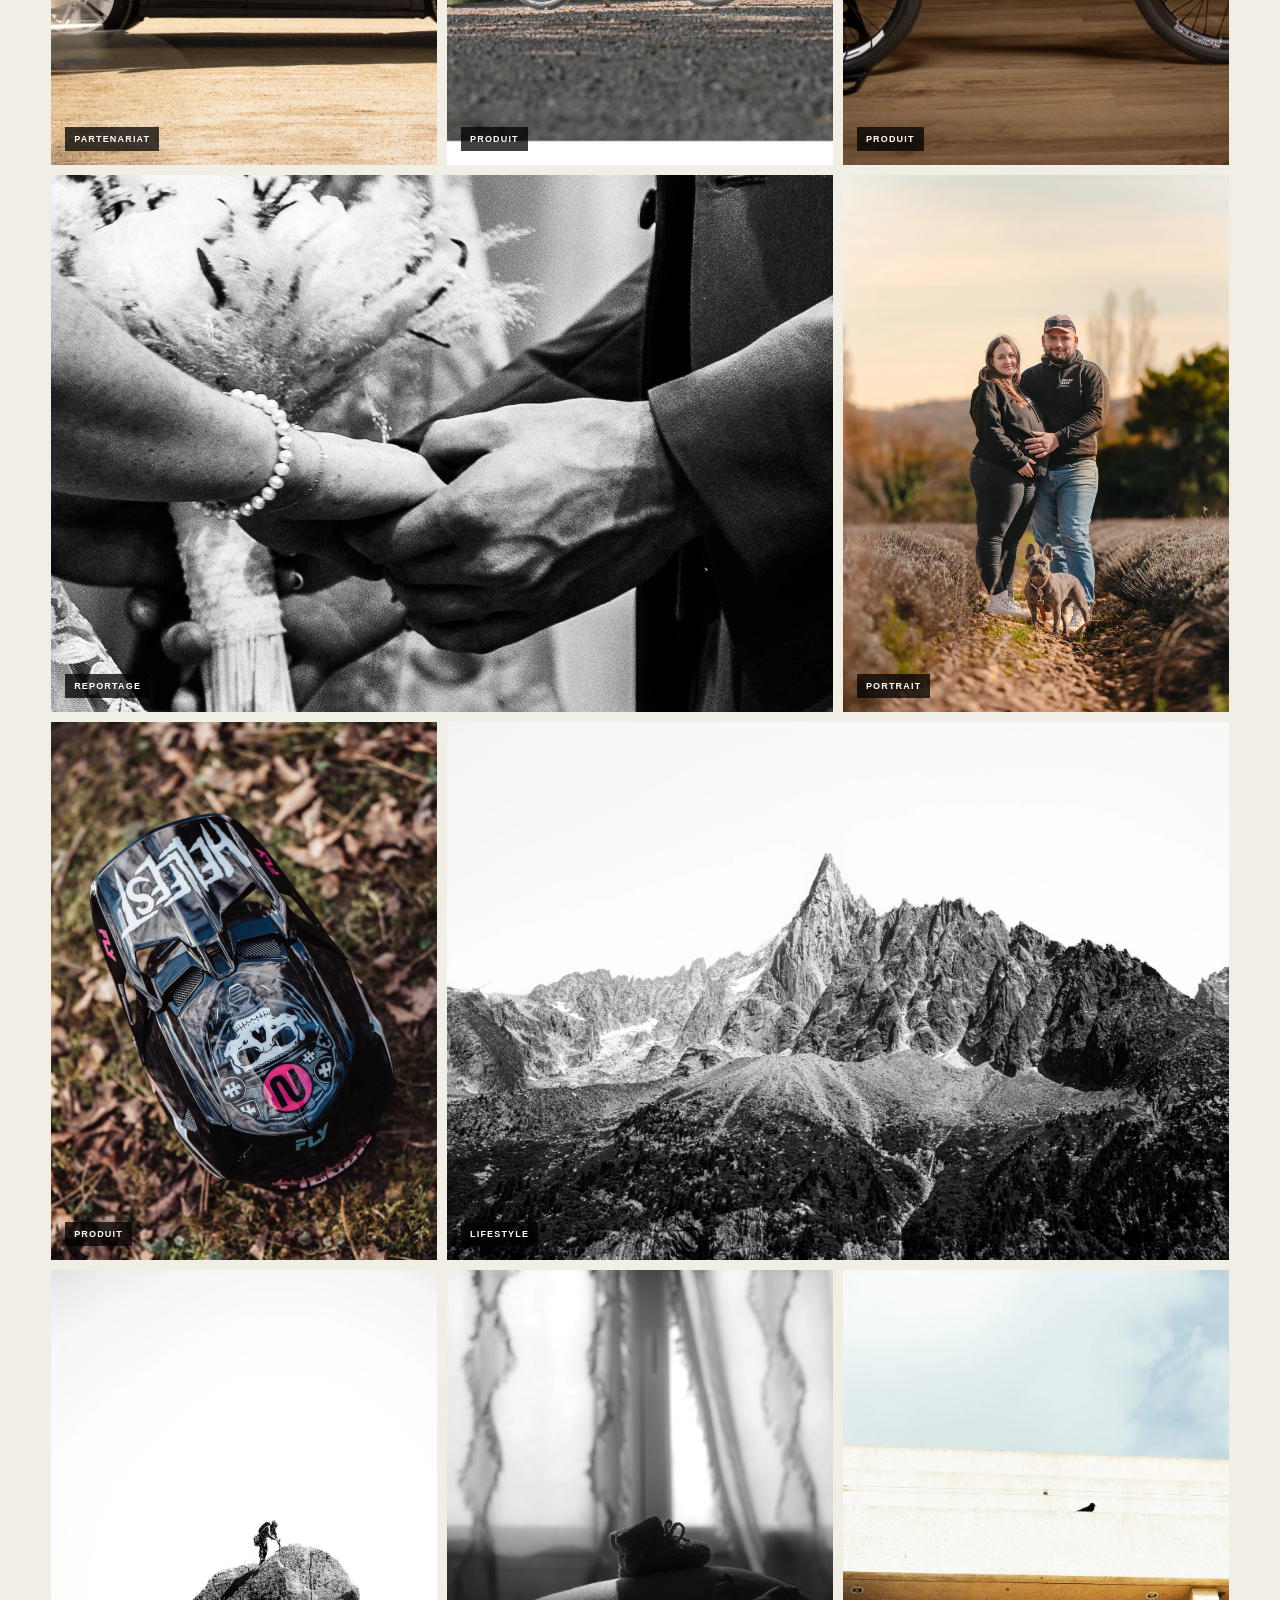
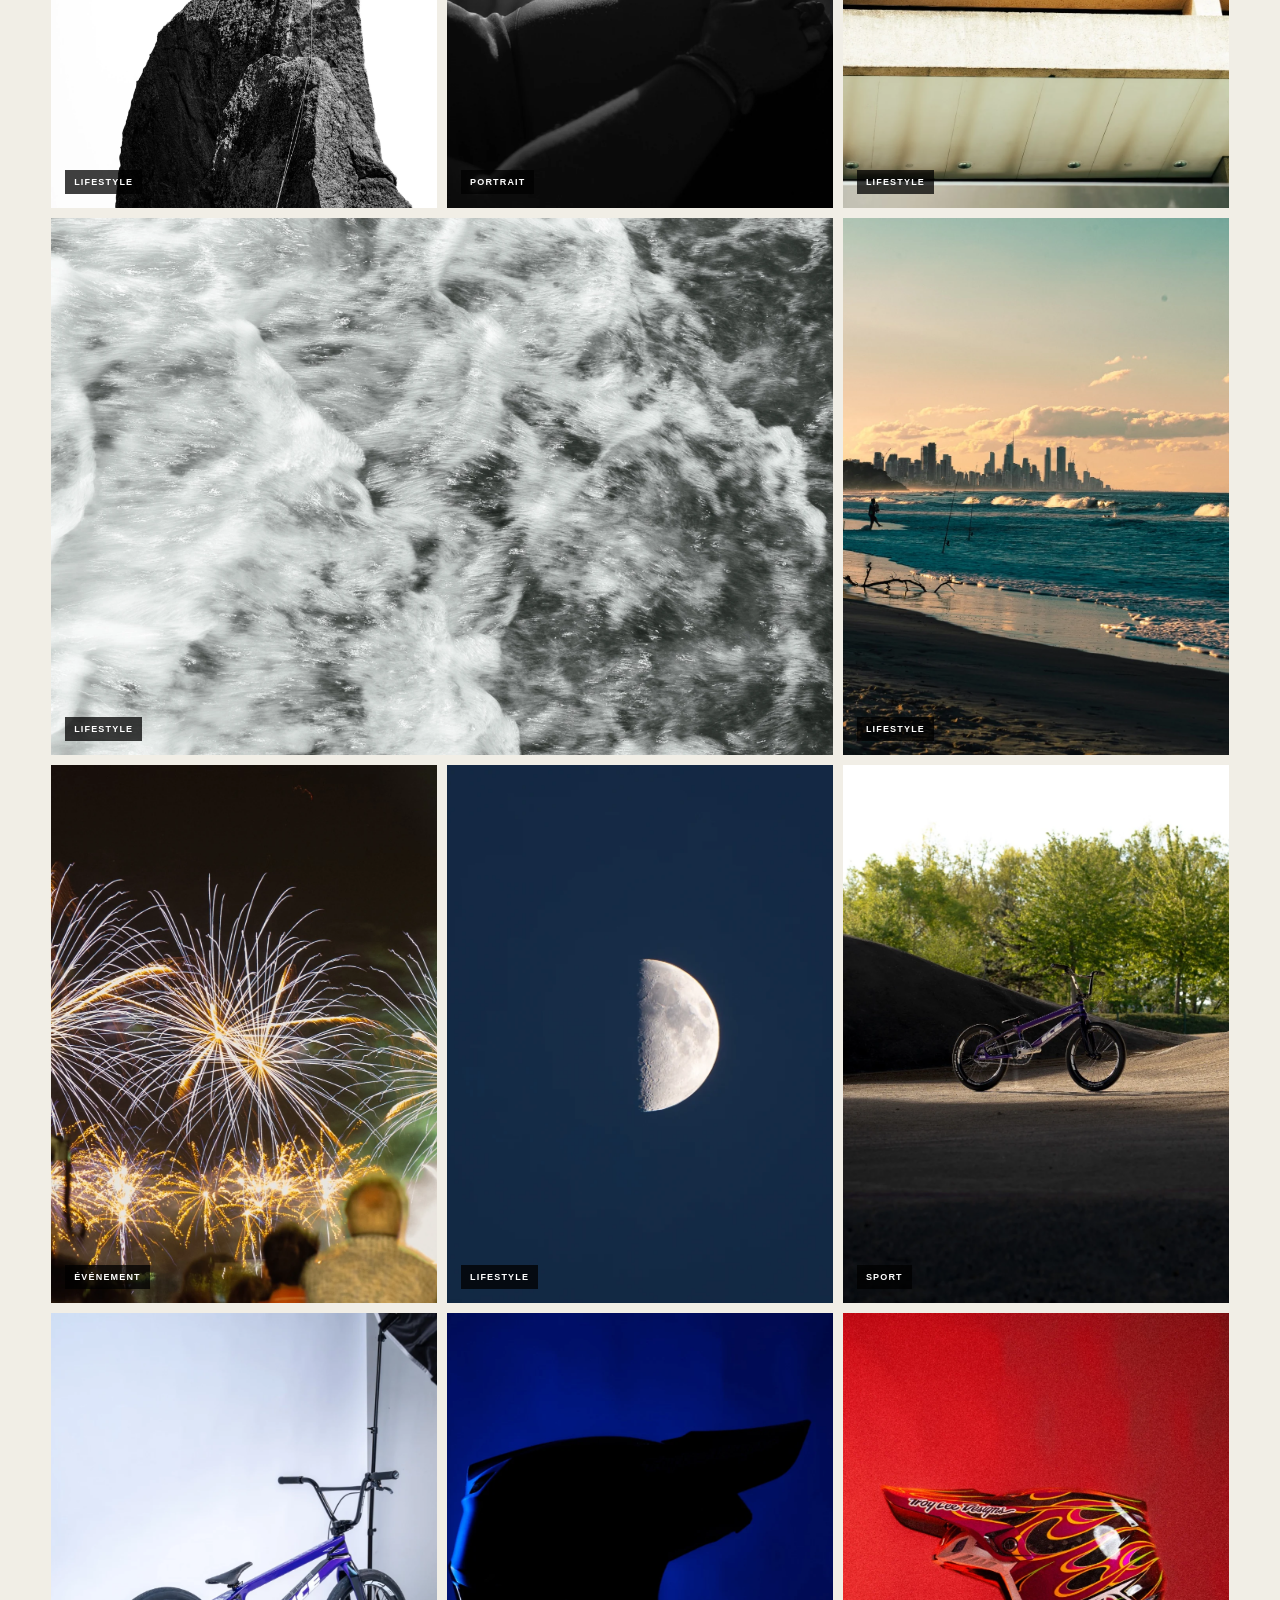
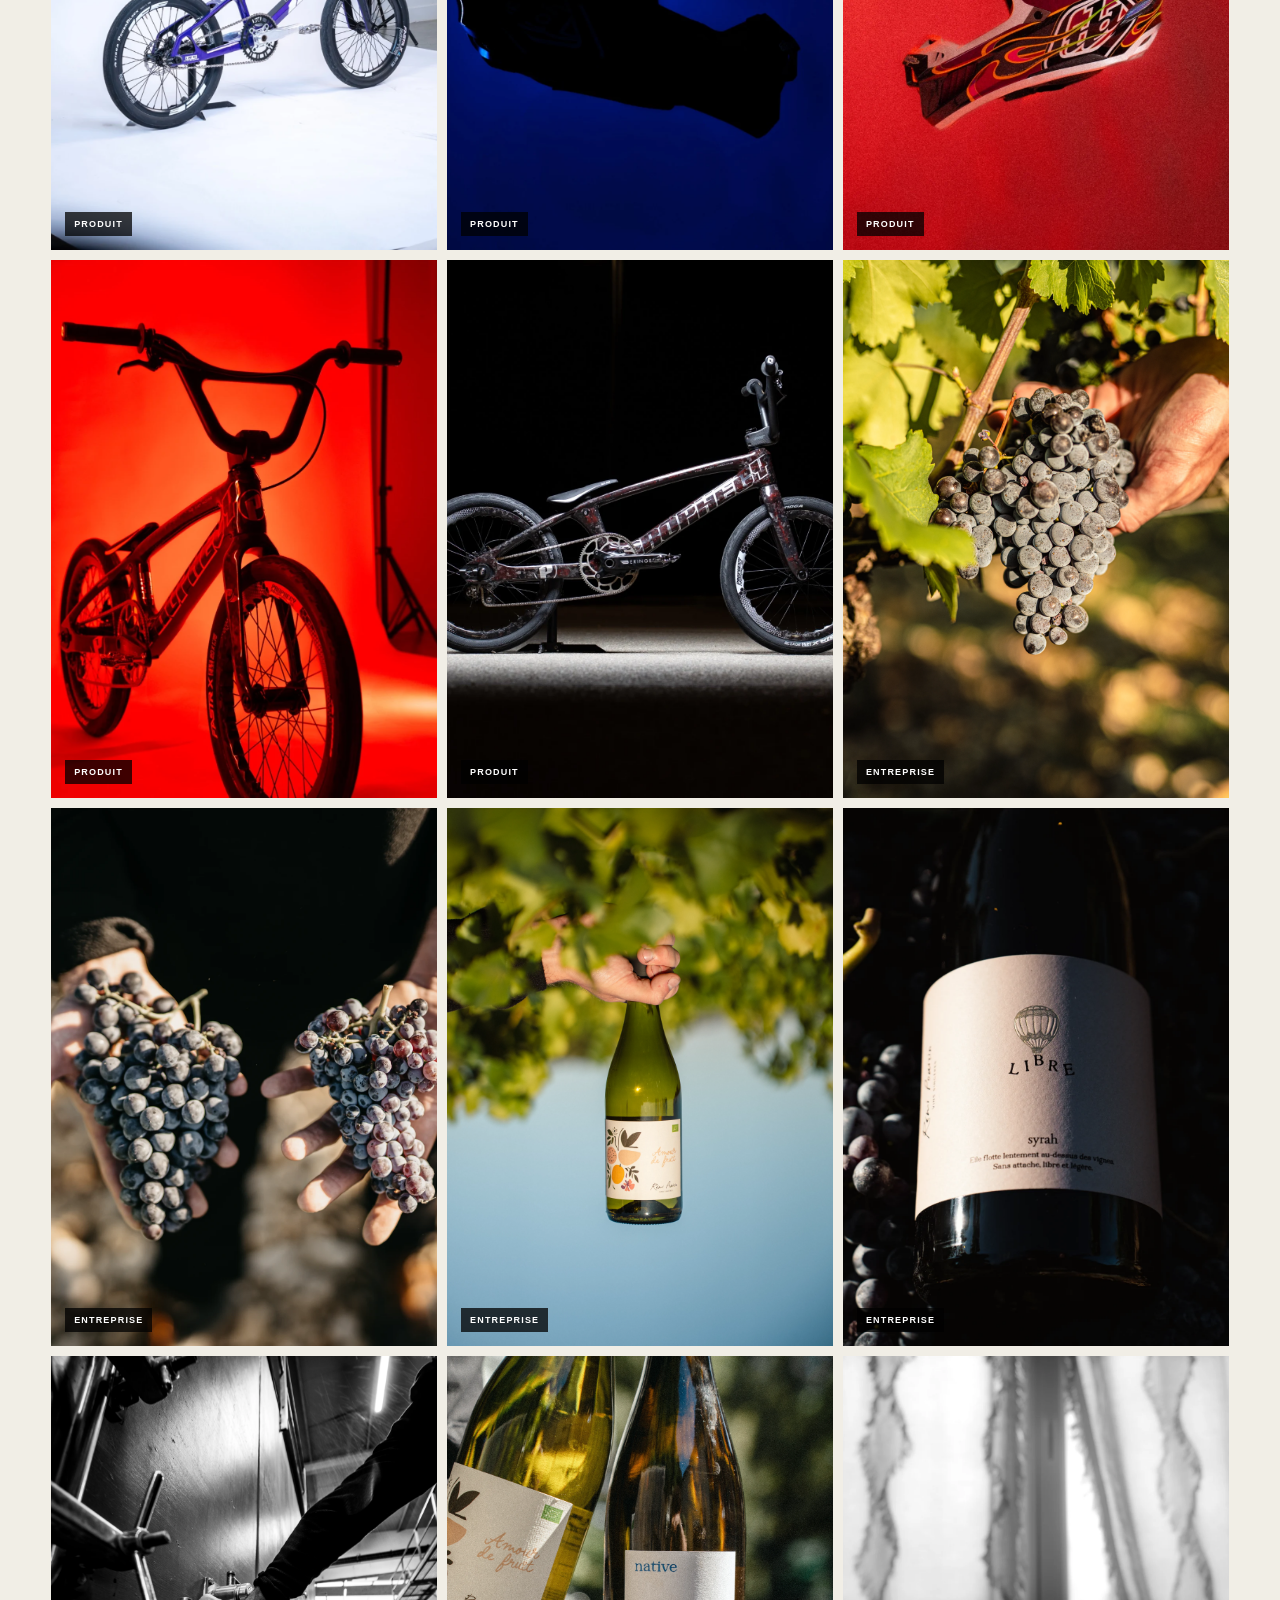
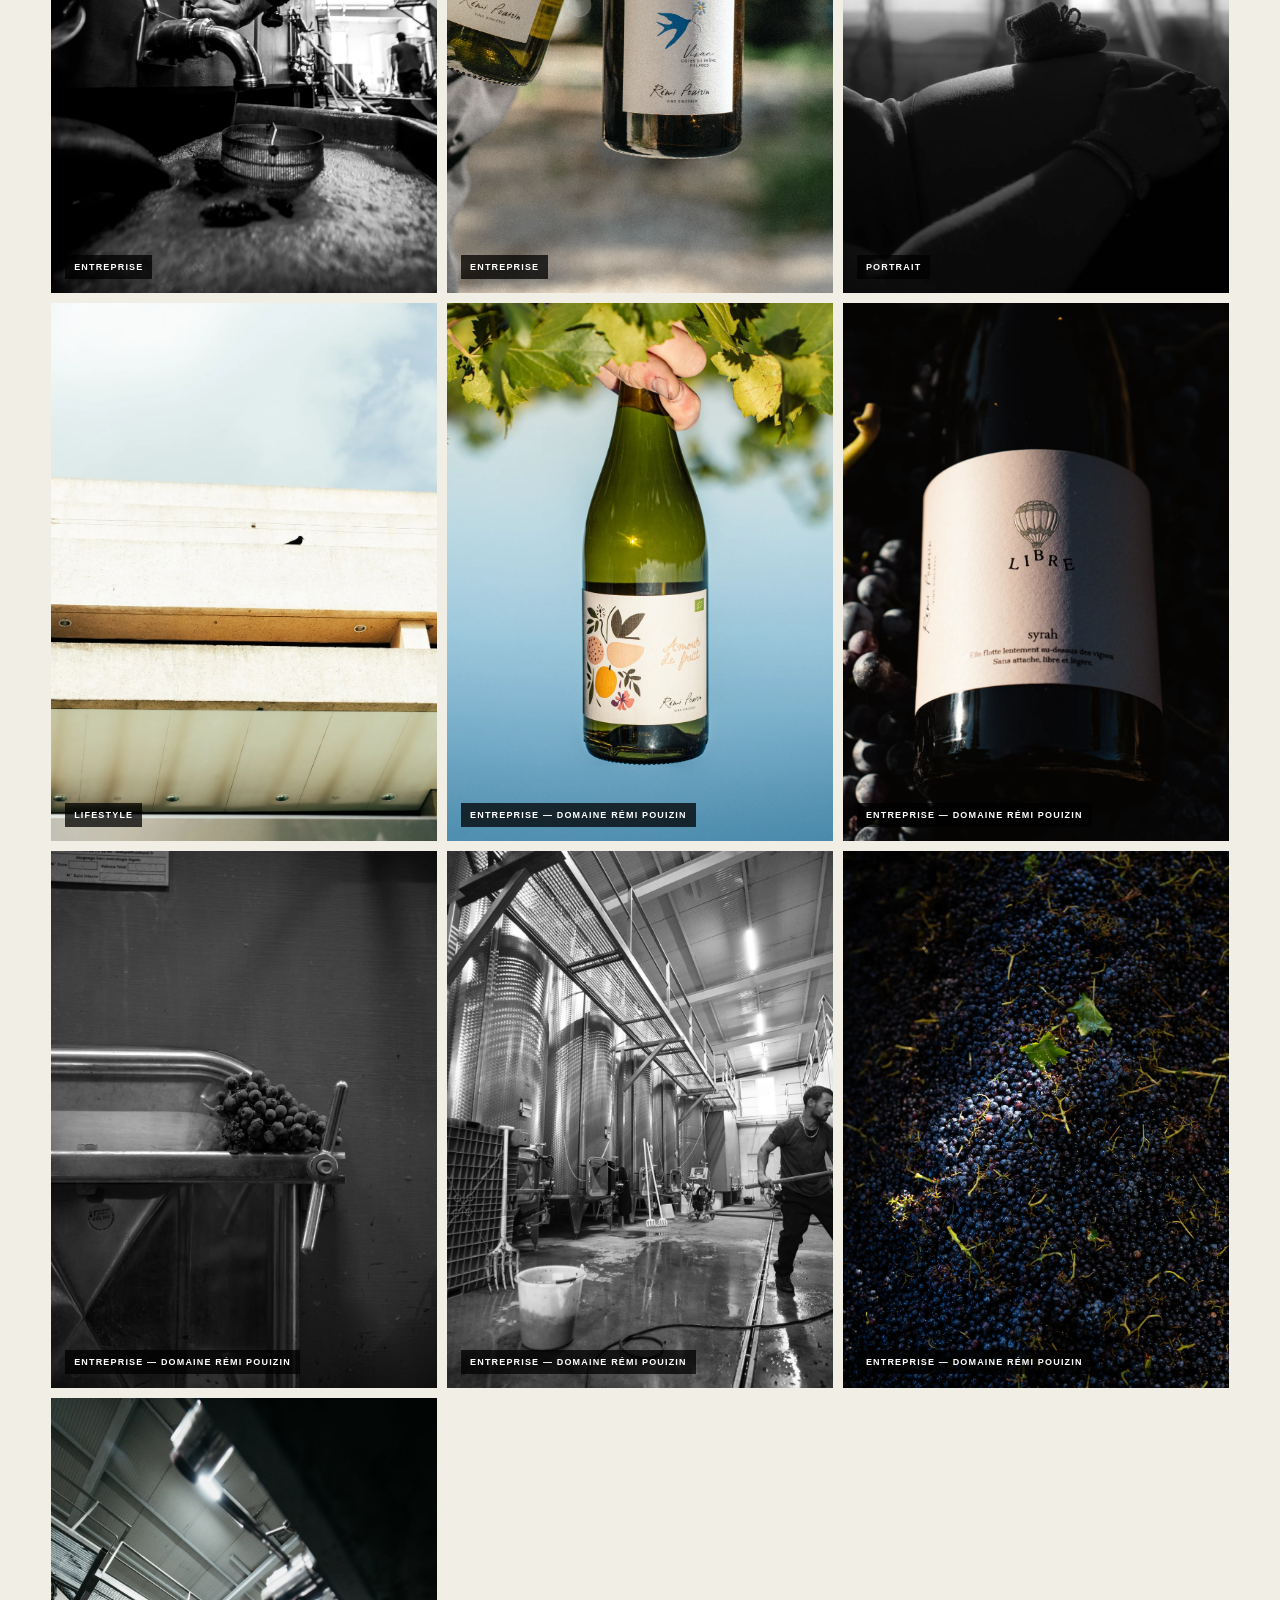
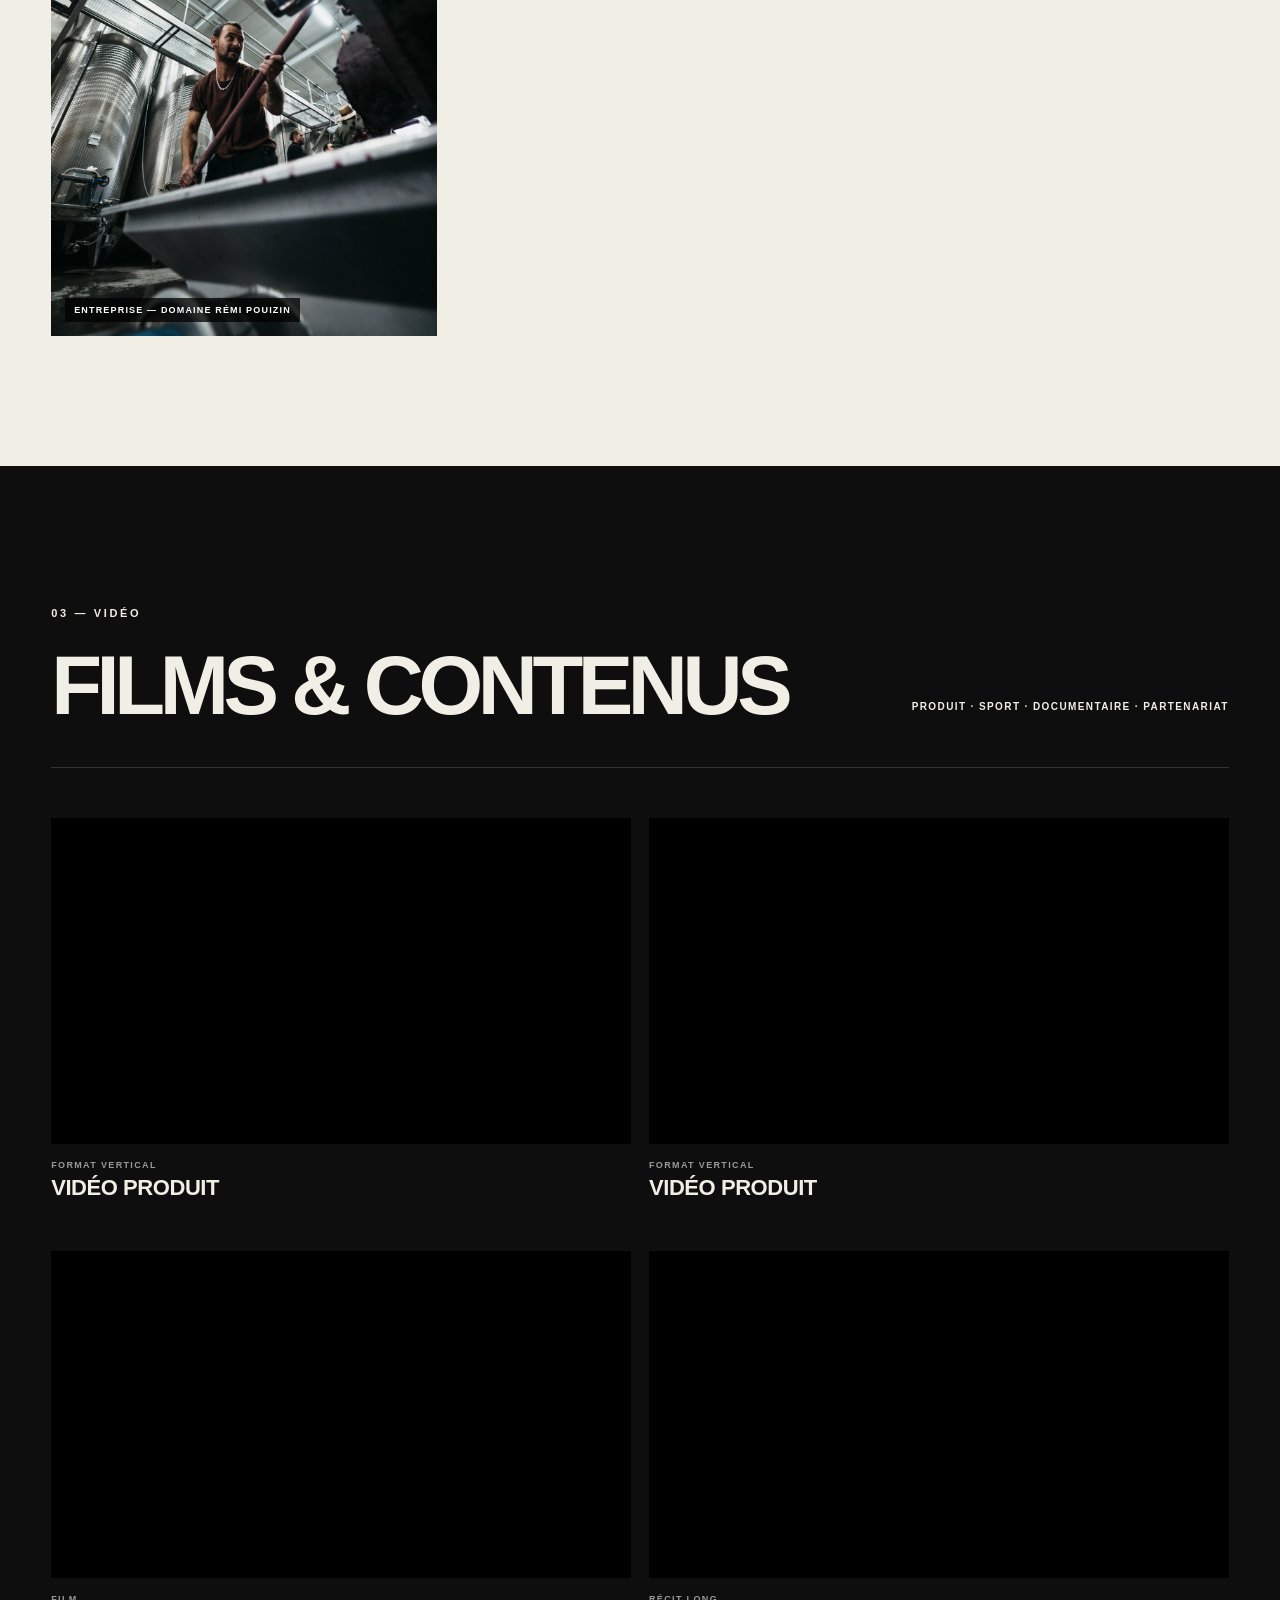
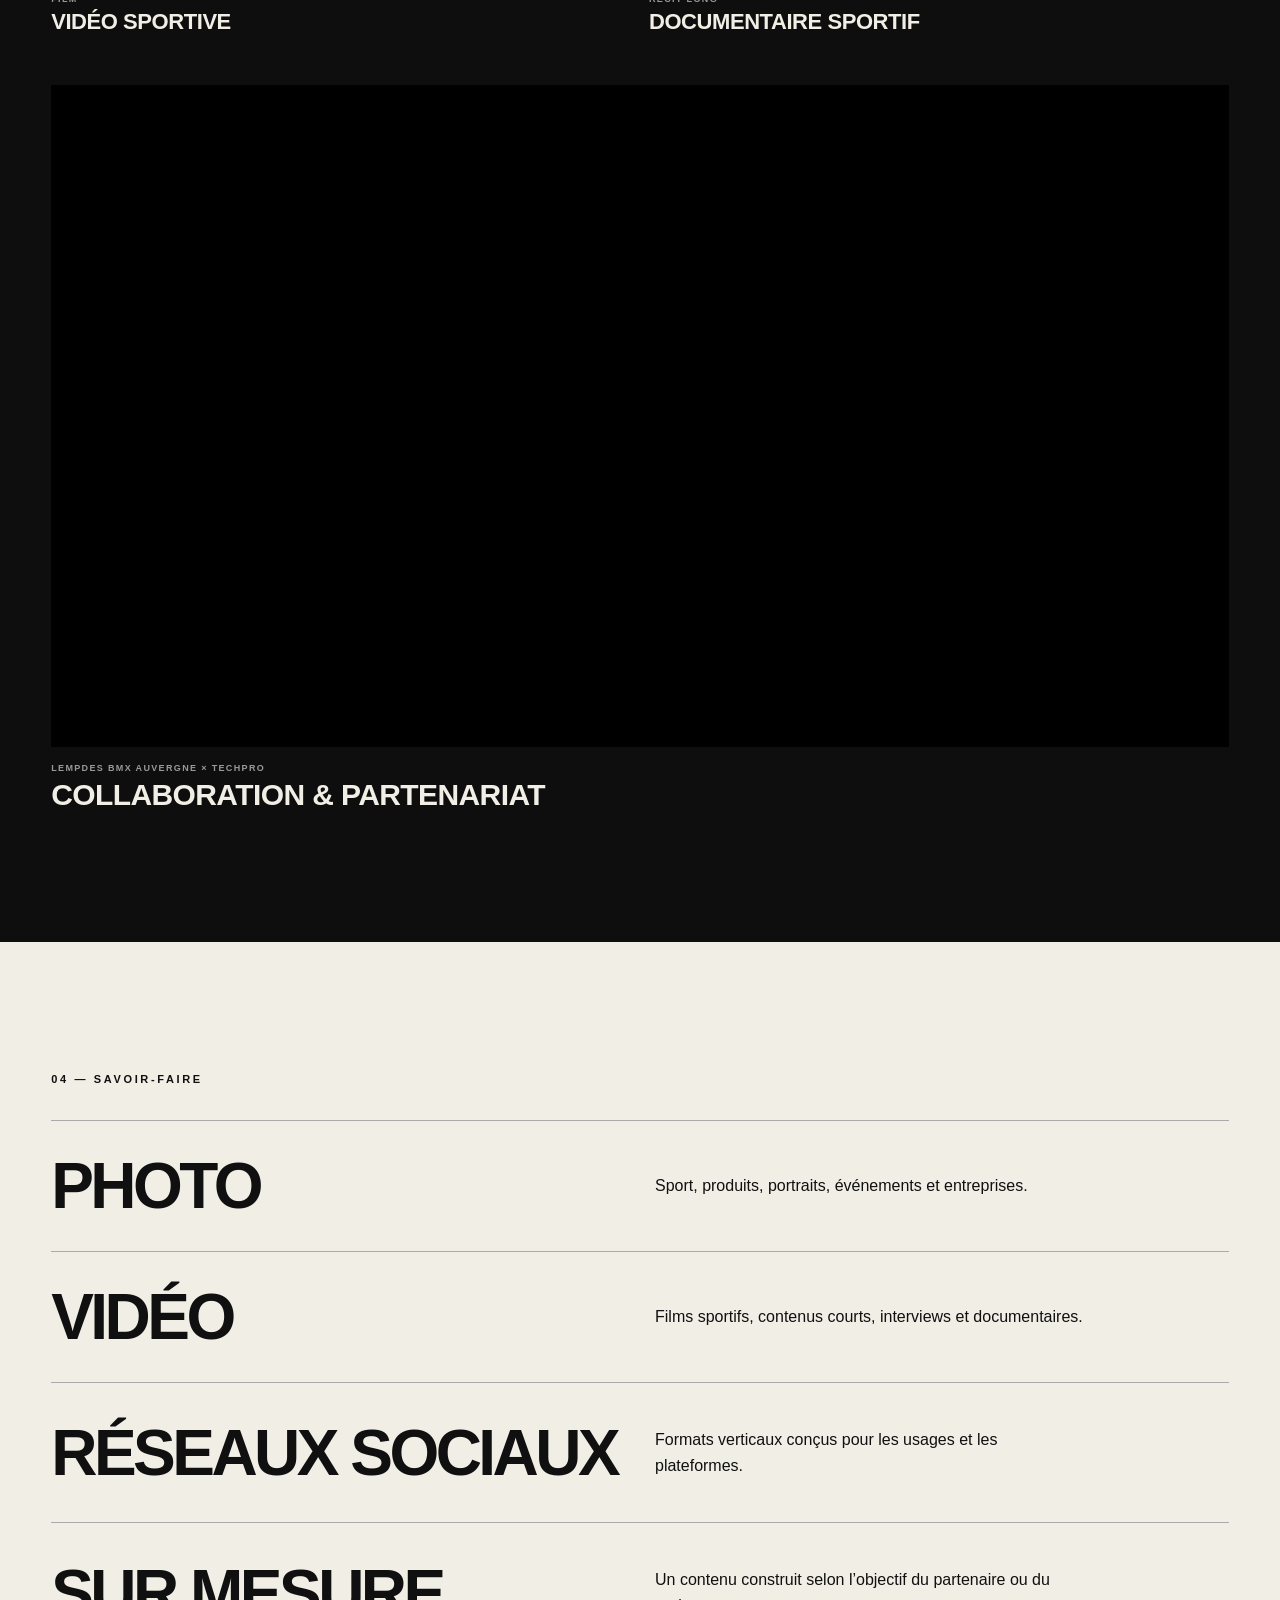
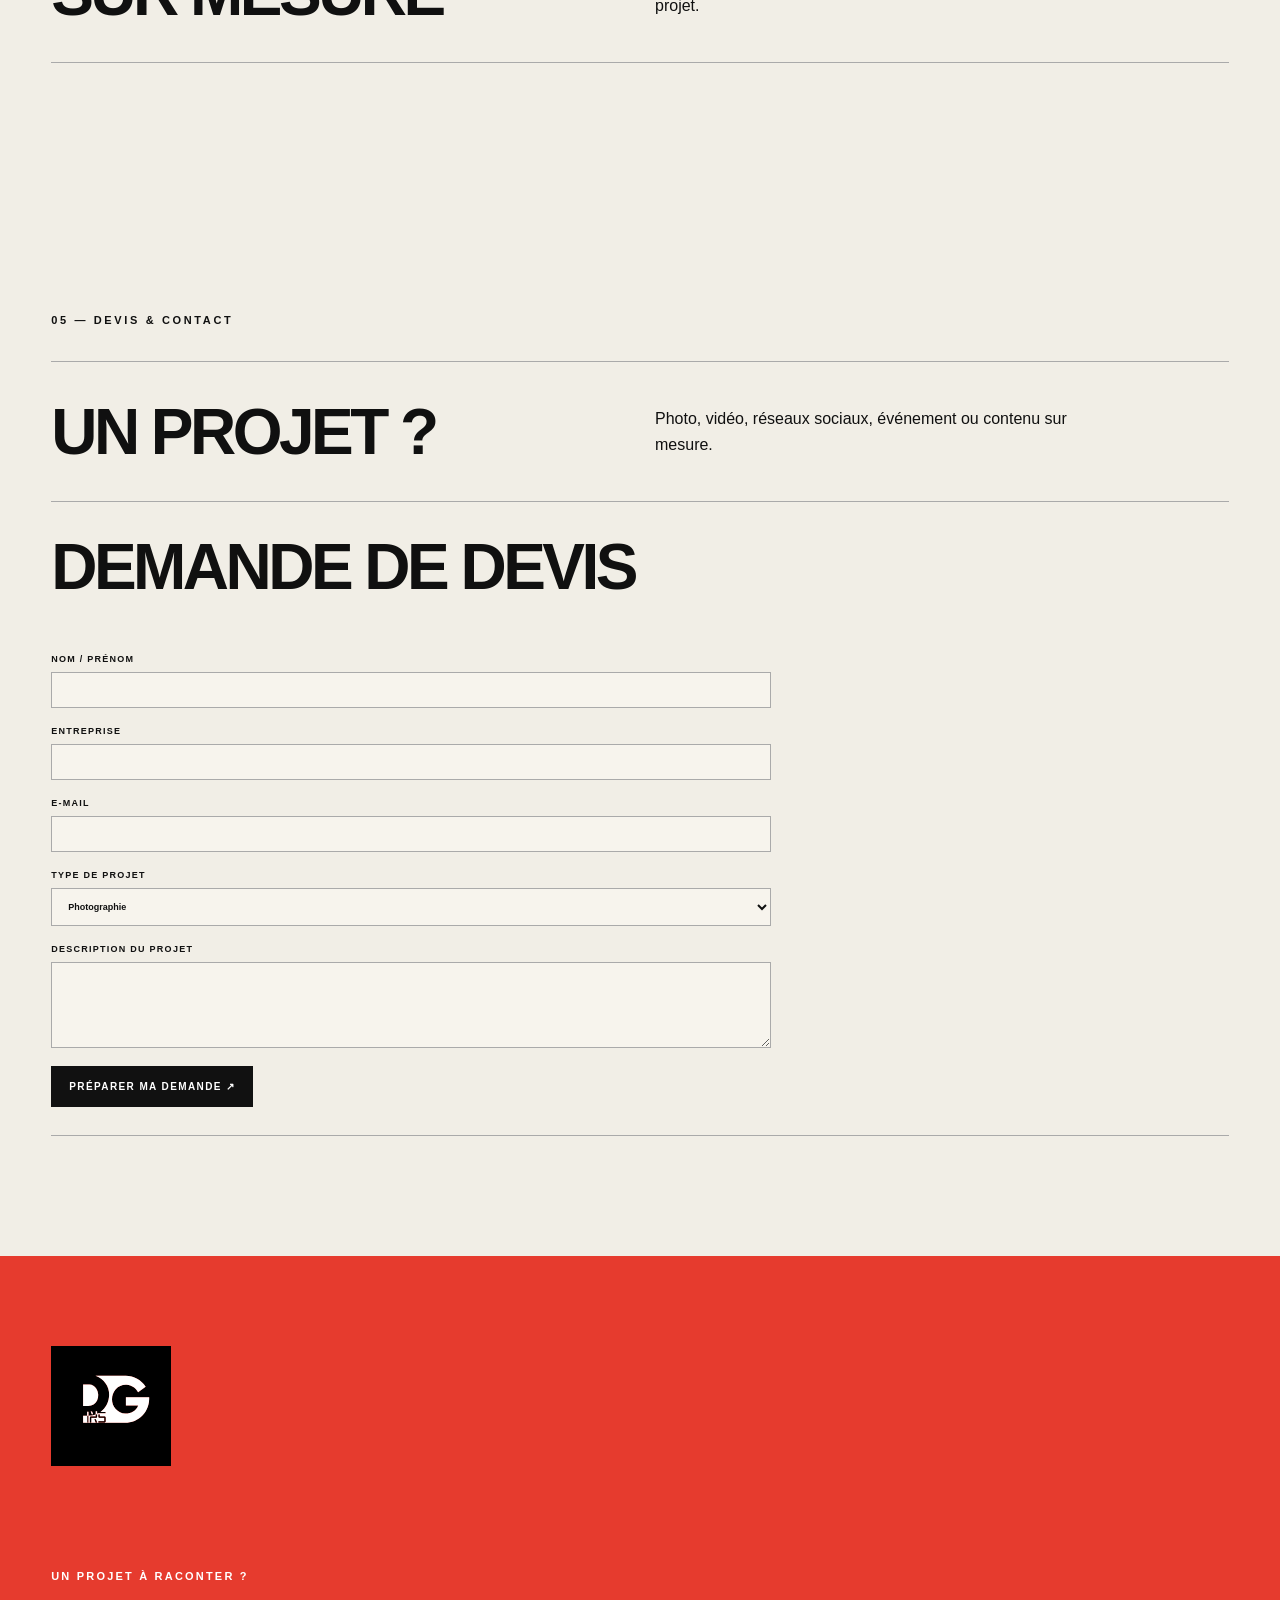
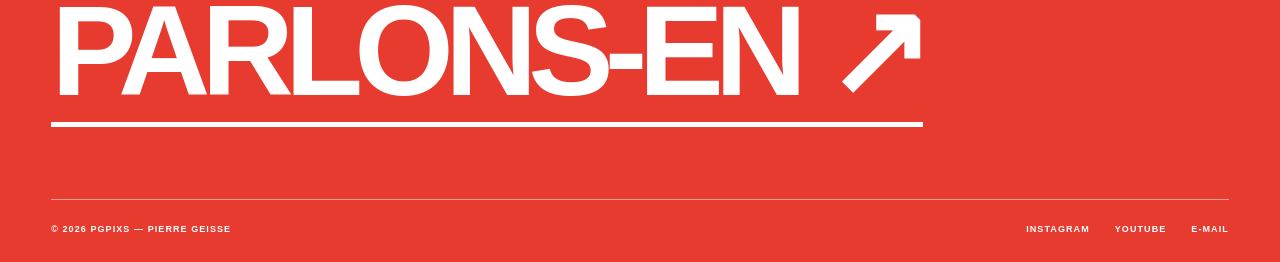
==== commit a9beefc3: "Add files via upload" ====
--- a/portfolio.html
+++ b/portfolio.html
@@ -10,7 +10,7 @@
 <body>
   <header class="topbar">
     <a class="logo" href="#top"><img src="pgpixs-logo.svg" alt="PGPIXS"></a>
-    <nav><a href="#photo">PHOTO</a><a href="#video">VIDÉO</a><a href="#contact">CONTACT</a><a class="back" href="index.html">BOOK SPONSORING</a></nav>
+    <nav><a href="#photo">PHOTO</a><a href="#video">VIDÉO</a><a href="#devis">DEVIS</a><a href="#contact">CONTACT</a><a class="back" href="index.html">BOOK SPONSORING</a></nav>
   </header>
 
   <main>
@@ -52,12 +52,28 @@
         <button data-label="Lifestyle"><img src="portfolio-images/dsc7280.webp" alt="Plage au coucher du soleil"></button>
         <button data-label="Événement"><img src="portfolio-images/dsc7367.webp" alt="Feu d'artifice"></button>
         <button data-label="Lifestyle"><img src="portfolio-images/dsc08139-detail.webp" alt="Demi-lune dans un ciel bleu"></button>
-        <button data-label="BMX · Produit"><img src="portfolio-images/new-bmx-01.webp" alt="BMX — nouvelle sélection PGPIXS"></button>
-        <button data-label="BMX · Produit"><img src="portfolio-images/new-bmx-02.webp" alt="BMX — nouvelle sélection PGPIXS"></button>
-        <button data-label="BMX · Studio"><img src="portfolio-images/new-bmx-03.webp" alt="BMX — photographie studio PGPIXS"></button>
-        <button data-label="BMX · Studio"><img src="portfolio-images/new-bmx-04.webp" alt="BMX — photographie studio PGPIXS"></button>
-        <button data-label="BMX · Détail"><img src="portfolio-images/new-bmx-05.webp" alt="BMX — détail produit PGPIXS"></button>
-        <button data-label="BMX · Produit"><img src="portfolio-images/new-bmx-06.webp" alt="BMX — photographie produit PGPIXS"></button>
+
+        <!-- PHOTOS AJOUTÉES EN V3 -->
+        <button data-label="Sport"><img src="portfolio-images/extra-01.webp" alt="Sport — photographie PGPIXS"></button>
+        <button data-label="Produit"><img src="portfolio-images/extra-02.webp" alt="Produit — photographie PGPIXS"></button>
+        <button data-label="Produit"><img src="portfolio-images/extra-03.webp" alt="Produit — photographie PGPIXS"></button>
+        <button data-label="Produit"><img src="portfolio-images/extra-04.webp" alt="Produit — photographie PGPIXS"></button>
+        <button data-label="Produit"><img src="portfolio-images/extra-05.webp" alt="Produit — photographie PGPIXS"></button>
+        <button data-label="Produit"><img src="portfolio-images/extra-06.webp" alt="Produit — photographie PGPIXS"></button>
+        <button data-label="Entreprise"><img src="portfolio-images/extra-07.webp" alt="Entreprise — photographie PGPIXS"></button>
+        <button data-label="Entreprise"><img src="portfolio-images/extra-08.webp" alt="Entreprise — photographie PGPIXS"></button>
+        <button data-label="Entreprise"><img src="portfolio-images/extra-09.webp" alt="Entreprise — photographie PGPIXS"></button>
+        <button data-label="Entreprise"><img src="portfolio-images/extra-10.webp" alt="Entreprise — photographie PGPIXS"></button>
+        <button data-label="Entreprise"><img src="portfolio-images/extra-11.webp" alt="Entreprise — photographie PGPIXS"></button>
+        <button data-label="Entreprise"><img src="portfolio-images/extra-12.webp" alt="Entreprise — photographie PGPIXS"></button>
+        <button data-label="Portrait"><img src="portfolio-images/extra-13.webp" alt="Portrait — photographie PGPIXS"></button>
+        <button data-label="Lifestyle"><img src="portfolio-images/extra-14.webp" alt="Lifestyle — photographie PGPIXS"></button>
+        <button data-label="Entreprise — Domaine Rémi Pouizin"><img src="portfolio-images/pouizin-01.webp" alt="Domaine Rémi Pouizin — photographie PGPIXS"></button>
+        <button data-label="Entreprise — Domaine Rémi Pouizin"><img src="portfolio-images/pouizin-02.webp" alt="Domaine Rémi Pouizin — photographie PGPIXS"></button>
+        <button data-label="Entreprise — Domaine Rémi Pouizin"><img src="portfolio-images/pouizin-03.webp" alt="Domaine Rémi Pouizin — photographie PGPIXS"></button>
+        <button data-label="Entreprise — Domaine Rémi Pouizin"><img src="portfolio-images/pouizin-04.webp" alt="Domaine Rémi Pouizin — photographie PGPIXS"></button>
+        <button data-label="Entreprise — Domaine Rémi Pouizin"><img src="portfolio-images/pouizin-05.webp" alt="Domaine Rémi Pouizin — photographie PGPIXS"></button>
+        <button data-label="Entreprise — Domaine Rémi Pouizin"><img src="portfolio-images/pouizin-06.webp" alt="Domaine Rémi Pouizin — photographie PGPIXS"></button>
       </div>
     </section>
 
@@ -79,6 +95,32 @@
       <div><h3>RÉSEAUX SOCIAUX</h3><p>Formats verticaux conçus pour les usages et les plateformes.</p></div>
       <div><h3>SUR MESURE</h3><p>Un contenu construit selon l’objectif du partenaire ou du projet.</p></div>
     </section>
+
+    <section class="services" id="devis">
+      <p class="kicker">05 — DEVIS & CONTACT</p>
+      <div><h3>UN PROJET ?</h3><p>Photo, vidéo, réseaux sociaux, événement ou contenu sur mesure.</p></div>
+      <div class="quote-box">
+        <h3>DEMANDE DE DEVIS</h3>
+        <form id="quoteForm">
+          <label>NOM / PRÉNOM<input id="qName" type="text" required></label>
+          <label>ENTREPRISE<input id="qCompany" type="text"></label>
+          <label>E-MAIL<input id="qEmail" type="email" required></label>
+          <label>TYPE DE PROJET
+            <select id="qType">
+              <option>Photographie</option>
+              <option>Vidéo</option>
+              <option>Photo + vidéo</option>
+              <option>Réseaux sociaux</option>
+              <option>Événement</option>
+              <option>Autre</option>
+            </select>
+          </label>
+          <label>DESCRIPTION DU PROJET<textarea id="qMessage" rows="6" required></textarea></label>
+          <button type="submit">PRÉPARER MA DEMANDE ↗</button>
+        </form>
+      </div>
+    </section>
+
   </main>
 
   <footer id="contact">
@@ -93,6 +135,17 @@
     document.querySelectorAll('.gallery button').forEach(button=>button.addEventListener('click',()=>{full.src=button.querySelector('img').src;full.alt=button.querySelector('img').alt;label.textContent=button.dataset.label;lightbox.classList.add('open');lightbox.setAttribute('aria-hidden','false');document.body.style.overflow='hidden'}));
     const close=()=>{lightbox.classList.remove('open');lightbox.setAttribute('aria-hidden','true');document.body.style.overflow=''};
     lightbox.addEventListener('click',close);document.addEventListener('keydown',e=>{if(e.key==='Escape')close()});
+    const quoteForm=document.getElementById('quoteForm');
+    if(quoteForm){quoteForm.addEventListener('submit',e=>{
+      e.preventDefault();
+      const v=id=>document.getElementById(id).value.trim();
+      const subject=`Demande de devis — ${v('qCompany') || v('qName')} — ${v('qType')}`;
+      const body=['Bonjour Pierre,','','Je souhaite vous contacter pour une demande de devis.','',
+      `Nom / Prénom : ${v('qName')}`,`Entreprise : ${v('qCompany') || 'Non renseignée'}`,
+      `E-mail : ${v('qEmail')}`,`Type de projet : ${v('qType')}`,'',
+      'Description du projet :',v('qMessage')].join('\n');
+      location.href='mailto:piloubmx@icloud.com?subject='+encodeURIComponent(subject)+'&body='+encodeURIComponent(body);
+    });}
   </script>
 </body>
 </html>
--- a/portfolio.css
+++ b/portfolio.css
@@ -1,3 +1,10 @@
 *{box-sizing:border-box}html{scroll-behavior:smooth}body{margin:0;background:#f1eee6;color:#101010;font-family:Arial,Helvetica,sans-serif}a{color:inherit;text-decoration:none}.topbar{position:absolute;z-index:10;top:0;left:0;right:0;height:62px;display:flex;align-items:center;justify-content:space-between;padding:0 3vw;color:#fff;border-bottom:1px solid rgba(255,255,255,.35)}.logo img{display:block;width:82px}.topbar nav{display:flex;align-items:center;gap:26px}.topbar nav a{font-size:10px;font-weight:700;letter-spacing:.16em}.topbar .back{background:#f1eee6;color:#111;padding:10px 12px}.hero{height:100svh;min-height:650px;position:relative;display:flex;align-items:flex-end;overflow:hidden;color:#fff}.hero>img{position:absolute;inset:0;width:100%;height:100%;object-fit:cover;object-position:center 45%}.shade{position:absolute;inset:0;background:linear-gradient(90deg,rgba(0,0,0,.74),rgba(0,0,0,.08) 70%),linear-gradient(0deg,rgba(0,0,0,.45),transparent 55%)}.hero-copy{position:relative;z-index:2;padding:0 4vw 10vh}.hero-copy p,.kicker{font-size:11px;font-weight:700;letter-spacing:.24em}.hero h1{font-size:clamp(75px,12vw,180px);font-weight:900;letter-spacing:-.075em;line-height:.76;margin:30px 0 40px}.hero-copy span{font-size:17px}.discover{position:absolute;z-index:2;right:4vw;bottom:10vh;font-size:10px;font-weight:700;letter-spacing:.18em}.intro{padding:140px 4vw;display:grid;grid-template-columns:1.45fr 1fr;gap:8vw}.intro h2,.section-title h2{font-size:clamp(48px,6.5vw,100px);line-height:.88;letter-spacing:-.065em;margin:30px 0 0}.intro h2 em{font-style:normal;color:#a29f98}.intro-text{padding-top:45px}.intro-text p{font-size:18px;line-height:1.7;margin:0 0 24px}.photo-section{padding:30px 4vw 130px}.section-title{display:flex;align-items:flex-end;justify-content:space-between;margin-bottom:50px}.section-title>p{font-size:10px;font-weight:700;letter-spacing:.14em}.gallery{display:grid;grid-template-columns:repeat(12,1fr);grid-auto-flow:dense;gap:10px}.gallery button{grid-column:span 4;height:42vw;position:relative;padding:0;border:0;background:#ccc;overflow:hidden;cursor:zoom-in}.gallery button:nth-child(1),.gallery button:nth-child(8),.gallery button:nth-child(12),.gallery button:nth-child(16){grid-column:span 8}.gallery img{width:100%;height:100%;object-fit:cover;display:block;transition:transform .55s}.gallery button:hover img{transform:scale(1.035)}.gallery button:after{content:attr(data-label);position:absolute;left:14px;bottom:14px;padding:7px 9px;background:rgba(0,0,0,.75);color:#fff;font-size:9px;font-weight:700;letter-spacing:.13em;text-transform:uppercase}.video-section{padding:130px 4vw;background:#0e0e0e;color:#f1eee6}.video-section .section-title{border-bottom:1px solid #333;padding-bottom:45px}.video-grid{display:grid;grid-template-columns:repeat(2,1fr);gap:50px 18px}.video-grid article{min-width:0}.frame{position:relative;aspect-ratio:16/9;background:#000}.short .frame{aspect-ratio:16/9}.frame iframe{position:absolute;inset:0;width:100%;height:100%;border:0}.video-grid article>p{margin:16px 0 5px;color:#999;font-size:9px;font-weight:700;letter-spacing:.15em}.video-grid h3{font-size:22px;margin:0;letter-spacing:-.02em}.video-grid .wide{grid-column:1/-1}.video-grid .wide h3{font-size:30px}.services{padding:120px 4vw}.services>.kicker{margin-bottom:35px}.services>div{border-top:1px solid #aaa;padding:28px 0;display:grid;grid-template-columns:1fr 1fr;gap:30px;align-items:center}.services>div:last-child{border-bottom:1px solid #aaa}.services h3{font-size:clamp(34px,5vw,72px);letter-spacing:-.055em;margin:0}.services div p{font-size:16px;line-height:1.6;max-width:430px}footer{background:#e63b2e;color:#fff;padding:90px 4vw 28px}footer>img{width:120px}footer>div{margin:100px 0 90px}footer>div p{font-size:11px;font-weight:700;letter-spacing:.2em}footer>div a{font-size:clamp(62px,10vw,150px);line-height:.9;font-weight:900;letter-spacing:-.07em;border-bottom:5px solid #fff}footer nav{display:flex;gap:25px;border-top:1px solid rgba(255,255,255,.5);padding-top:24px;font-size:9px;font-weight:700;letter-spacing:.12em}footer nav span{margin-right:auto}.lightbox{display:none;position:fixed;z-index:100;inset:0;background:rgba(0,0,0,.95);align-items:center;justify-content:center;padding:4vw;color:#fff}.lightbox.open{display:flex}.lightbox img{max-width:92vw;max-height:88vh;object-fit:contain}.lightbox button{position:absolute;right:22px;top:20px;width:48px;height:48px;border:1px solid #666;background:#111;color:#fff;font-size:30px;cursor:pointer}.lightbox span{position:absolute;bottom:18px;font-size:9px;letter-spacing:.16em;text-transform:uppercase}
 @media(max-width:720px){.topbar{height:55px;padding:0 14px}.logo img{width:65px}.topbar nav a:not(.back){display:none}.topbar .back{font-size:8px;padding:8px}.hero{min-height:590px}.hero-copy{padding:0 20px 12vh}.hero h1{font-size:21vw}.discover{display:none}.intro{padding:90px 20px;grid-template-columns:1fr;gap:25px}.intro-text{padding:0}.photo-section,.video-section,.services{padding:80px 20px}.section-title{align-items:flex-start;flex-direction:column;gap:18px}.section-title h2{font-size:50px}.gallery{grid-template-columns:1fr 1fr;gap:6px}.gallery button,.gallery button:nth-child(1),.gallery button:nth-child(8),.gallery button:nth-child(12),.gallery button:nth-child(16){grid-column:span 1;height:66vw}.gallery button:nth-child(1),.gallery button:nth-child(8),.gallery button:nth-child(16){grid-column:1/-1}.video-grid{grid-template-columns:1fr;gap:42px}.video-grid .wide{grid-column:auto}.video-grid .wide h3{font-size:22px}.services>div{grid-template-columns:1fr;gap:4px}.services div p{margin:0}footer{padding:70px 20px 25px}footer>div{margin:70px 0}footer>div a{font-size:18vw;border-width:3px}footer nav{flex-wrap:wrap}footer nav span{width:100%;margin:0}.lightbox{padding:55px 10px}}
 @media(prefers-reduced-motion:reduce){html{scroll-behavior:auto}.gallery img{transition:none}}
+
+.quote-box{grid-template-columns:1fr!important;align-items:start!important}
+.quote-box h3{margin-bottom:20px}
+#quoteForm{max-width:720px}
+#quoteForm label{display:flex;flex-direction:column;gap:8px;margin:0 0 18px;font-size:9px;font-weight:700;letter-spacing:.14em}
+#quoteForm input,#quoteForm select,#quoteForm textarea{width:100%;padding:12px;border:1px solid #aaa;background:#f7f4ed;color:#111;font:inherit}
+#quoteForm button{border:0;background:#111;color:#fff;padding:15px 18px;font-size:10px;font-weight:700;letter-spacing:.14em;cursor:pointer}
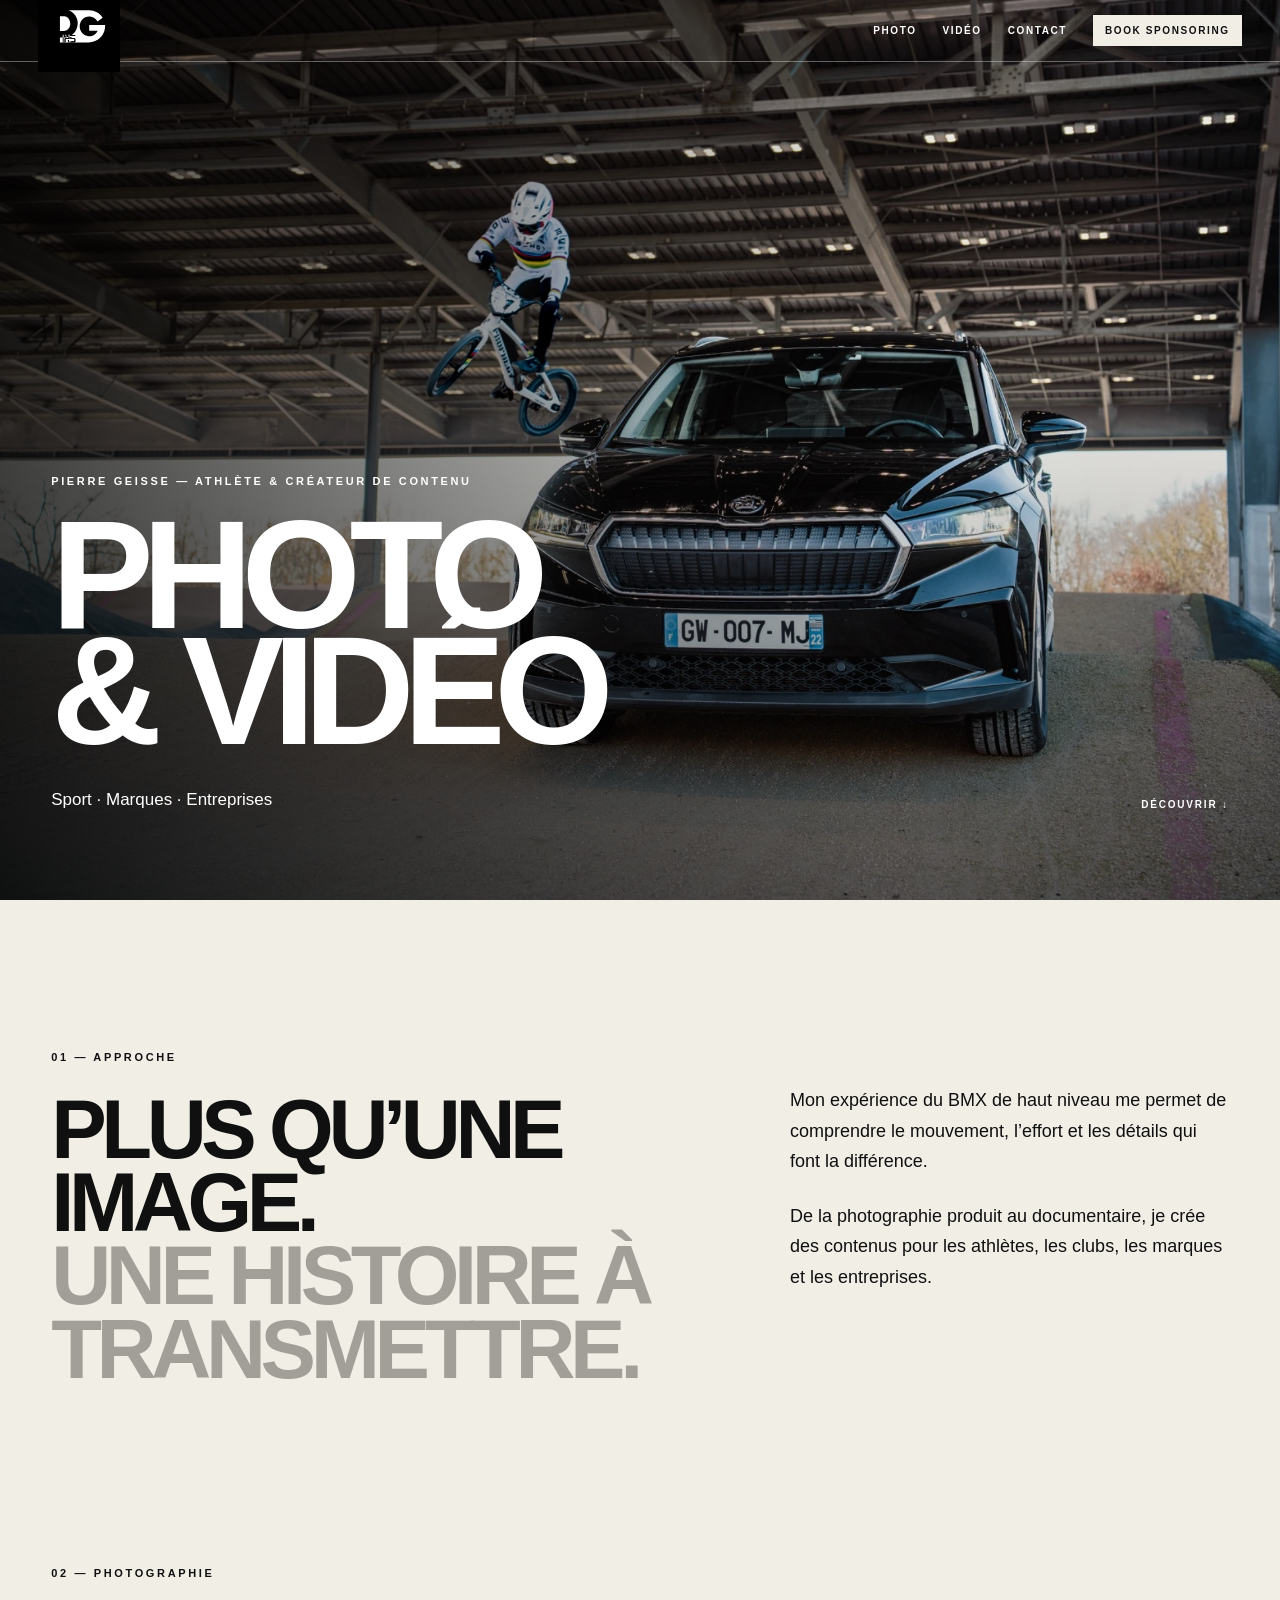
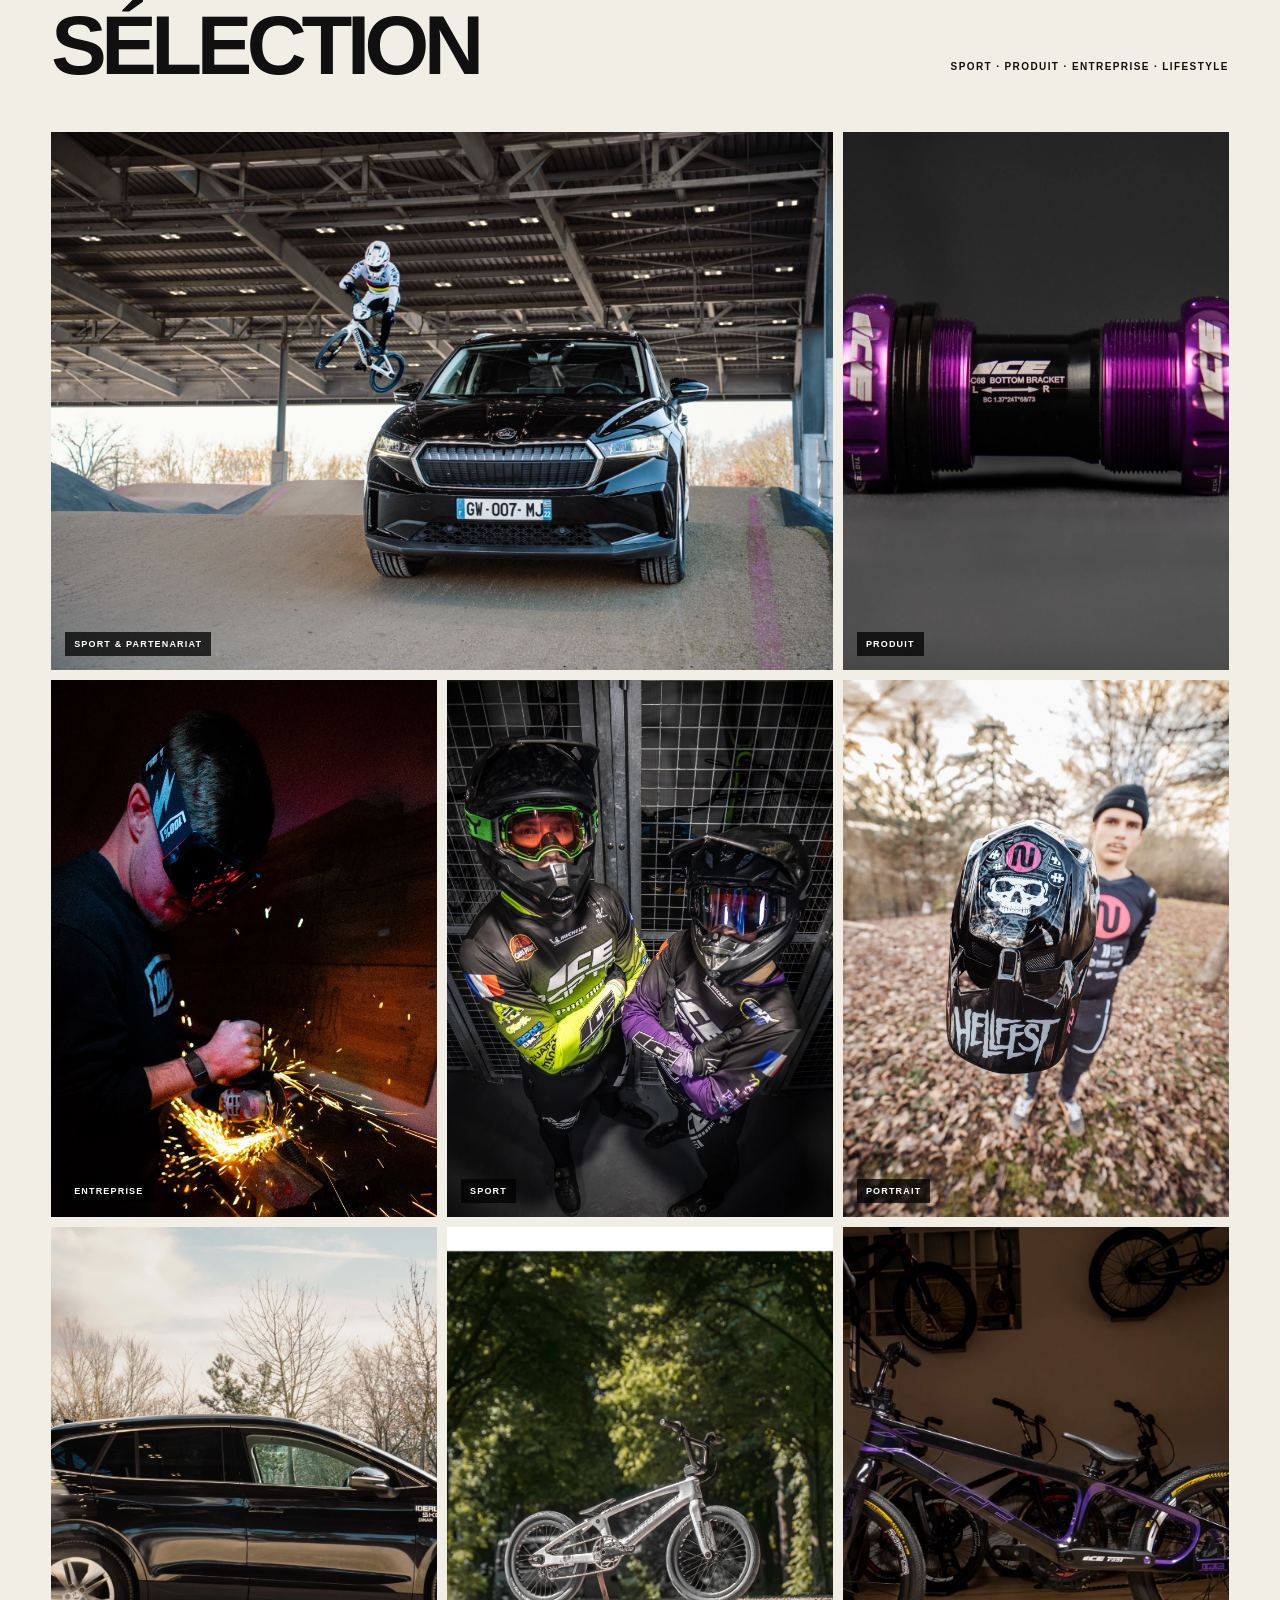
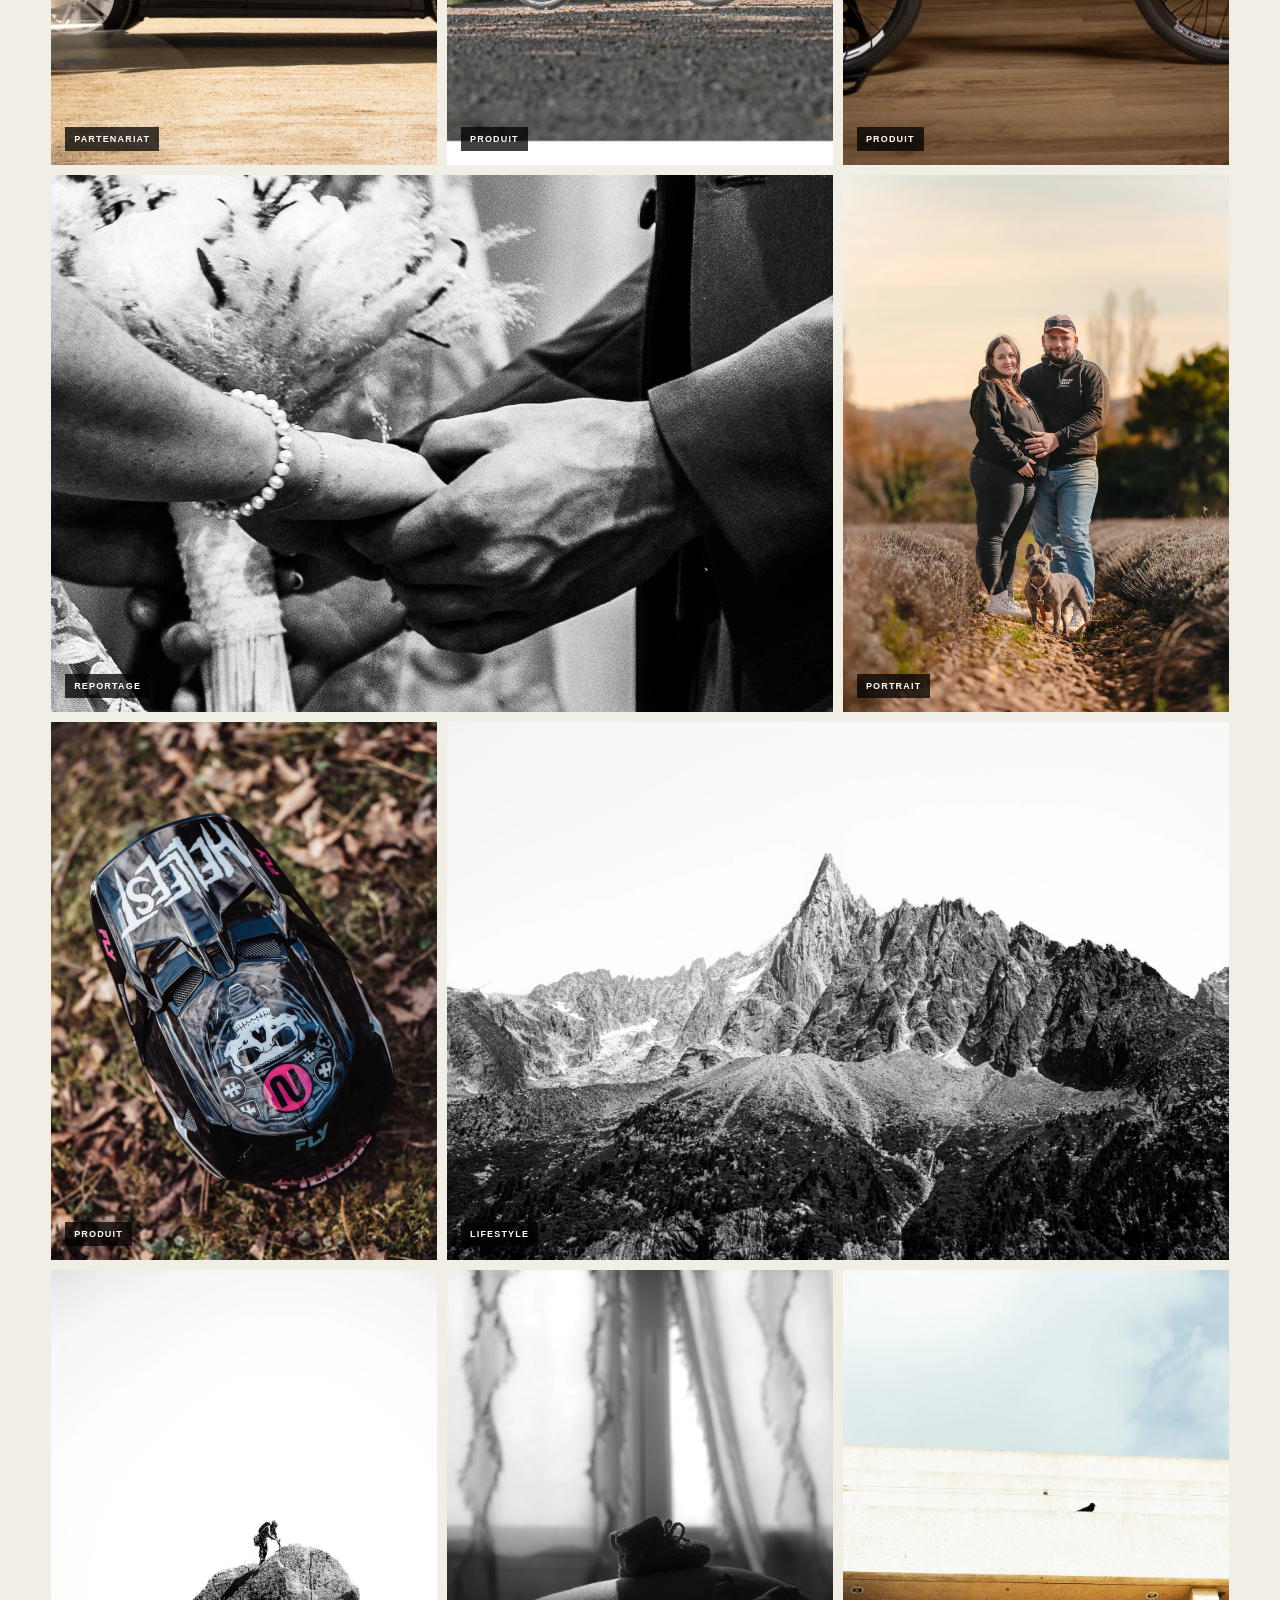
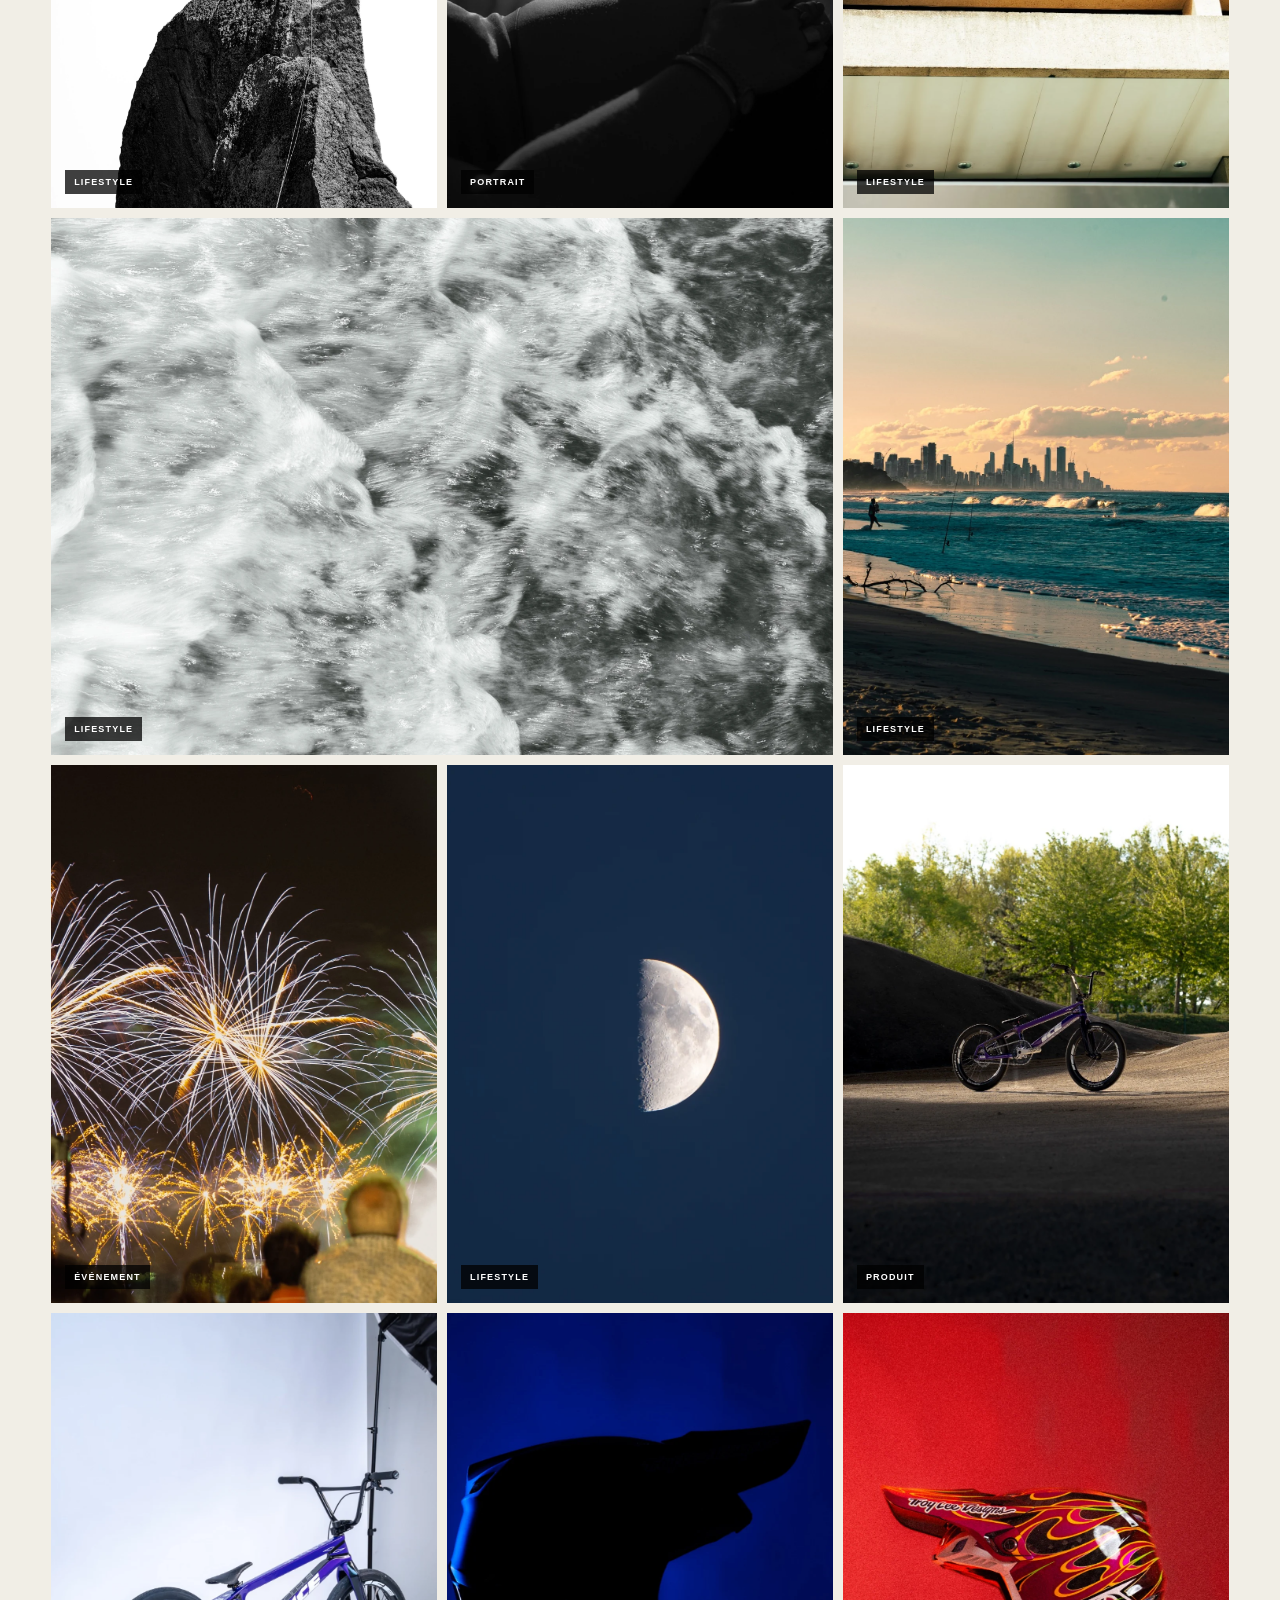
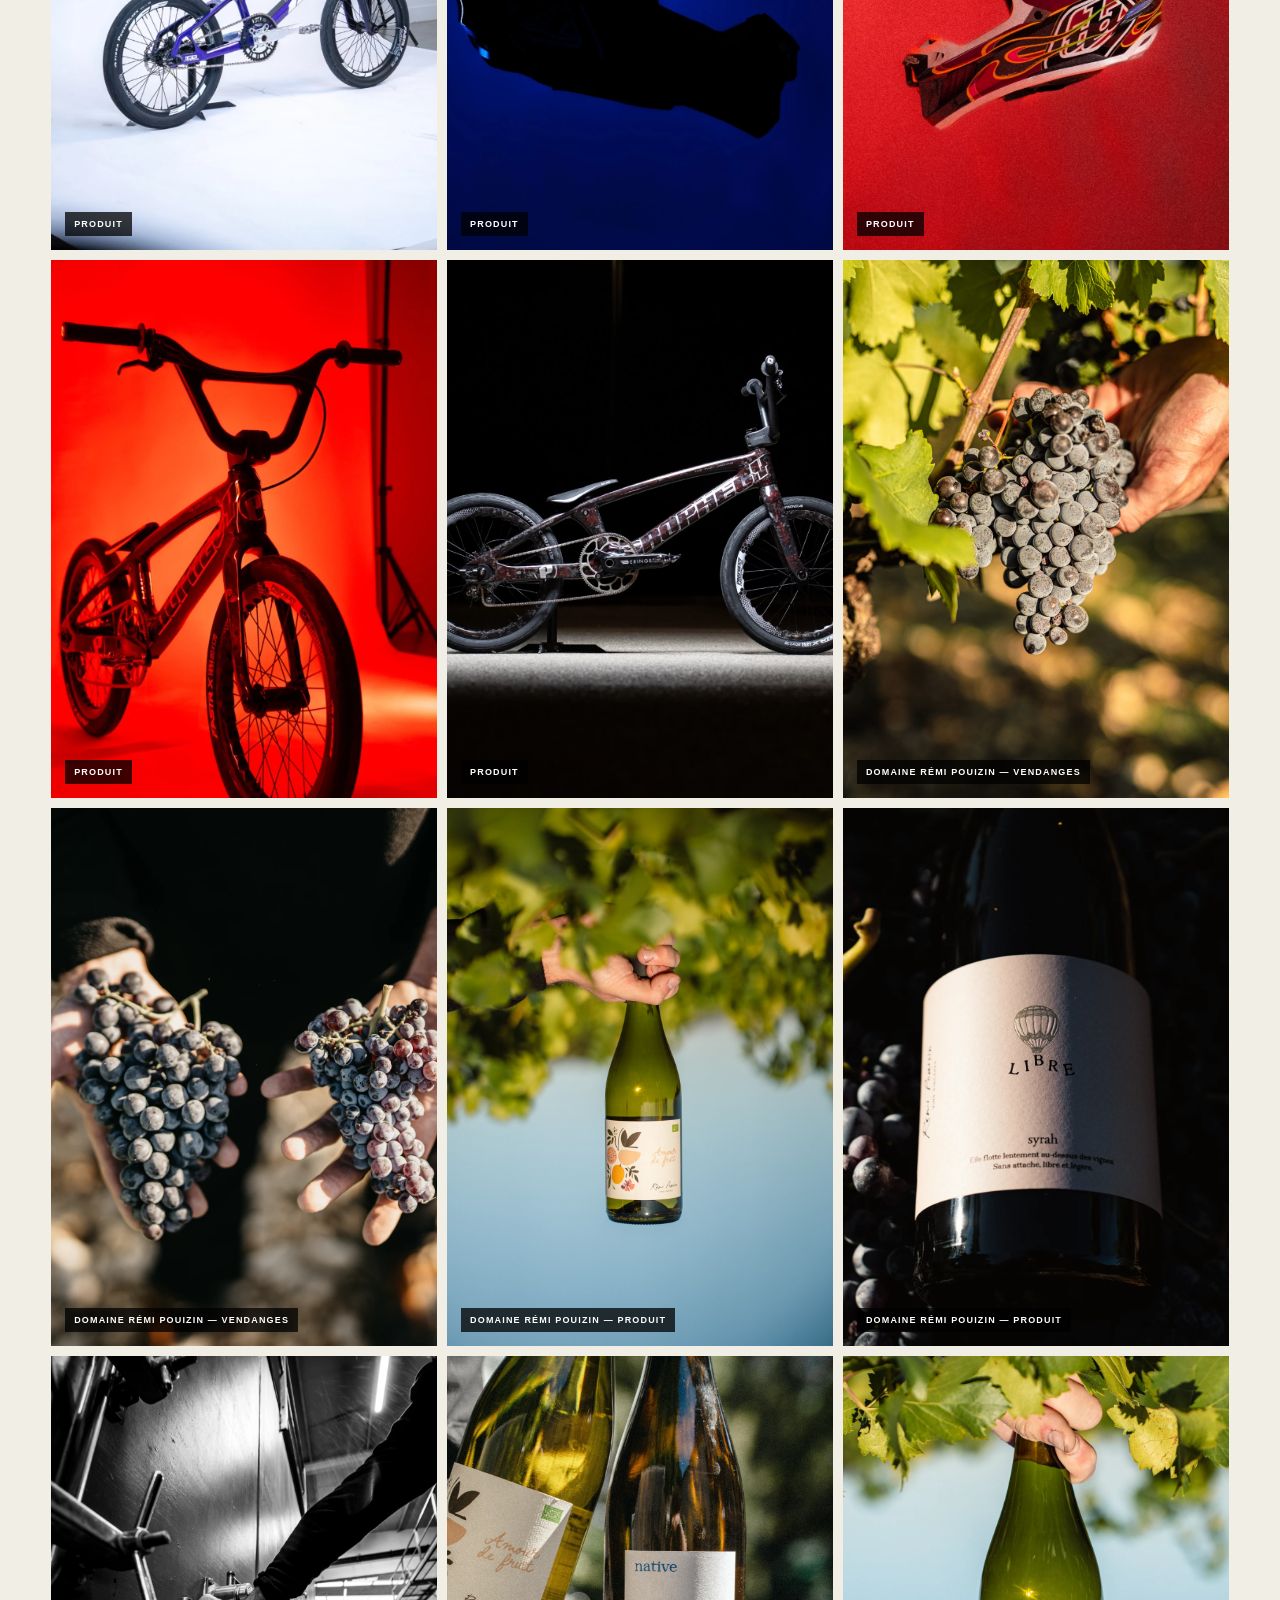
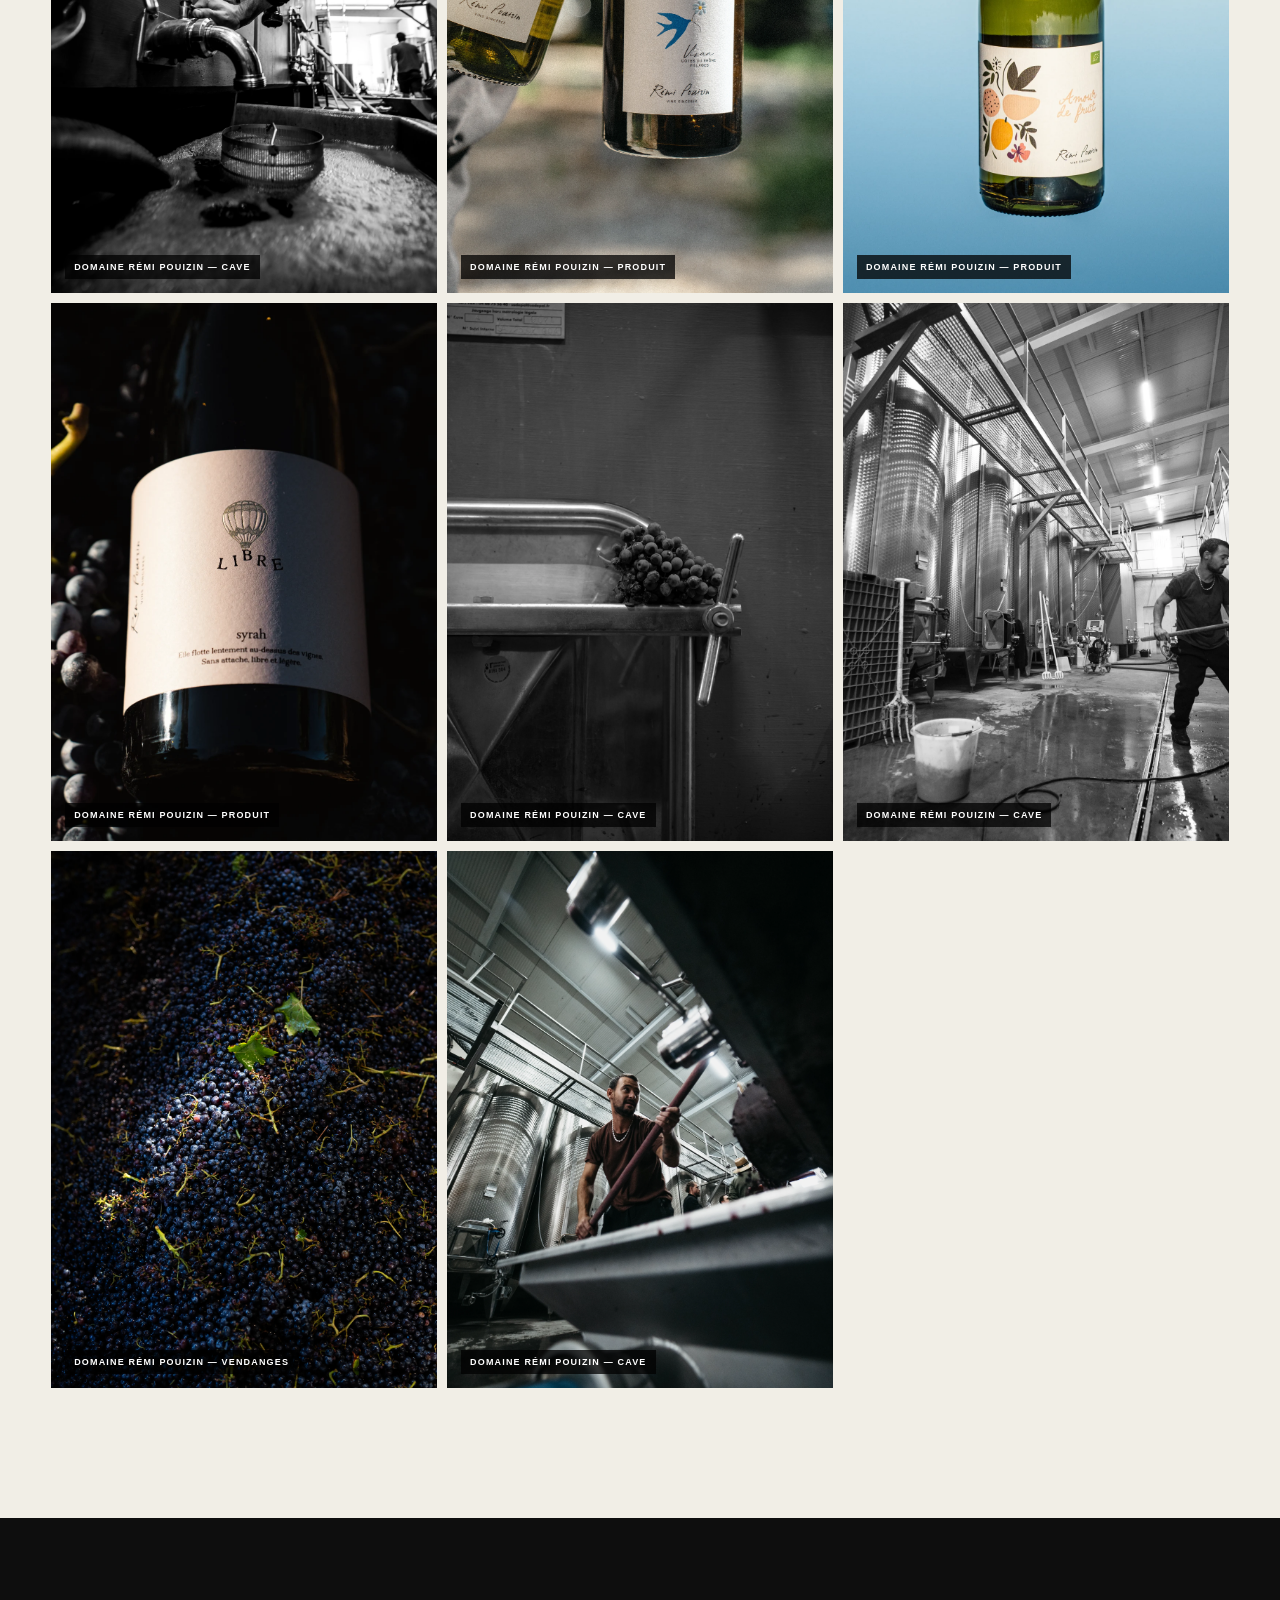
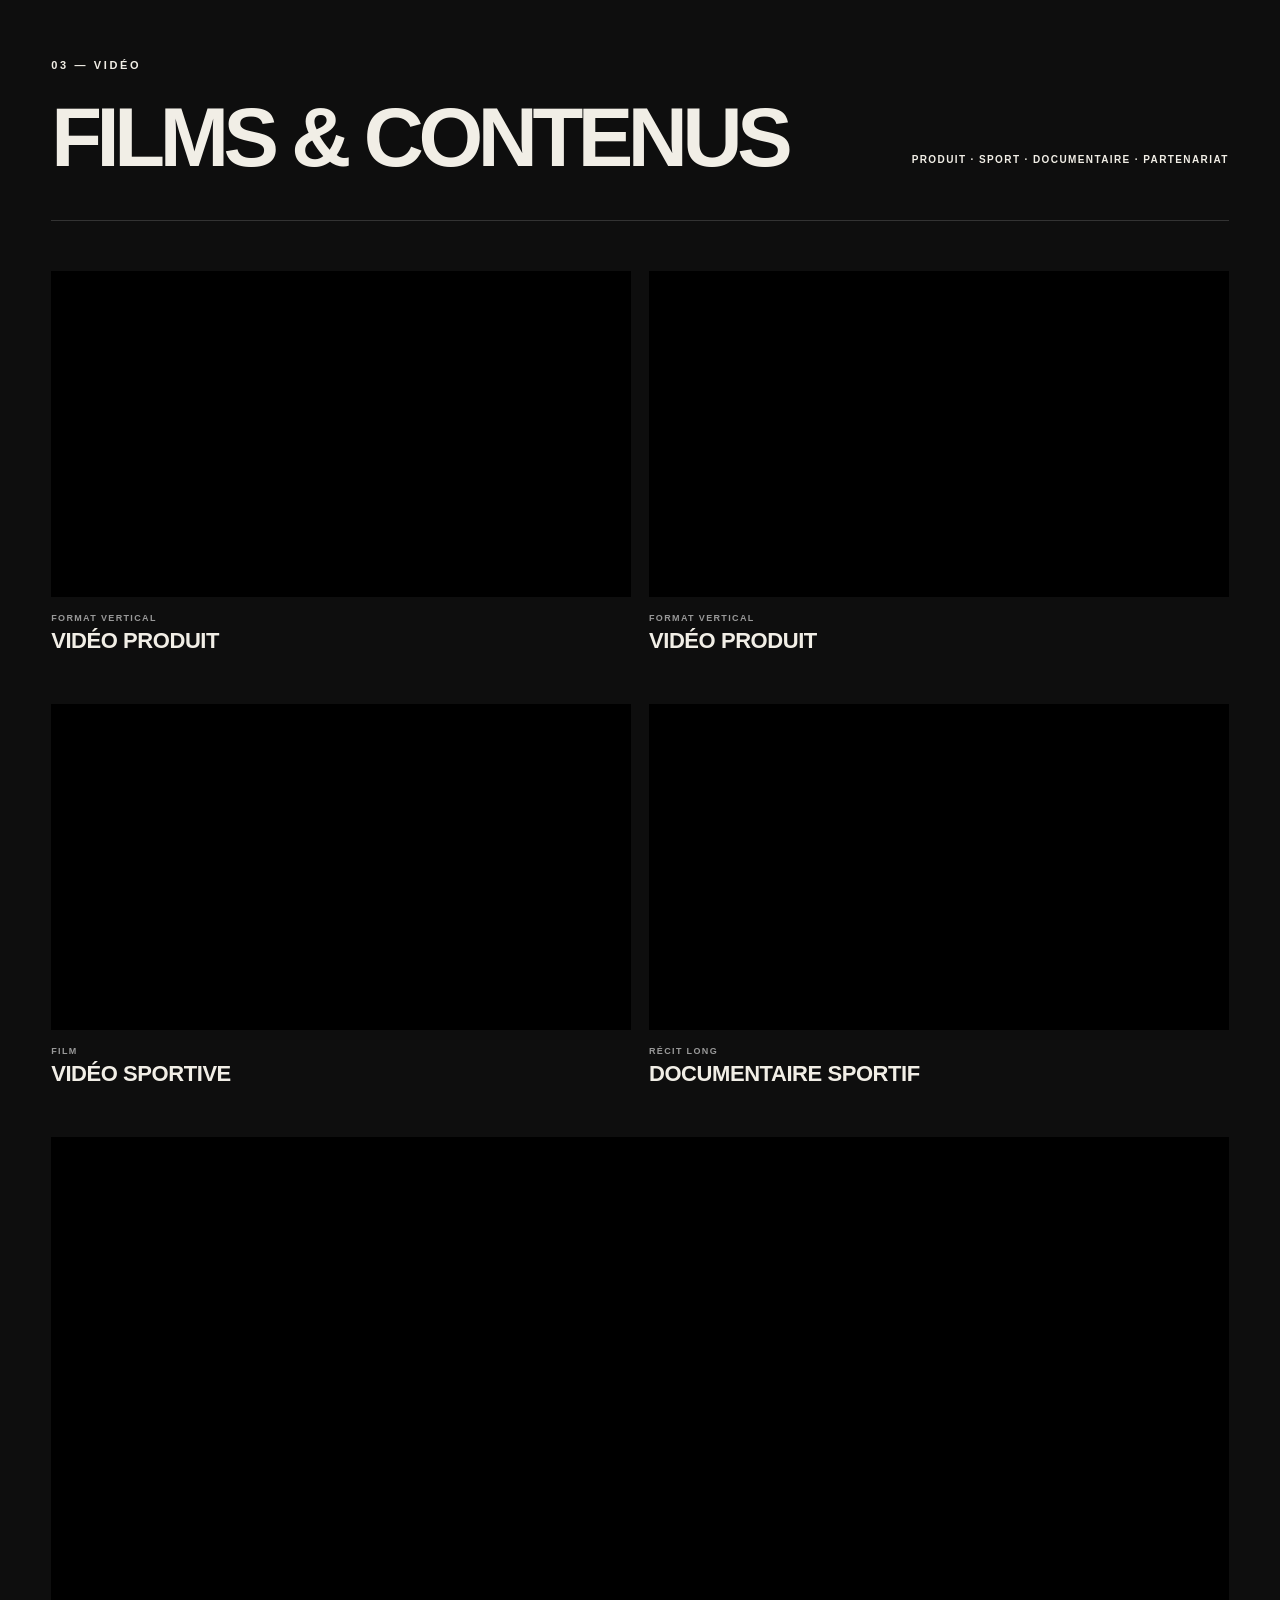
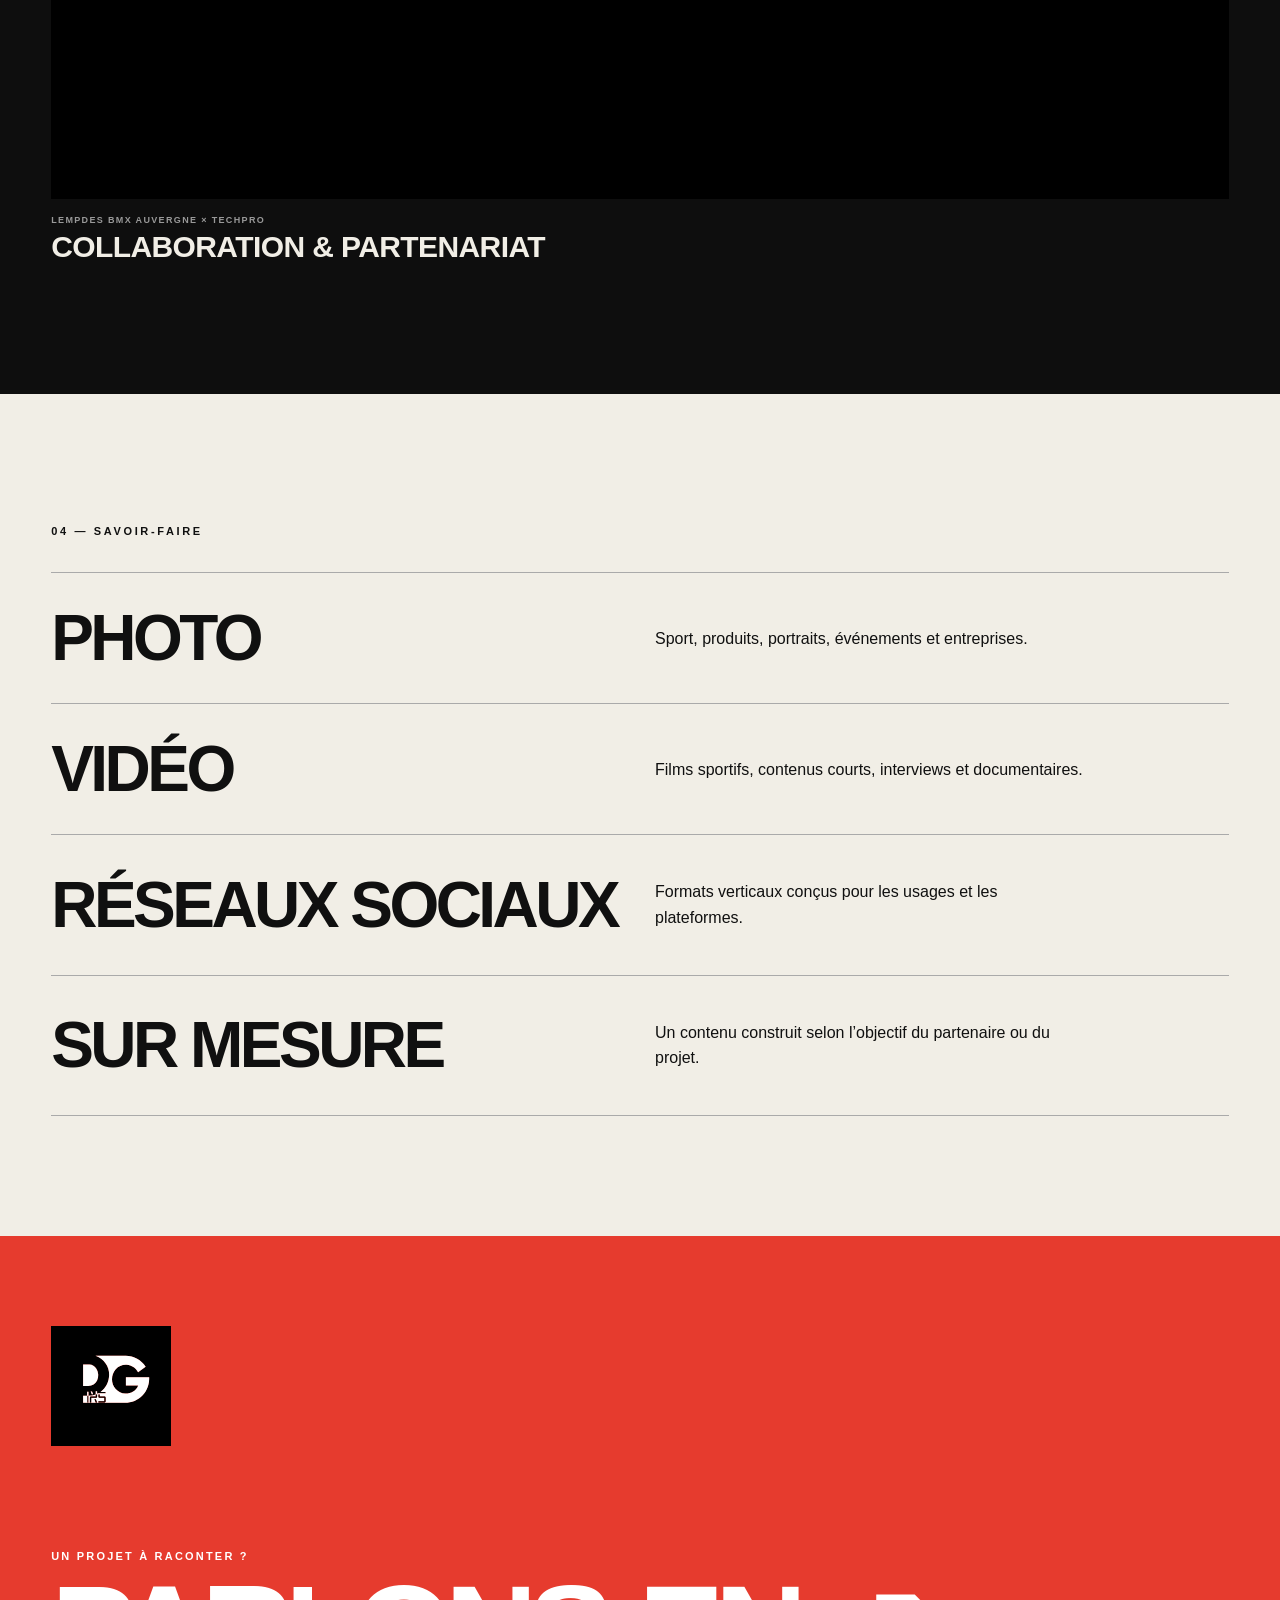
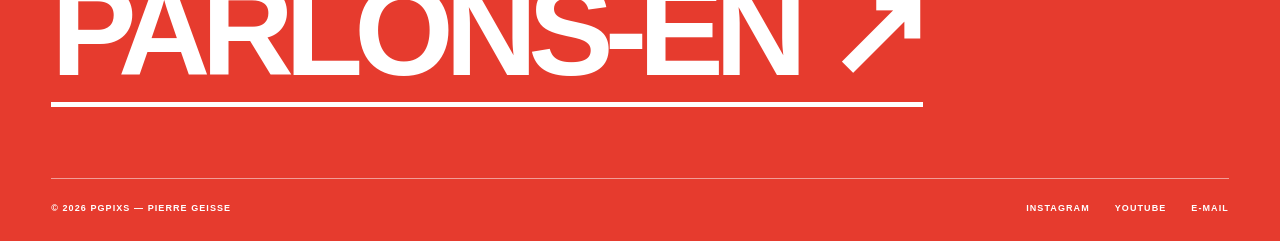
==== commit 019257d5: "Add files via upload" ====
--- a/portfolio.html
+++ b/portfolio.html
@@ -10,7 +10,7 @@
 <body>
   <header class="topbar">
     <a class="logo" href="#top"><img src="pgpixs-logo.svg" alt="PGPIXS"></a>
-    <nav><a href="#photo">PHOTO</a><a href="#video">VIDÉO</a><a href="#devis">DEVIS</a><a href="#contact">CONTACT</a><a class="back" href="index.html">BOOK SPONSORING</a></nav>
+    <nav><a href="#photo">PHOTO</a><a href="#video">VIDÉO</a><a href="#contact">CONTACT</a><a class="back" href="index.html">BOOK SPONSORING</a></nav>
   </header>
 
   <main>
@@ -53,27 +53,25 @@
         <button data-label="Événement"><img src="portfolio-images/dsc7367.webp" alt="Feu d'artifice"></button>
         <button data-label="Lifestyle"><img src="portfolio-images/dsc08139-detail.webp" alt="Demi-lune dans un ciel bleu"></button>
 
-        <!-- PHOTOS AJOUTÉES EN V3 -->
-        <button data-label="Sport"><img src="portfolio-images/extra-01.webp" alt="Sport — photographie PGPIXS"></button>
+        <!-- PHOTOS AJOUTÉES EN V3.1 -->
+        <button data-label="Produit"><img src="portfolio-images/extra-01.webp" alt="Produit — photographie PGPIXS"></button>
         <button data-label="Produit"><img src="portfolio-images/extra-02.webp" alt="Produit — photographie PGPIXS"></button>
         <button data-label="Produit"><img src="portfolio-images/extra-03.webp" alt="Produit — photographie PGPIXS"></button>
         <button data-label="Produit"><img src="portfolio-images/extra-04.webp" alt="Produit — photographie PGPIXS"></button>
         <button data-label="Produit"><img src="portfolio-images/extra-05.webp" alt="Produit — photographie PGPIXS"></button>
         <button data-label="Produit"><img src="portfolio-images/extra-06.webp" alt="Produit — photographie PGPIXS"></button>
-        <button data-label="Entreprise"><img src="portfolio-images/extra-07.webp" alt="Entreprise — photographie PGPIXS"></button>
-        <button data-label="Entreprise"><img src="portfolio-images/extra-08.webp" alt="Entreprise — photographie PGPIXS"></button>
-        <button data-label="Entreprise"><img src="portfolio-images/extra-09.webp" alt="Entreprise — photographie PGPIXS"></button>
-        <button data-label="Entreprise"><img src="portfolio-images/extra-10.webp" alt="Entreprise — photographie PGPIXS"></button>
-        <button data-label="Entreprise"><img src="portfolio-images/extra-11.webp" alt="Entreprise — photographie PGPIXS"></button>
-        <button data-label="Entreprise"><img src="portfolio-images/extra-12.webp" alt="Entreprise — photographie PGPIXS"></button>
-        <button data-label="Portrait"><img src="portfolio-images/extra-13.webp" alt="Portrait — photographie PGPIXS"></button>
-        <button data-label="Lifestyle"><img src="portfolio-images/extra-14.webp" alt="Lifestyle — photographie PGPIXS"></button>
-        <button data-label="Entreprise — Domaine Rémi Pouizin"><img src="portfolio-images/pouizin-01.webp" alt="Domaine Rémi Pouizin — photographie PGPIXS"></button>
-        <button data-label="Entreprise — Domaine Rémi Pouizin"><img src="portfolio-images/pouizin-02.webp" alt="Domaine Rémi Pouizin — photographie PGPIXS"></button>
-        <button data-label="Entreprise — Domaine Rémi Pouizin"><img src="portfolio-images/pouizin-03.webp" alt="Domaine Rémi Pouizin — photographie PGPIXS"></button>
-        <button data-label="Entreprise — Domaine Rémi Pouizin"><img src="portfolio-images/pouizin-04.webp" alt="Domaine Rémi Pouizin — photographie PGPIXS"></button>
-        <button data-label="Entreprise — Domaine Rémi Pouizin"><img src="portfolio-images/pouizin-05.webp" alt="Domaine Rémi Pouizin — photographie PGPIXS"></button>
-        <button data-label="Entreprise — Domaine Rémi Pouizin"><img src="portfolio-images/pouizin-06.webp" alt="Domaine Rémi Pouizin — photographie PGPIXS"></button>
+        <button data-label="Domaine Rémi Pouizin — vendanges"><img src="portfolio-images/pouizin-01.webp" alt="Domaine Rémi Pouizin — vendanges — photographie PGPIXS"></button>
+        <button data-label="Domaine Rémi Pouizin — vendanges"><img src="portfolio-images/pouizin-02.webp" alt="Domaine Rémi Pouizin — vendanges — photographie PGPIXS"></button>
+        <button data-label="Domaine Rémi Pouizin — produit"><img src="portfolio-images/pouizin-03.webp" alt="Domaine Rémi Pouizin — produit — photographie PGPIXS"></button>
+        <button data-label="Domaine Rémi Pouizin — produit"><img src="portfolio-images/pouizin-04.webp" alt="Domaine Rémi Pouizin — produit — photographie PGPIXS"></button>
+        <button data-label="Domaine Rémi Pouizin — cave"><img src="portfolio-images/pouizin-05.webp" alt="Domaine Rémi Pouizin — cave — photographie PGPIXS"></button>
+        <button data-label="Domaine Rémi Pouizin — produit"><img src="portfolio-images/pouizin-06.webp" alt="Domaine Rémi Pouizin — produit — photographie PGPIXS"></button>
+        <button data-label="Domaine Rémi Pouizin — produit"><img src="portfolio-images/pouizin-07.webp" alt="Domaine Rémi Pouizin — produit — photographie PGPIXS"></button>
+        <button data-label="Domaine Rémi Pouizin — produit"><img src="portfolio-images/pouizin-08.webp" alt="Domaine Rémi Pouizin — produit — photographie PGPIXS"></button>
+        <button data-label="Domaine Rémi Pouizin — cave"><img src="portfolio-images/pouizin-09.webp" alt="Domaine Rémi Pouizin — cave — photographie PGPIXS"></button>
+        <button data-label="Domaine Rémi Pouizin — cave"><img src="portfolio-images/pouizin-10.webp" alt="Domaine Rémi Pouizin — cave — photographie PGPIXS"></button>
+        <button data-label="Domaine Rémi Pouizin — vendanges"><img src="portfolio-images/pouizin-11.webp" alt="Domaine Rémi Pouizin — vendanges — photographie PGPIXS"></button>
+        <button data-label="Domaine Rémi Pouizin — cave"><img src="portfolio-images/pouizin-12.webp" alt="Domaine Rémi Pouizin — cave — photographie PGPIXS"></button>
       </div>
     </section>
 
@@ -95,32 +93,6 @@
       <div><h3>RÉSEAUX SOCIAUX</h3><p>Formats verticaux conçus pour les usages et les plateformes.</p></div>
       <div><h3>SUR MESURE</h3><p>Un contenu construit selon l’objectif du partenaire ou du projet.</p></div>
     </section>
-
-    <section class="services" id="devis">
-      <p class="kicker">05 — DEVIS & CONTACT</p>
-      <div><h3>UN PROJET ?</h3><p>Photo, vidéo, réseaux sociaux, événement ou contenu sur mesure.</p></div>
-      <div class="quote-box">
-        <h3>DEMANDE DE DEVIS</h3>
-        <form id="quoteForm">
-          <label>NOM / PRÉNOM<input id="qName" type="text" required></label>
-          <label>ENTREPRISE<input id="qCompany" type="text"></label>
-          <label>E-MAIL<input id="qEmail" type="email" required></label>
-          <label>TYPE DE PROJET
-            <select id="qType">
-              <option>Photographie</option>
-              <option>Vidéo</option>
-              <option>Photo + vidéo</option>
-              <option>Réseaux sociaux</option>
-              <option>Événement</option>
-              <option>Autre</option>
-            </select>
-          </label>
-          <label>DESCRIPTION DU PROJET<textarea id="qMessage" rows="6" required></textarea></label>
-          <button type="submit">PRÉPARER MA DEMANDE ↗</button>
-        </form>
-      </div>
-    </section>
-
   </main>
 
   <footer id="contact">
@@ -135,17 +107,6 @@
     document.querySelectorAll('.gallery button').forEach(button=>button.addEventListener('click',()=>{full.src=button.querySelector('img').src;full.alt=button.querySelector('img').alt;label.textContent=button.dataset.label;lightbox.classList.add('open');lightbox.setAttribute('aria-hidden','false');document.body.style.overflow='hidden'}));
     const close=()=>{lightbox.classList.remove('open');lightbox.setAttribute('aria-hidden','true');document.body.style.overflow=''};
     lightbox.addEventListener('click',close);document.addEventListener('keydown',e=>{if(e.key==='Escape')close()});
-    const quoteForm=document.getElementById('quoteForm');
-    if(quoteForm){quoteForm.addEventListener('submit',e=>{
-      e.preventDefault();
-      const v=id=>document.getElementById(id).value.trim();
-      const subject=`Demande de devis — ${v('qCompany') || v('qName')} — ${v('qType')}`;
-      const body=['Bonjour Pierre,','','Je souhaite vous contacter pour une demande de devis.','',
-      `Nom / Prénom : ${v('qName')}`,`Entreprise : ${v('qCompany') || 'Non renseignée'}`,
-      `E-mail : ${v('qEmail')}`,`Type de projet : ${v('qType')}`,'',
-      'Description du projet :',v('qMessage')].join('\n');
-      location.href='mailto:piloubmx@icloud.com?subject='+encodeURIComponent(subject)+'&body='+encodeURIComponent(body);
-    });}
   </script>
 </body>
 </html>
--- a/portfolio.css
+++ b/portfolio.css
@@ -1,10 +1,3 @@
 *{box-sizing:border-box}html{scroll-behavior:smooth}body{margin:0;background:#f1eee6;color:#101010;font-family:Arial,Helvetica,sans-serif}a{color:inherit;text-decoration:none}.topbar{position:absolute;z-index:10;top:0;left:0;right:0;height:62px;display:flex;align-items:center;justify-content:space-between;padding:0 3vw;color:#fff;border-bottom:1px solid rgba(255,255,255,.35)}.logo img{display:block;width:82px}.topbar nav{display:flex;align-items:center;gap:26px}.topbar nav a{font-size:10px;font-weight:700;letter-spacing:.16em}.topbar .back{background:#f1eee6;color:#111;padding:10px 12px}.hero{height:100svh;min-height:650px;position:relative;display:flex;align-items:flex-end;overflow:hidden;color:#fff}.hero>img{position:absolute;inset:0;width:100%;height:100%;object-fit:cover;object-position:center 45%}.shade{position:absolute;inset:0;background:linear-gradient(90deg,rgba(0,0,0,.74),rgba(0,0,0,.08) 70%),linear-gradient(0deg,rgba(0,0,0,.45),transparent 55%)}.hero-copy{position:relative;z-index:2;padding:0 4vw 10vh}.hero-copy p,.kicker{font-size:11px;font-weight:700;letter-spacing:.24em}.hero h1{font-size:clamp(75px,12vw,180px);font-weight:900;letter-spacing:-.075em;line-height:.76;margin:30px 0 40px}.hero-copy span{font-size:17px}.discover{position:absolute;z-index:2;right:4vw;bottom:10vh;font-size:10px;font-weight:700;letter-spacing:.18em}.intro{padding:140px 4vw;display:grid;grid-template-columns:1.45fr 1fr;gap:8vw}.intro h2,.section-title h2{font-size:clamp(48px,6.5vw,100px);line-height:.88;letter-spacing:-.065em;margin:30px 0 0}.intro h2 em{font-style:normal;color:#a29f98}.intro-text{padding-top:45px}.intro-text p{font-size:18px;line-height:1.7;margin:0 0 24px}.photo-section{padding:30px 4vw 130px}.section-title{display:flex;align-items:flex-end;justify-content:space-between;margin-bottom:50px}.section-title>p{font-size:10px;font-weight:700;letter-spacing:.14em}.gallery{display:grid;grid-template-columns:repeat(12,1fr);grid-auto-flow:dense;gap:10px}.gallery button{grid-column:span 4;height:42vw;position:relative;padding:0;border:0;background:#ccc;overflow:hidden;cursor:zoom-in}.gallery button:nth-child(1),.gallery button:nth-child(8),.gallery button:nth-child(12),.gallery button:nth-child(16){grid-column:span 8}.gallery img{width:100%;height:100%;object-fit:cover;display:block;transition:transform .55s}.gallery button:hover img{transform:scale(1.035)}.gallery button:after{content:attr(data-label);position:absolute;left:14px;bottom:14px;padding:7px 9px;background:rgba(0,0,0,.75);color:#fff;font-size:9px;font-weight:700;letter-spacing:.13em;text-transform:uppercase}.video-section{padding:130px 4vw;background:#0e0e0e;color:#f1eee6}.video-section .section-title{border-bottom:1px solid #333;padding-bottom:45px}.video-grid{display:grid;grid-template-columns:repeat(2,1fr);gap:50px 18px}.video-grid article{min-width:0}.frame{position:relative;aspect-ratio:16/9;background:#000}.short .frame{aspect-ratio:16/9}.frame iframe{position:absolute;inset:0;width:100%;height:100%;border:0}.video-grid article>p{margin:16px 0 5px;color:#999;font-size:9px;font-weight:700;letter-spacing:.15em}.video-grid h3{font-size:22px;margin:0;letter-spacing:-.02em}.video-grid .wide{grid-column:1/-1}.video-grid .wide h3{font-size:30px}.services{padding:120px 4vw}.services>.kicker{margin-bottom:35px}.services>div{border-top:1px solid #aaa;padding:28px 0;display:grid;grid-template-columns:1fr 1fr;gap:30px;align-items:center}.services>div:last-child{border-bottom:1px solid #aaa}.services h3{font-size:clamp(34px,5vw,72px);letter-spacing:-.055em;margin:0}.services div p{font-size:16px;line-height:1.6;max-width:430px}footer{background:#e63b2e;color:#fff;padding:90px 4vw 28px}footer>img{width:120px}footer>div{margin:100px 0 90px}footer>div p{font-size:11px;font-weight:700;letter-spacing:.2em}footer>div a{font-size:clamp(62px,10vw,150px);line-height:.9;font-weight:900;letter-spacing:-.07em;border-bottom:5px solid #fff}footer nav{display:flex;gap:25px;border-top:1px solid rgba(255,255,255,.5);padding-top:24px;font-size:9px;font-weight:700;letter-spacing:.12em}footer nav span{margin-right:auto}.lightbox{display:none;position:fixed;z-index:100;inset:0;background:rgba(0,0,0,.95);align-items:center;justify-content:center;padding:4vw;color:#fff}.lightbox.open{display:flex}.lightbox img{max-width:92vw;max-height:88vh;object-fit:contain}.lightbox button{position:absolute;right:22px;top:20px;width:48px;height:48px;border:1px solid #666;background:#111;color:#fff;font-size:30px;cursor:pointer}.lightbox span{position:absolute;bottom:18px;font-size:9px;letter-spacing:.16em;text-transform:uppercase}
 @media(max-width:720px){.topbar{height:55px;padding:0 14px}.logo img{width:65px}.topbar nav a:not(.back){display:none}.topbar .back{font-size:8px;padding:8px}.hero{min-height:590px}.hero-copy{padding:0 20px 12vh}.hero h1{font-size:21vw}.discover{display:none}.intro{padding:90px 20px;grid-template-columns:1fr;gap:25px}.intro-text{padding:0}.photo-section,.video-section,.services{padding:80px 20px}.section-title{align-items:flex-start;flex-direction:column;gap:18px}.section-title h2{font-size:50px}.gallery{grid-template-columns:1fr 1fr;gap:6px}.gallery button,.gallery button:nth-child(1),.gallery button:nth-child(8),.gallery button:nth-child(12),.gallery button:nth-child(16){grid-column:span 1;height:66vw}.gallery button:nth-child(1),.gallery button:nth-child(8),.gallery button:nth-child(16){grid-column:1/-1}.video-grid{grid-template-columns:1fr;gap:42px}.video-grid .wide{grid-column:auto}.video-grid .wide h3{font-size:22px}.services>div{grid-template-columns:1fr;gap:4px}.services div p{margin:0}footer{padding:70px 20px 25px}footer>div{margin:70px 0}footer>div a{font-size:18vw;border-width:3px}footer nav{flex-wrap:wrap}footer nav span{width:100%;margin:0}.lightbox{padding:55px 10px}}
 @media(prefers-reduced-motion:reduce){html{scroll-behavior:auto}.gallery img{transition:none}}
-
-.quote-box{grid-template-columns:1fr!important;align-items:start!important}
-.quote-box h3{margin-bottom:20px}
-#quoteForm{max-width:720px}
-#quoteForm label{display:flex;flex-direction:column;gap:8px;margin:0 0 18px;font-size:9px;font-weight:700;letter-spacing:.14em}
-#quoteForm input,#quoteForm select,#quoteForm textarea{width:100%;padding:12px;border:1px solid #aaa;background:#f7f4ed;color:#111;font:inherit}
-#quoteForm button{border:0;background:#111;color:#fff;padding:15px 18px;font-size:10px;font-weight:700;letter-spacing:.14em;cursor:pointer}
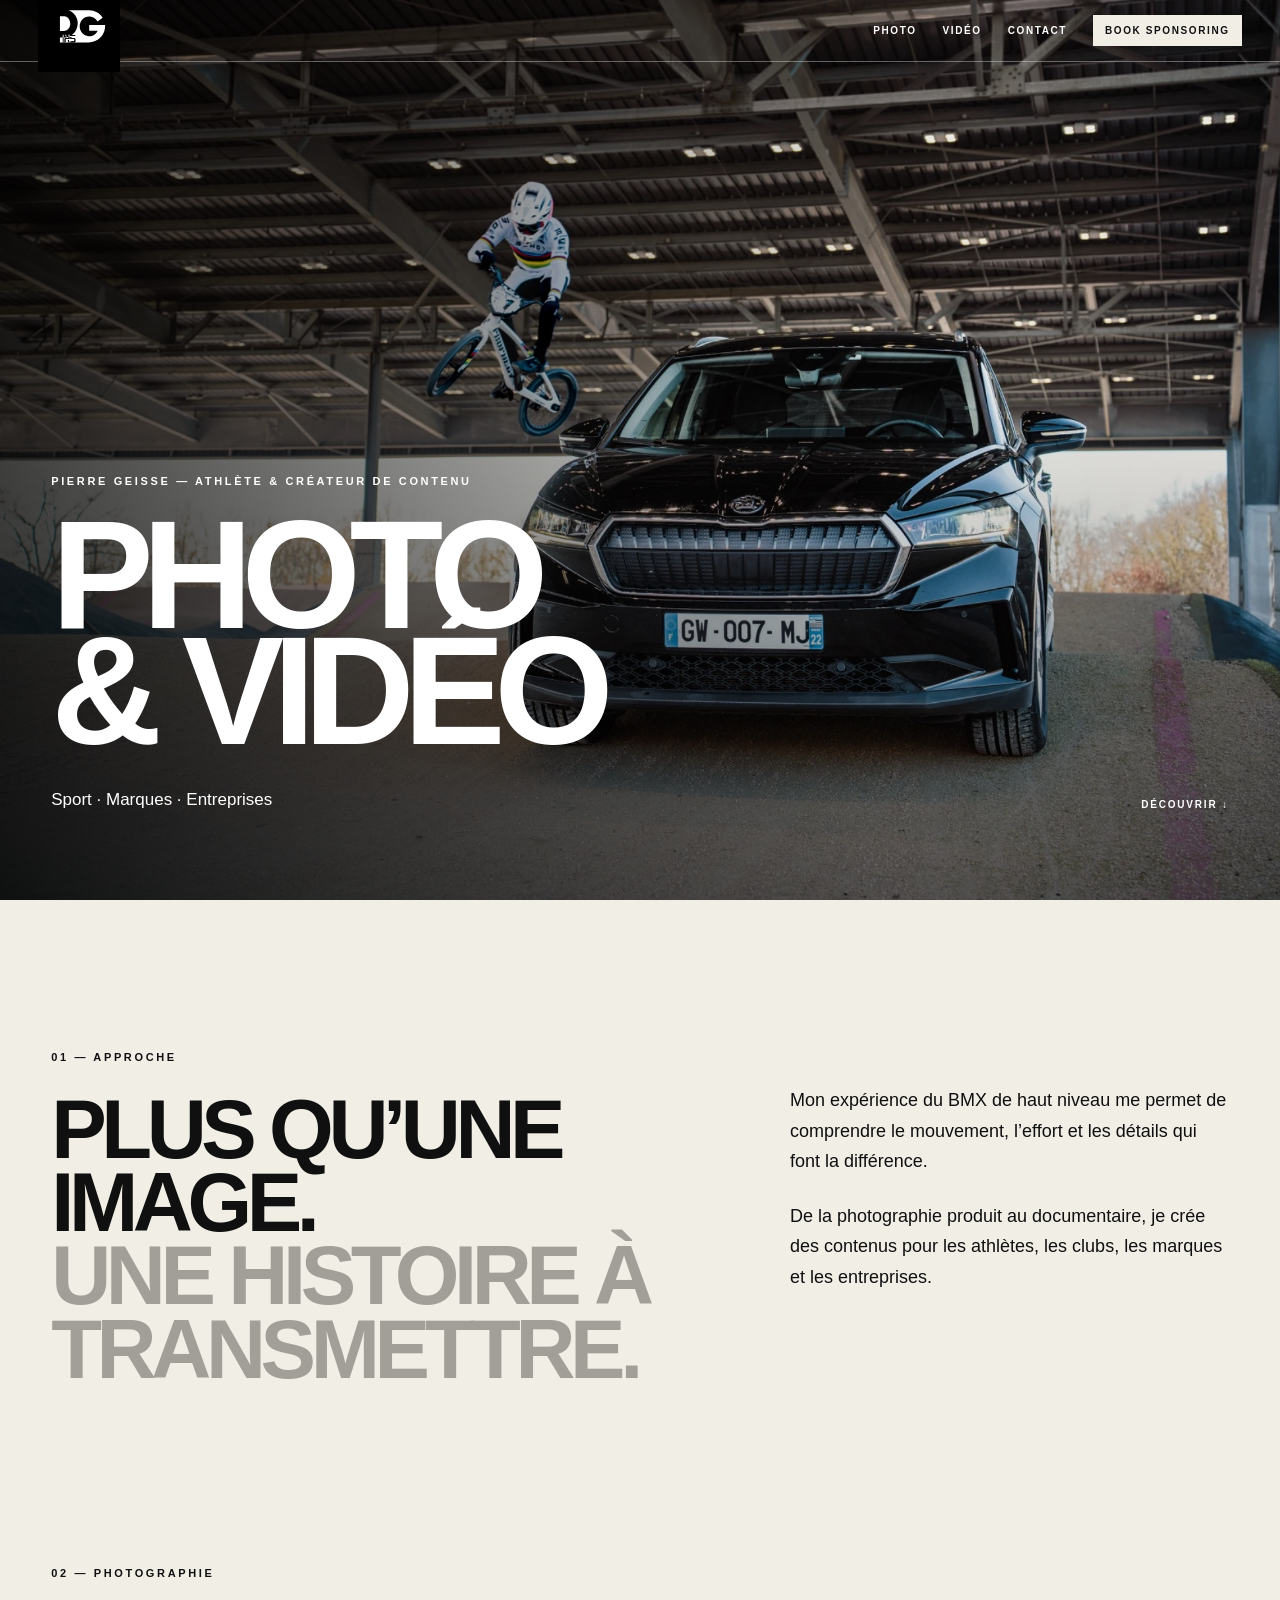
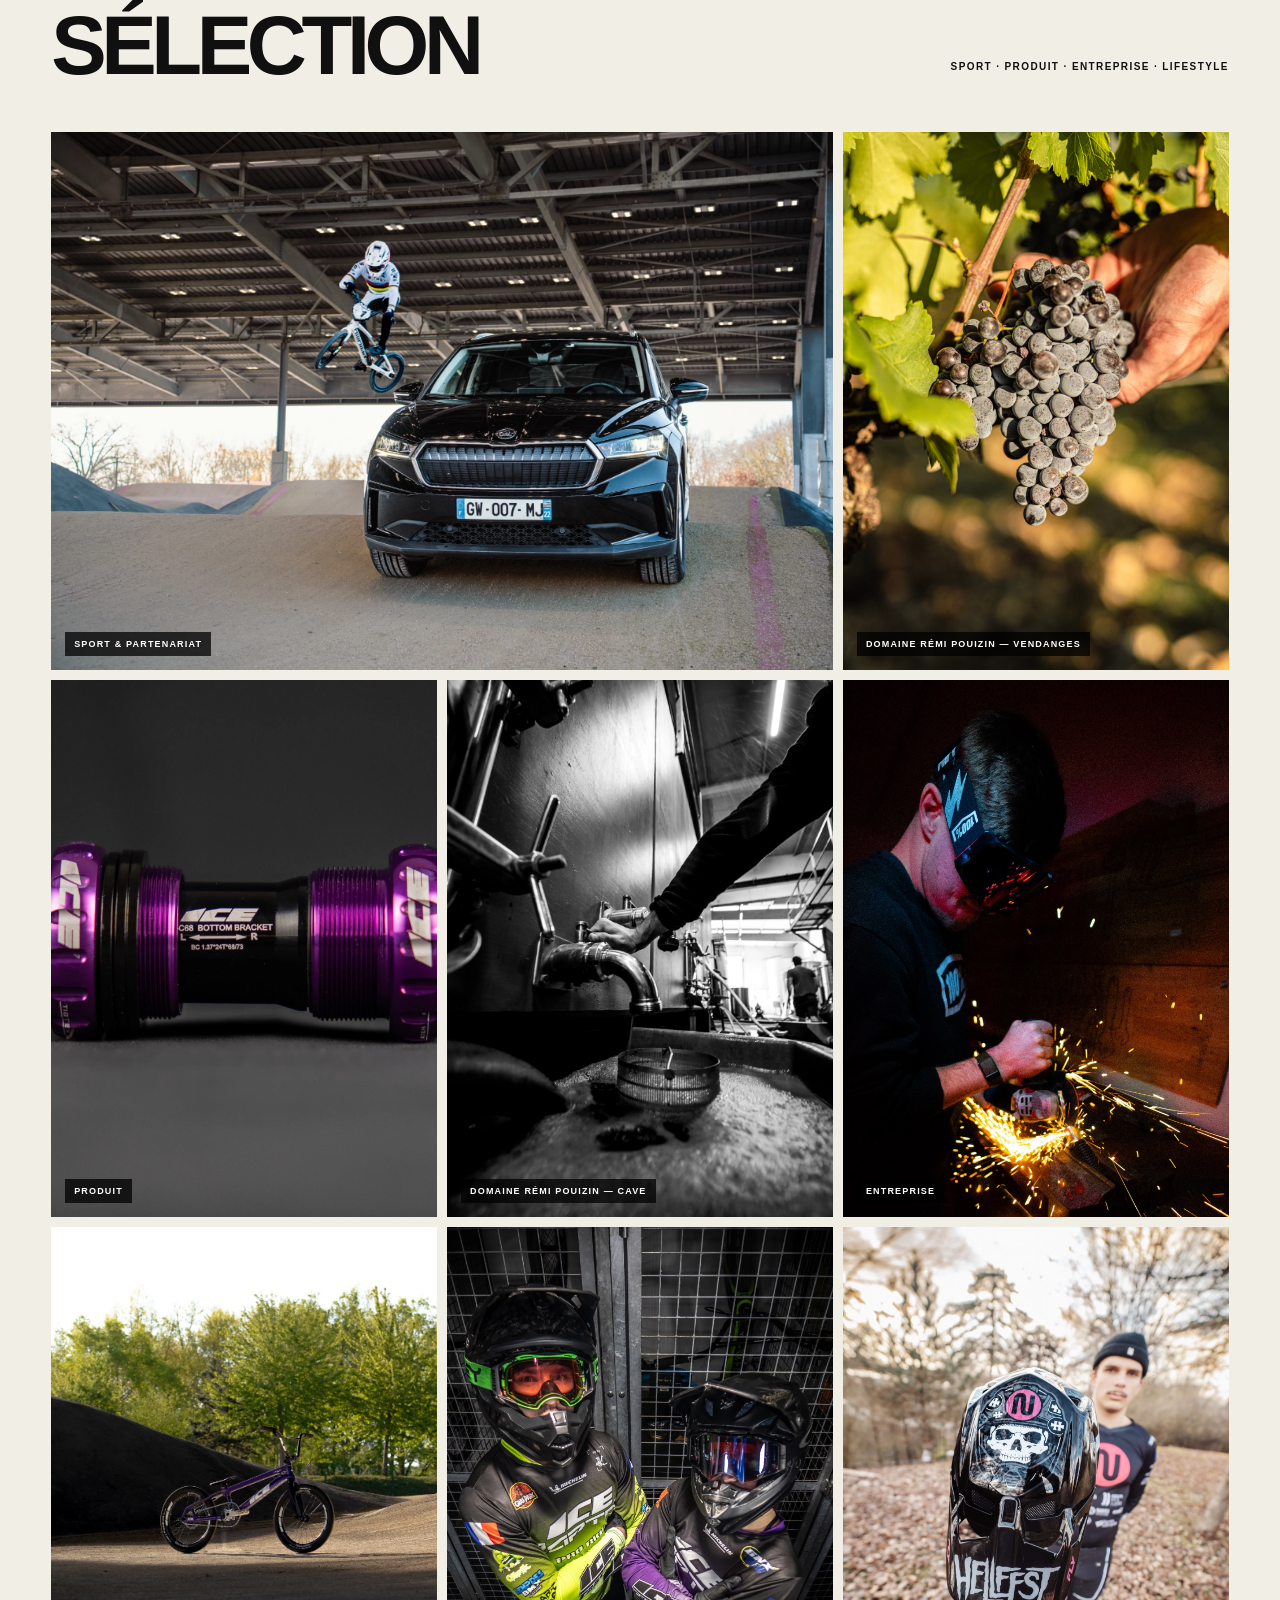
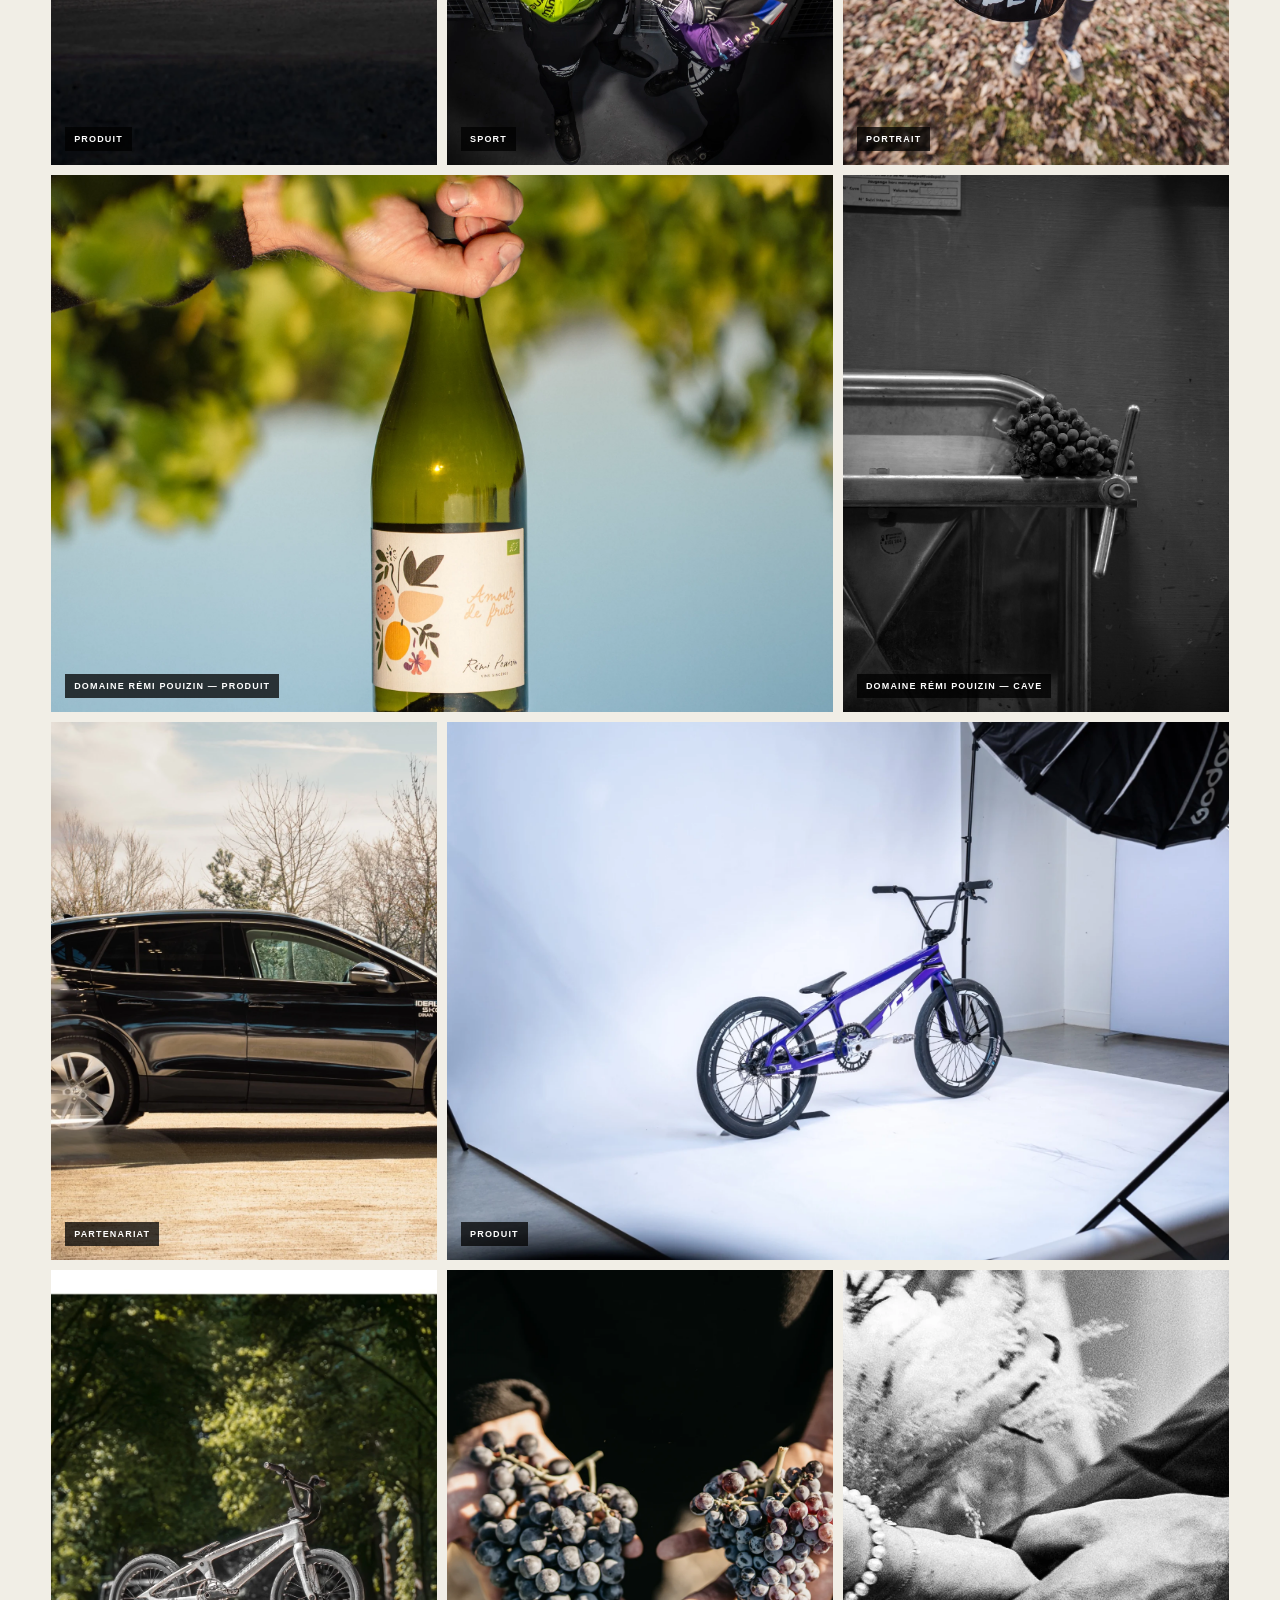
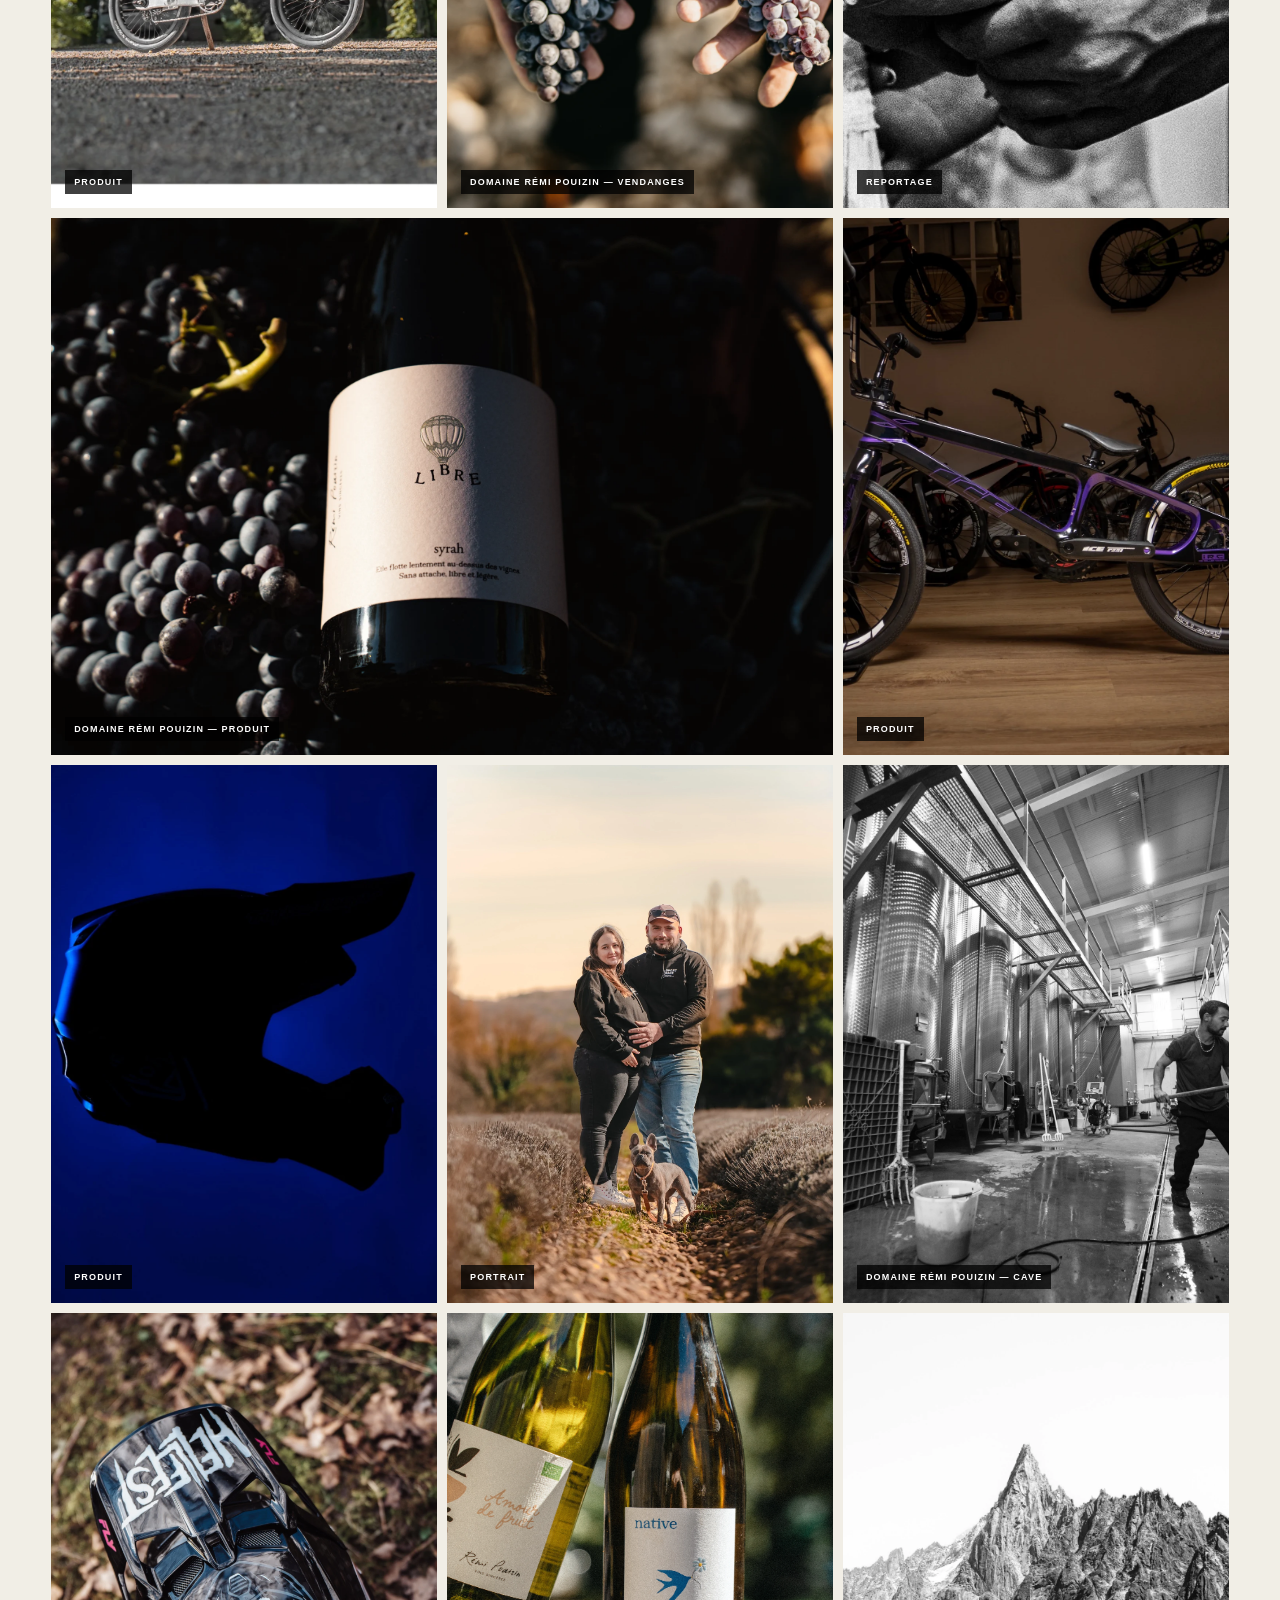
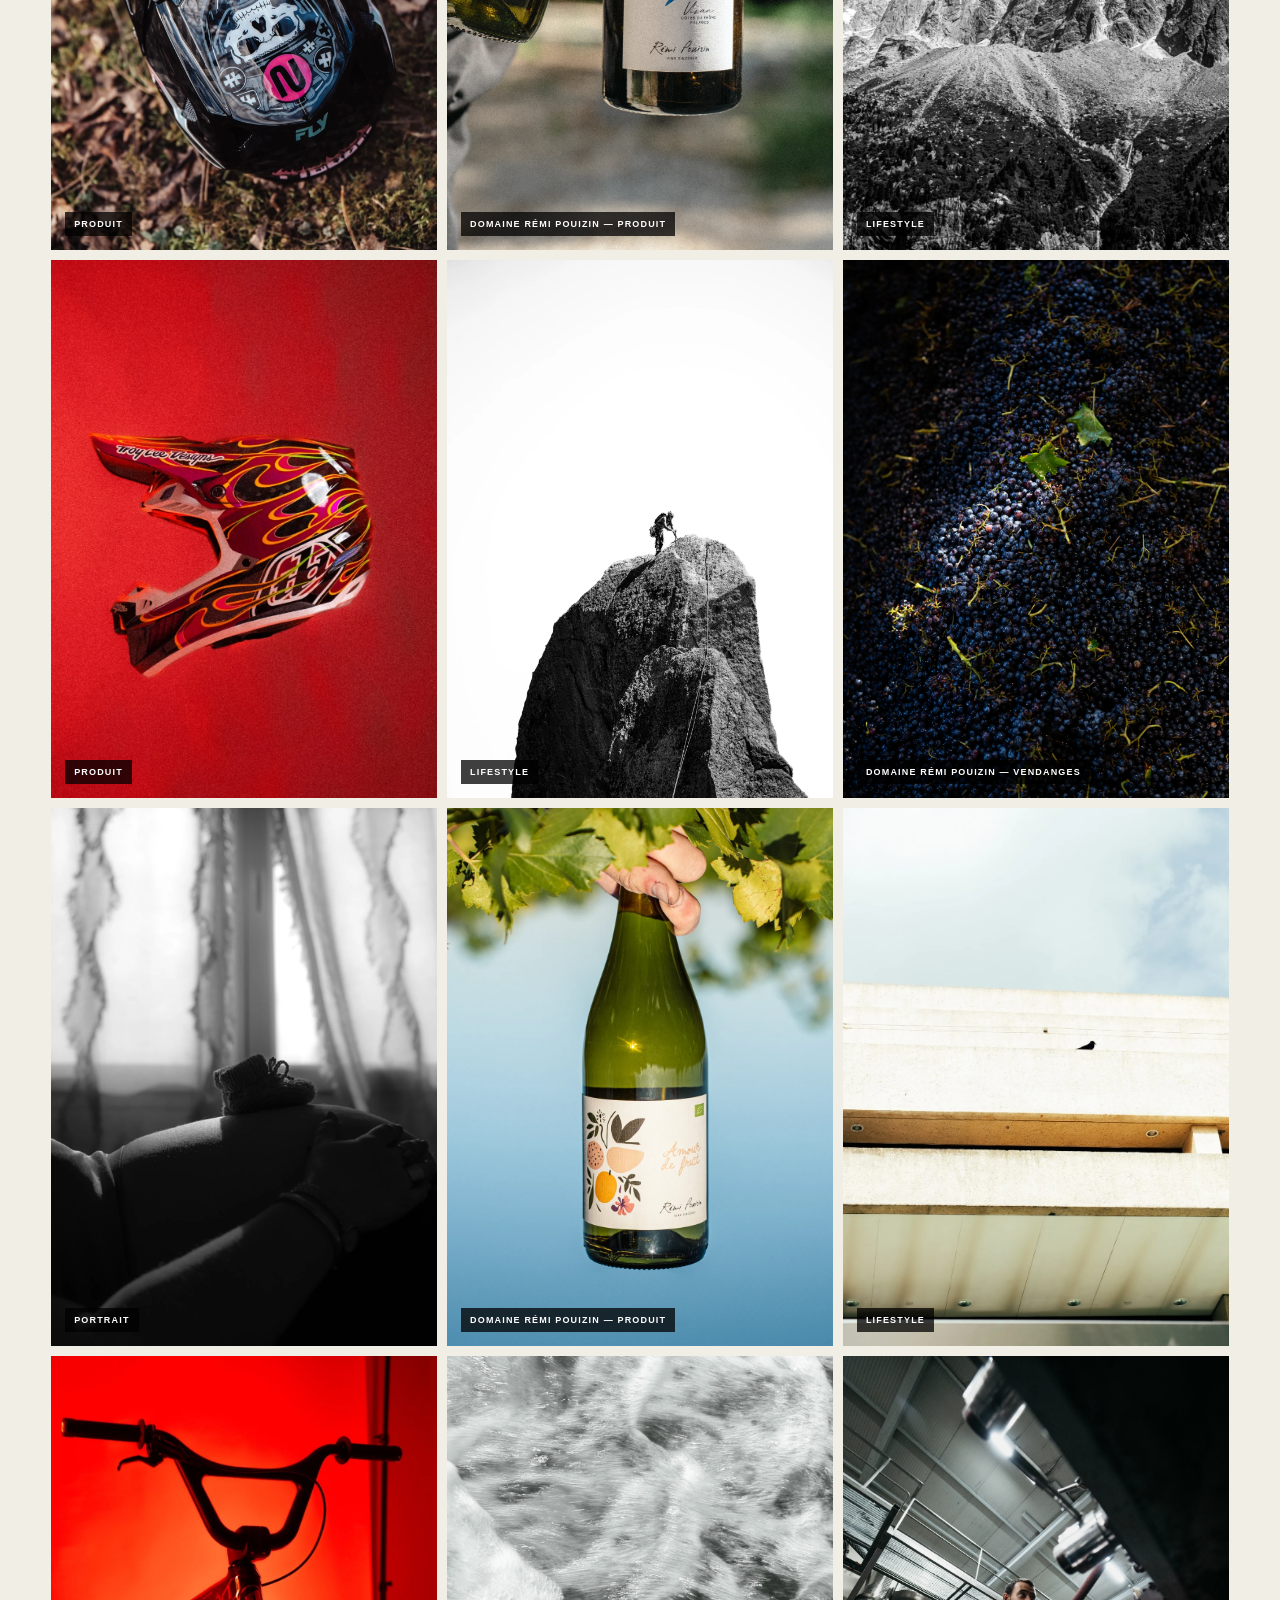
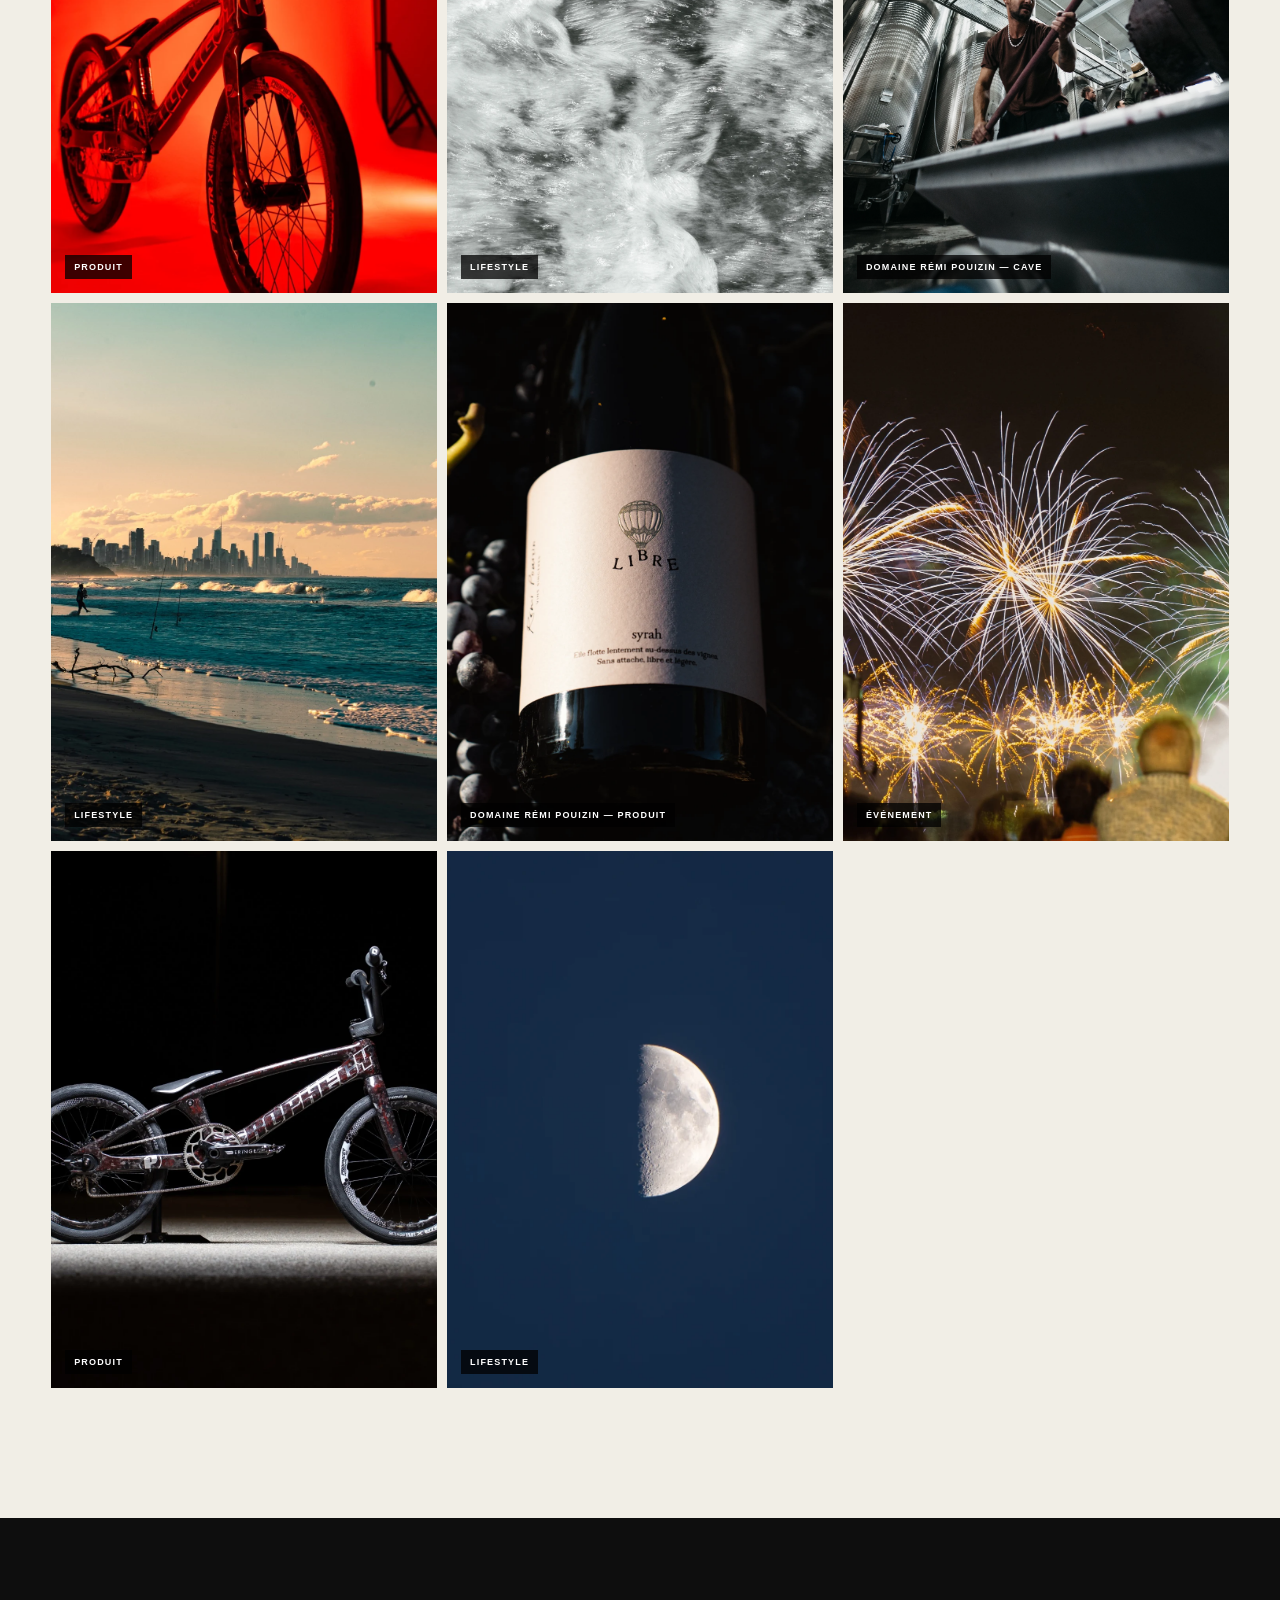
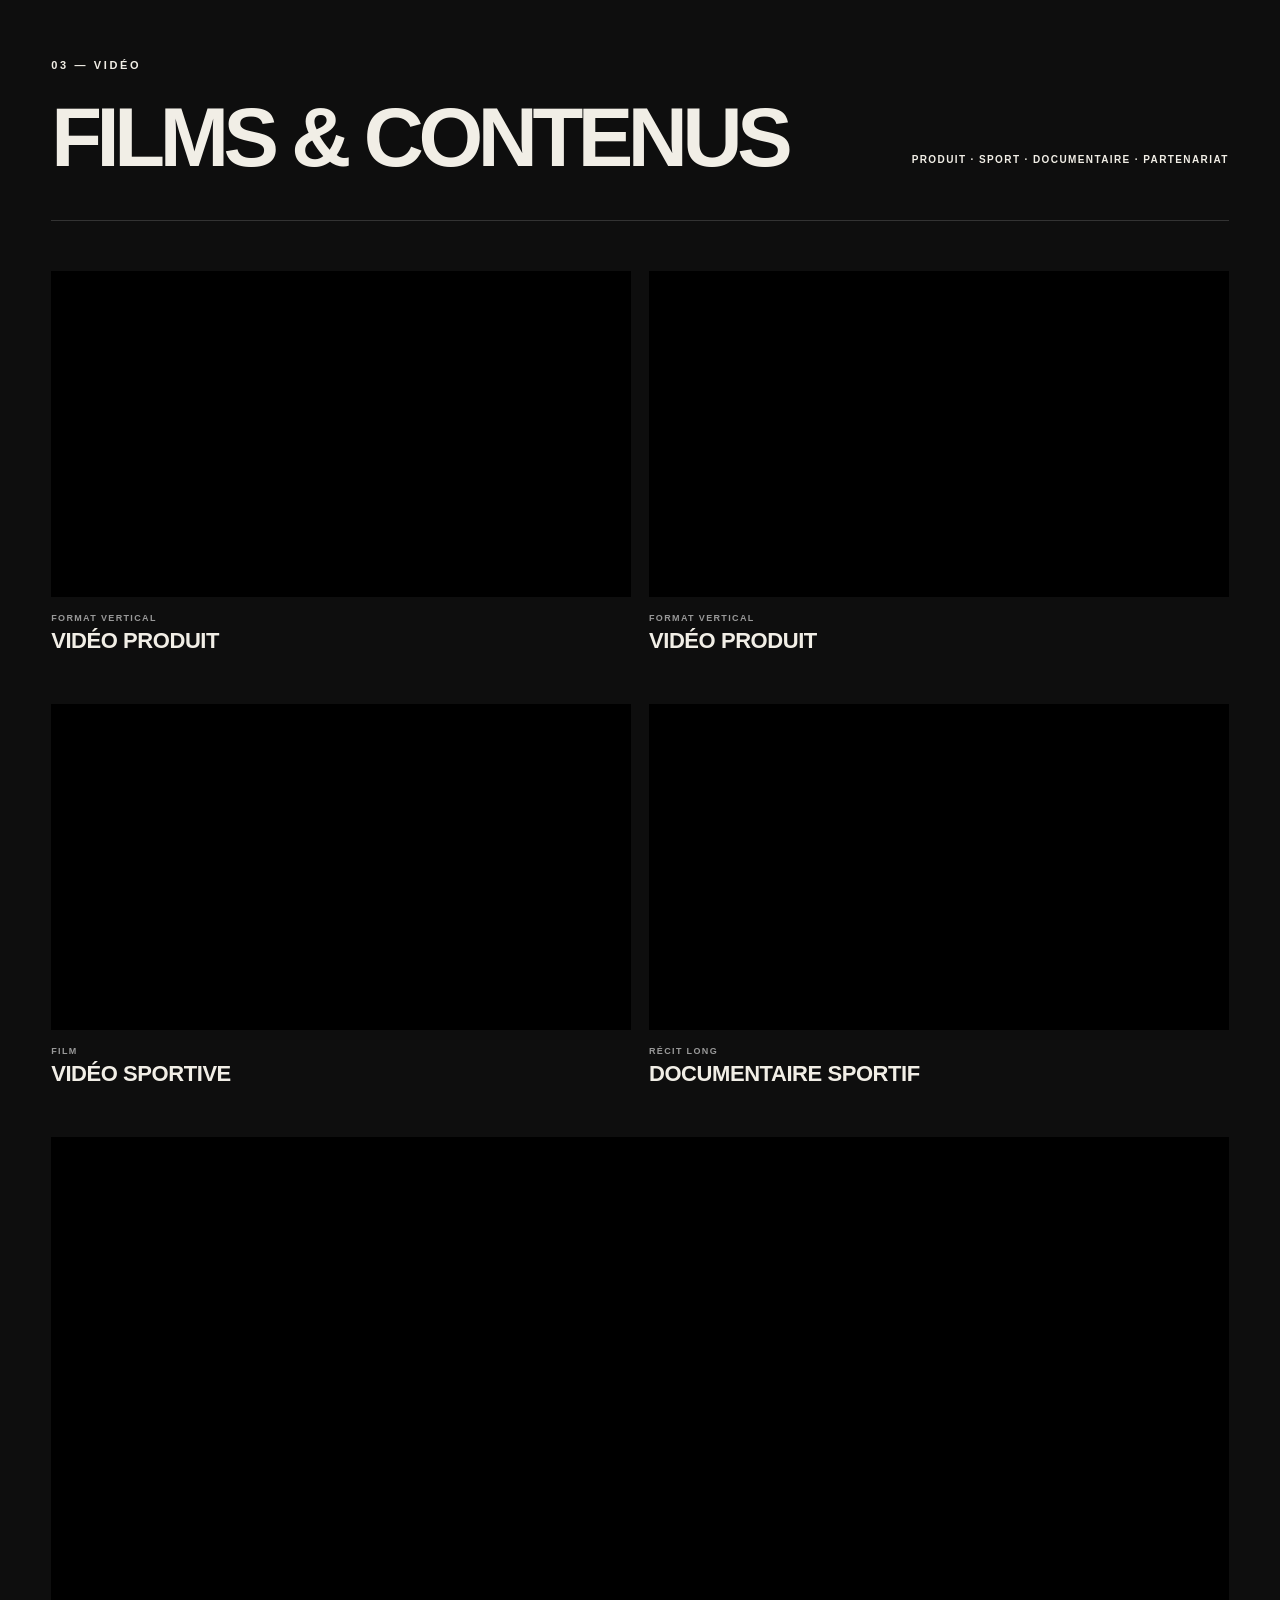
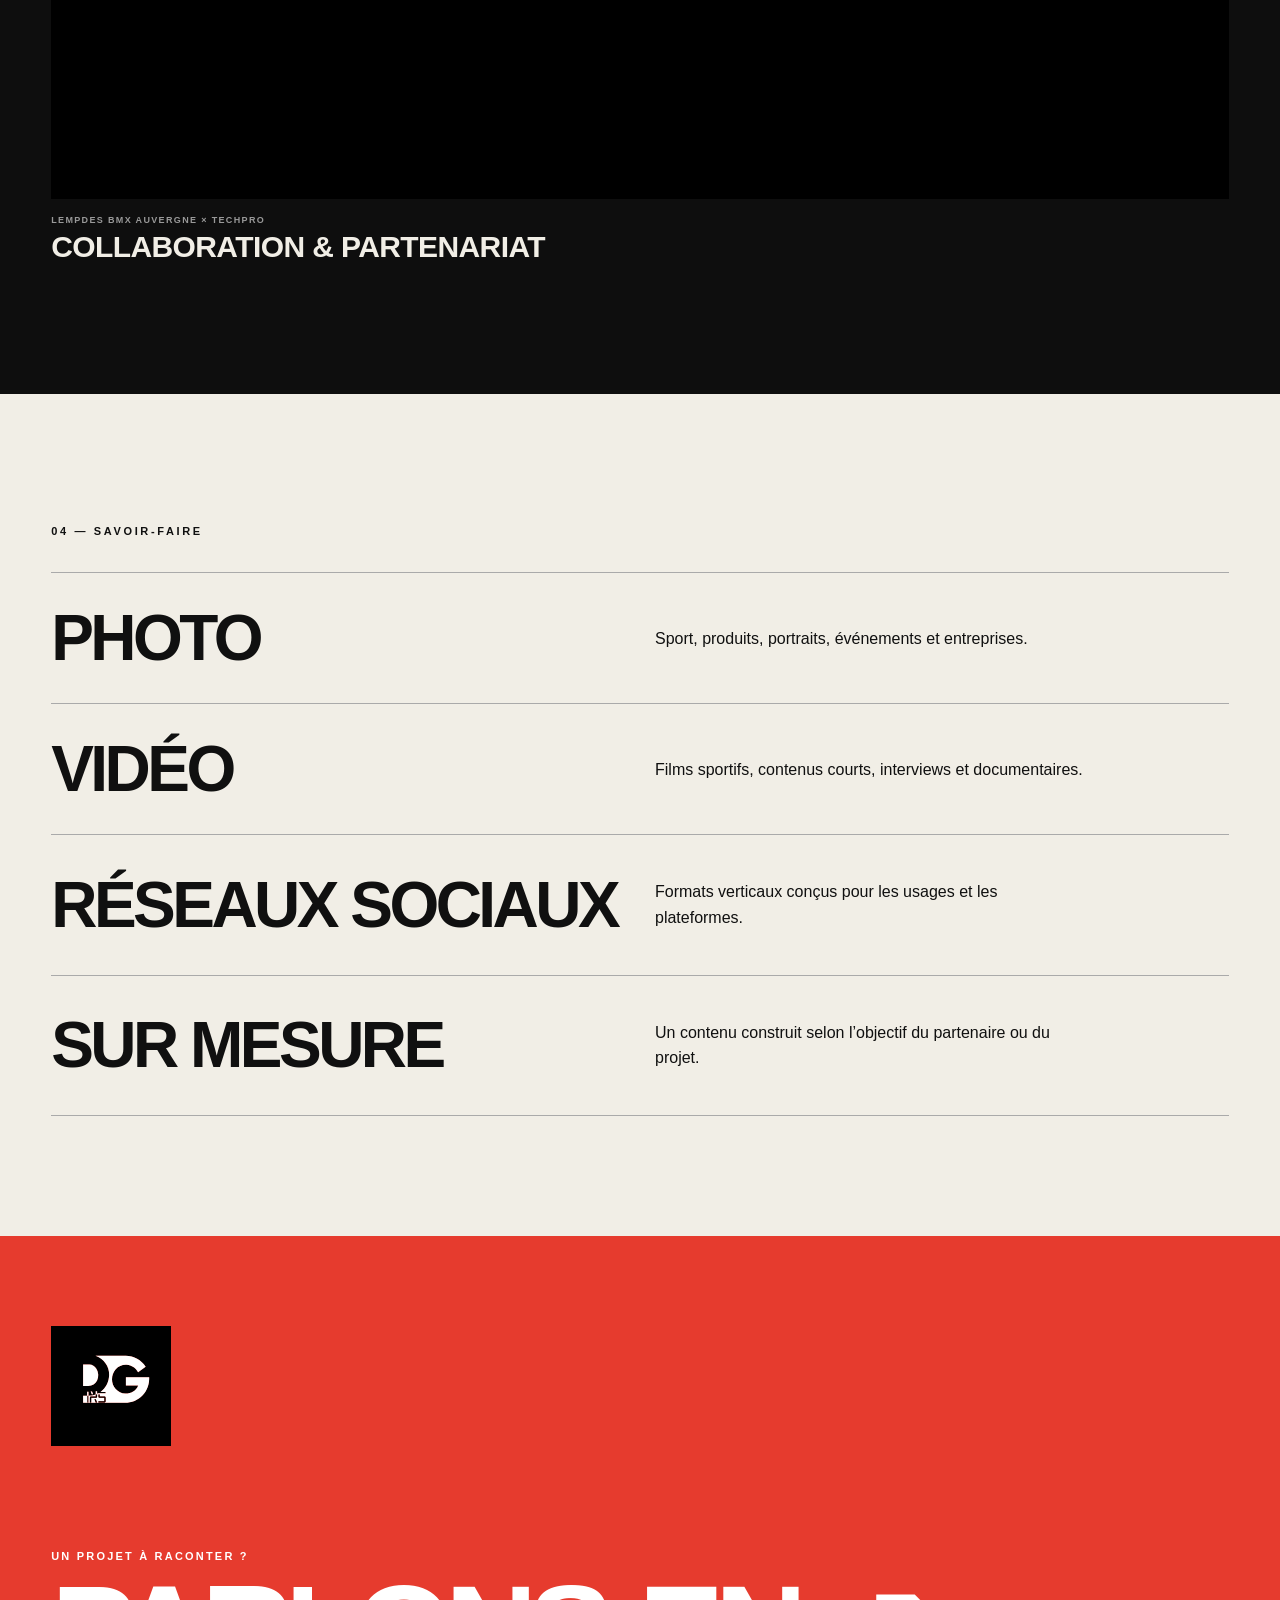
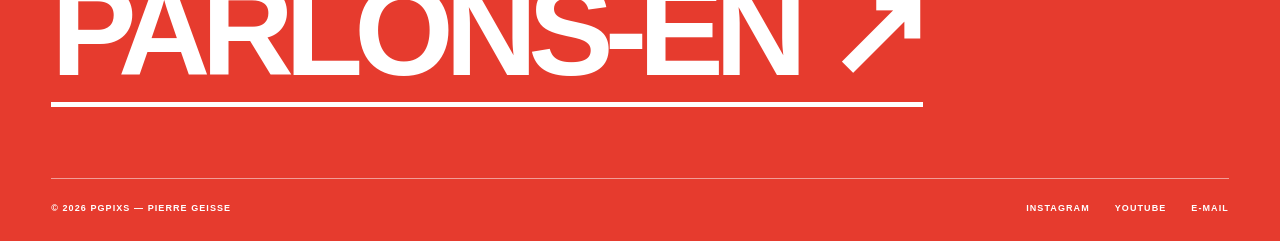
==== commit 6163467d: "Add files via upload" ====
--- a/portfolio.html
+++ b/portfolio.html
@@ -34,45 +34,42 @@
       <div class="section-title"><div><p class="kicker">02 — PHOTOGRAPHIE</p><h2>SÉLECTION</h2></div><p>SPORT · PRODUIT · ENTREPRISE · LIFESTYLE</p></div>
       <div class="gallery">
         <button data-label="Sport & partenariat"><img src="portfolio-images/dsc08152.webp" alt="Rider BMX et véhicule TechPro"></button>
+        <button data-label="Domaine Rémi Pouizin — vendanges"><img src="portfolio-images/pouizin-01.webp" alt="Domaine Rémi Pouizin — vendanges — photographie PGPIXS"></button>
         <button data-label="Produit"><img src="portfolio-images/dsc02210.webp" alt="Pièce BMX photographiée en studio"></button>
+        <button data-label="Domaine Rémi Pouizin — cave"><img src="portfolio-images/pouizin-05.webp" alt="Domaine Rémi Pouizin — cave — photographie PGPIXS"></button>
         <button data-label="Entreprise"><img src="portfolio-images/dsc07339.webp" alt="Artisan travaillant le métal"></button>
+        <button data-label="Produit"><img src="portfolio-images/extra-01.webp" alt="Produit — photographie PGPIXS"></button>
         <button data-label="Sport"><img src="portfolio-images/dsc02670-detail.webp" alt="Deux pilotes BMX casqués"></button>
+        <button data-label="Domaine Rémi Pouizin — produit"><img src="portfolio-images/pouizin-03.webp" alt="Domaine Rémi Pouizin — produit — photographie PGPIXS"></button>
         <button data-label="Portrait"><img src="portfolio-images/dsc07998.webp" alt="Portrait d'un pilote avec son casque"></button>
+        <button data-label="Domaine Rémi Pouizin — cave"><img src="portfolio-images/pouizin-09.webp" alt="Domaine Rémi Pouizin — cave — photographie PGPIXS"></button>
         <button data-label="Partenariat"><img src="portfolio-images/dsc08159.webp" alt="Véhicule TechPro en mouvement"></button>
+        <button data-label="Produit"><img src="portfolio-images/extra-02.webp" alt="Produit — photographie PGPIXS"></button>
         <button data-label="Produit"><img src="portfolio-images/dsc02894-detail.webp" alt="BMX dans une allée forestière"></button>
+        <button data-label="Domaine Rémi Pouizin — vendanges"><img src="portfolio-images/pouizin-02.webp" alt="Domaine Rémi Pouizin — vendanges — photographie PGPIXS"></button>
         <button data-label="Reportage"><img src="portfolio-images/dsc6544.webp" alt="Mains photographiées en noir et blanc"></button>
+        <button data-label="Domaine Rémi Pouizin — produit"><img src="portfolio-images/pouizin-04.webp" alt="Domaine Rémi Pouizin — produit — photographie PGPIXS"></button>
         <button data-label="Produit"><img src="portfolio-images/dsc02254.webp" alt="BMX photographié en intérieur"></button>
+        <button data-label="Produit"><img src="portfolio-images/extra-03.webp" alt="Produit — photographie PGPIXS"></button>
         <button data-label="Portrait"><img src="portfolio-images/dsc6988.webp" alt="Portrait d'un couple avec leur chien"></button>
+        <button data-label="Domaine Rémi Pouizin — cave"><img src="portfolio-images/pouizin-10.webp" alt="Domaine Rémi Pouizin — cave — photographie PGPIXS"></button>
         <button data-label="Produit"><img src="portfolio-images/dsc07993.webp" alt="Casque BMX personnalisé"></button>
+        <button data-label="Domaine Rémi Pouizin — produit"><img src="portfolio-images/pouizin-06.webp" alt="Domaine Rémi Pouizin — produit — photographie PGPIXS"></button>
         <button data-label="Lifestyle"><img src="portfolio-images/dsc03134.webp" alt="Paysage de montagne en noir et blanc"></button>
+        <button data-label="Produit"><img src="portfolio-images/extra-04.webp" alt="Produit — photographie PGPIXS"></button>
         <button data-label="Lifestyle"><img src="portfolio-images/dsc03211.webp" alt="Silhouette au sommet d'un rocher"></button>
+        <button data-label="Domaine Rémi Pouizin — vendanges"><img src="portfolio-images/pouizin-11.webp" alt="Domaine Rémi Pouizin — vendanges — photographie PGPIXS"></button>
         <button data-label="Portrait"><img src="portfolio-images/dsc7029.webp" alt="Portrait intimiste en noir et blanc"></button>
+        <button data-label="Domaine Rémi Pouizin — produit"><img src="portfolio-images/pouizin-07.webp" alt="Domaine Rémi Pouizin — produit — photographie PGPIXS"></button>
         <button data-label="Lifestyle"><img src="portfolio-images/dsc7165.webp" alt="Architecture minimaliste"></button>
+        <button data-label="Produit"><img src="portfolio-images/extra-05.webp" alt="Produit — photographie PGPIXS"></button>
         <button data-label="Lifestyle"><img src="portfolio-images/dsc7225.webp" alt="Eau en mouvement"></button>
+        <button data-label="Domaine Rémi Pouizin — cave"><img src="portfolio-images/pouizin-12.webp" alt="Domaine Rémi Pouizin — cave — photographie PGPIXS"></button>
         <button data-label="Lifestyle"><img src="portfolio-images/dsc7280.webp" alt="Plage au coucher du soleil"></button>
+        <button data-label="Domaine Rémi Pouizin — produit"><img src="portfolio-images/pouizin-08.webp" alt="Domaine Rémi Pouizin — produit — photographie PGPIXS"></button>
         <button data-label="Événement"><img src="portfolio-images/dsc7367.webp" alt="Feu d'artifice"></button>
-        <button data-label="Lifestyle"><img src="portfolio-images/dsc08139-detail.webp" alt="Demi-lune dans un ciel bleu"></button>
-
-        <!-- PHOTOS AJOUTÉES EN V3.1 -->
-        <button data-label="Produit"><img src="portfolio-images/extra-01.webp" alt="Produit — photographie PGPIXS"></button>
-        <button data-label="Produit"><img src="portfolio-images/extra-02.webp" alt="Produit — photographie PGPIXS"></button>
-        <button data-label="Produit"><img src="portfolio-images/extra-03.webp" alt="Produit — photographie PGPIXS"></button>
-        <button data-label="Produit"><img src="portfolio-images/extra-04.webp" alt="Produit — photographie PGPIXS"></button>
-        <button data-label="Produit"><img src="portfolio-images/extra-05.webp" alt="Produit — photographie PGPIXS"></button>
         <button data-label="Produit"><img src="portfolio-images/extra-06.webp" alt="Produit — photographie PGPIXS"></button>
-        <button data-label="Domaine Rémi Pouizin — vendanges"><img src="portfolio-images/pouizin-01.webp" alt="Domaine Rémi Pouizin — vendanges — photographie PGPIXS"></button>
-        <button data-label="Domaine Rémi Pouizin — vendanges"><img src="portfolio-images/pouizin-02.webp" alt="Domaine Rémi Pouizin — vendanges — photographie PGPIXS"></button>
-        <button data-label="Domaine Rémi Pouizin — produit"><img src="portfolio-images/pouizin-03.webp" alt="Domaine Rémi Pouizin — produit — photographie PGPIXS"></button>
-        <button data-label="Domaine Rémi Pouizin — produit"><img src="portfolio-images/pouizin-04.webp" alt="Domaine Rémi Pouizin — produit — photographie PGPIXS"></button>
-        <button data-label="Domaine Rémi Pouizin — cave"><img src="portfolio-images/pouizin-05.webp" alt="Domaine Rémi Pouizin — cave — photographie PGPIXS"></button>
-        <button data-label="Domaine Rémi Pouizin — produit"><img src="portfolio-images/pouizin-06.webp" alt="Domaine Rémi Pouizin — produit — photographie PGPIXS"></button>
-        <button data-label="Domaine Rémi Pouizin — produit"><img src="portfolio-images/pouizin-07.webp" alt="Domaine Rémi Pouizin — produit — photographie PGPIXS"></button>
-        <button data-label="Domaine Rémi Pouizin — produit"><img src="portfolio-images/pouizin-08.webp" alt="Domaine Rémi Pouizin — produit — photographie PGPIXS"></button>
-        <button data-label="Domaine Rémi Pouizin — cave"><img src="portfolio-images/pouizin-09.webp" alt="Domaine Rémi Pouizin — cave — photographie PGPIXS"></button>
-        <button data-label="Domaine Rémi Pouizin — cave"><img src="portfolio-images/pouizin-10.webp" alt="Domaine Rémi Pouizin — cave — photographie PGPIXS"></button>
-        <button data-label="Domaine Rémi Pouizin — vendanges"><img src="portfolio-images/pouizin-11.webp" alt="Domaine Rémi Pouizin — vendanges — photographie PGPIXS"></button>
-        <button data-label="Domaine Rémi Pouizin — cave"><img src="portfolio-images/pouizin-12.webp" alt="Domaine Rémi Pouizin — cave — photographie PGPIXS"></button>
-      </div>
+        <button data-label="Lifestyle"><img src="portfolio-images/dsc08139-detail.webp" alt="Demi-lune dans un ciel bleu"></button>      </div>
     </section>
 
     <section class="video-section" id="video">
